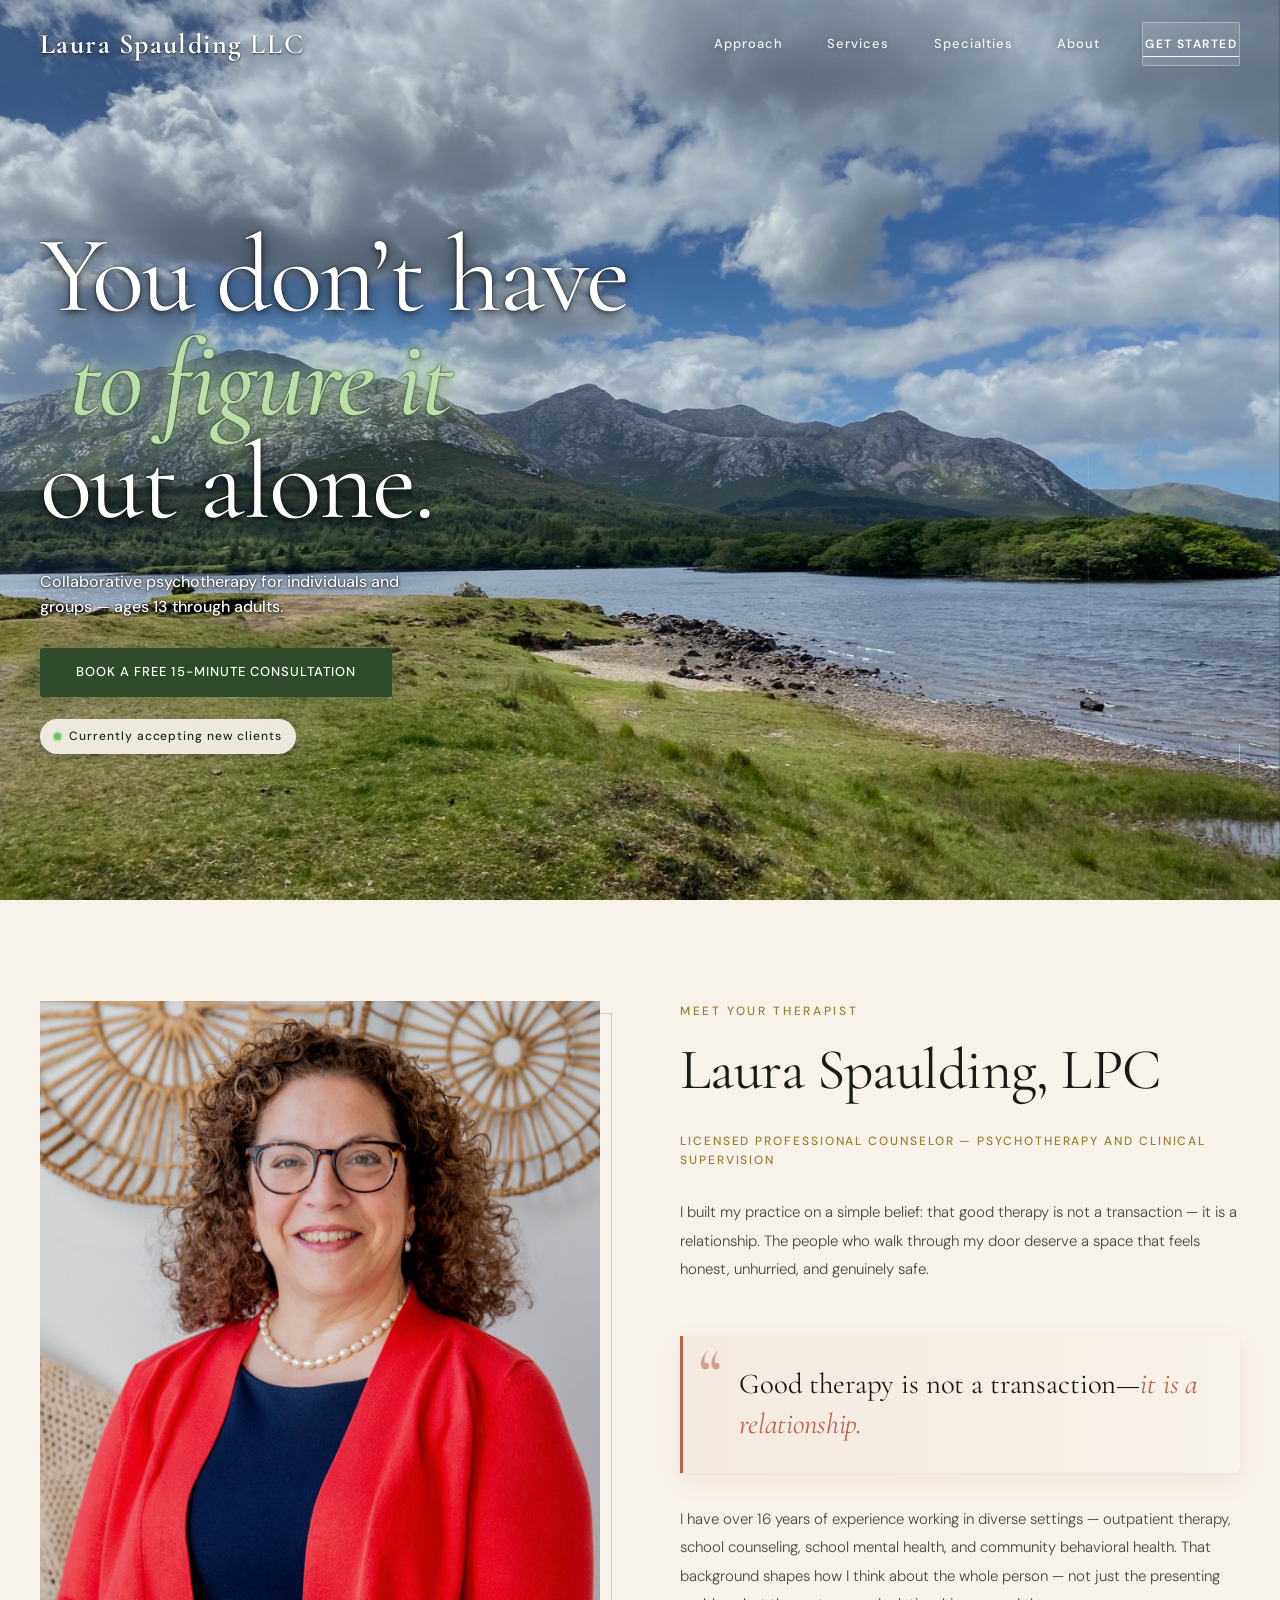
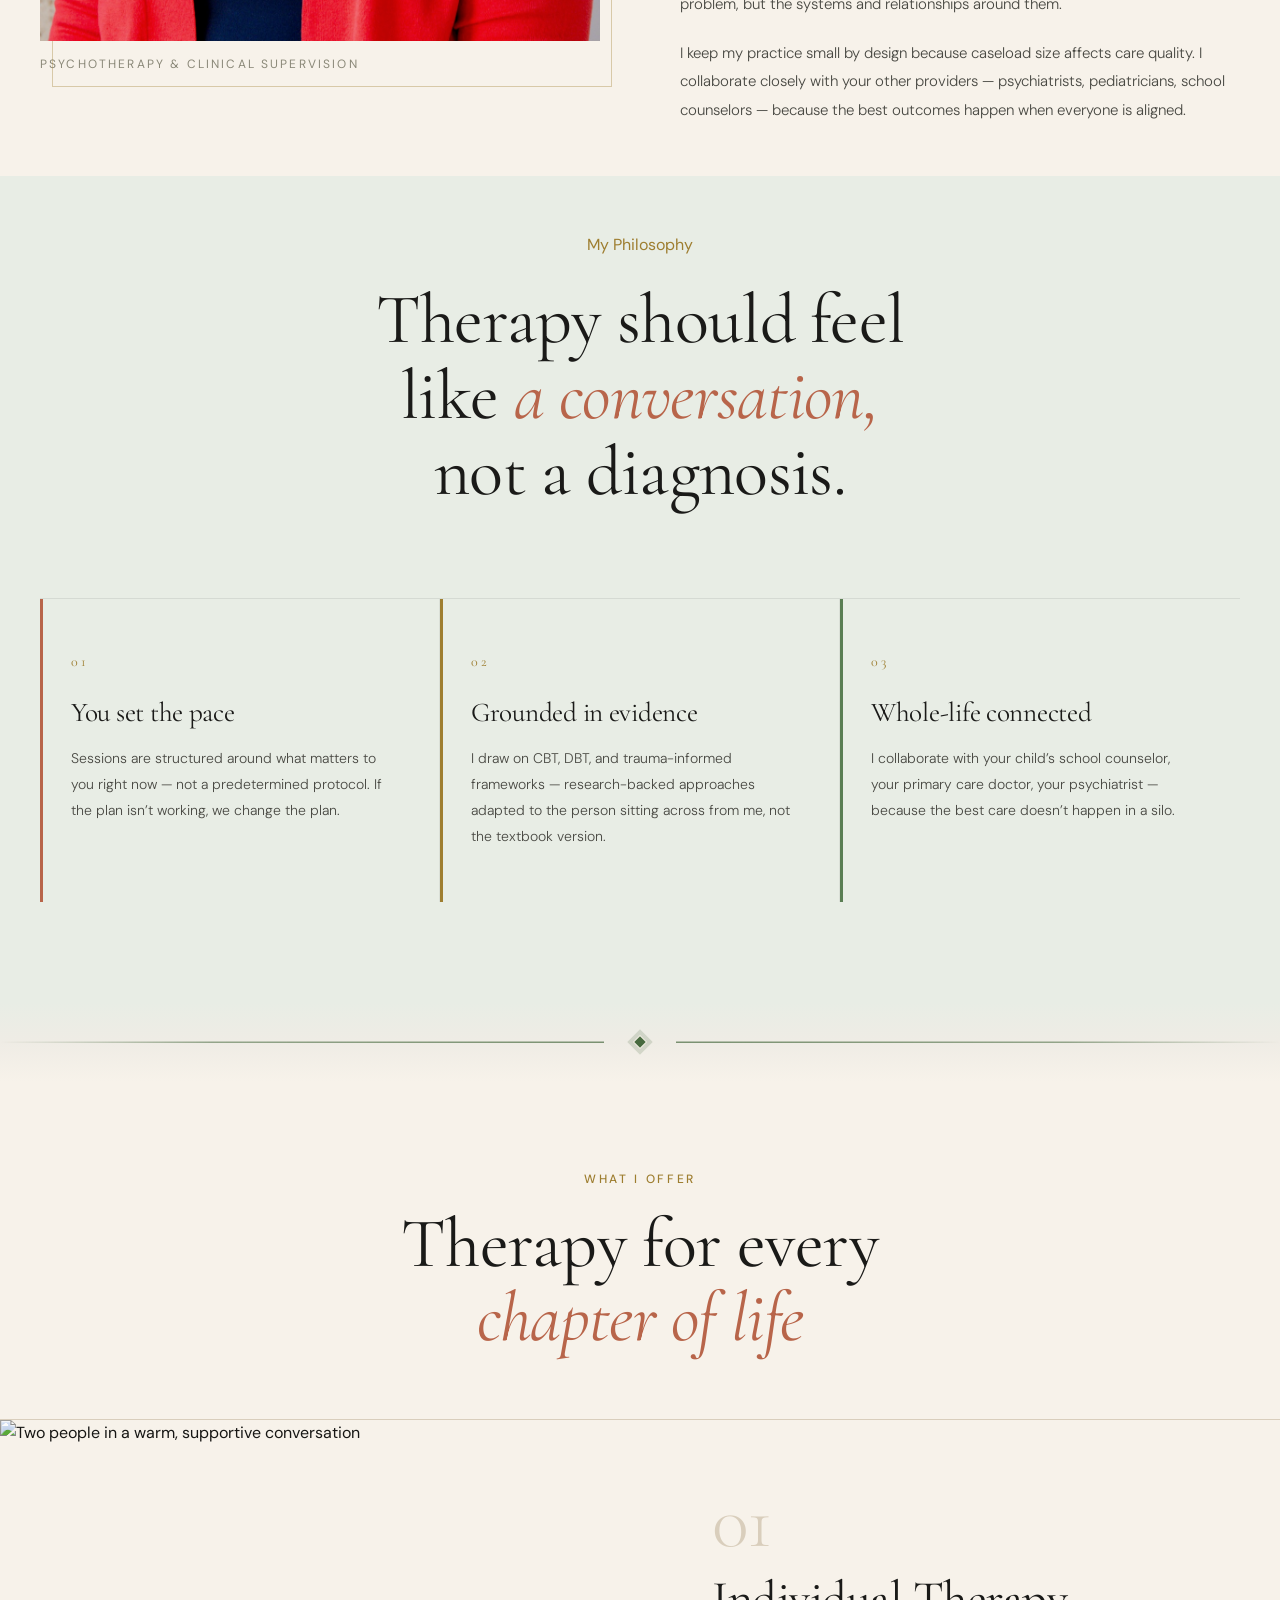
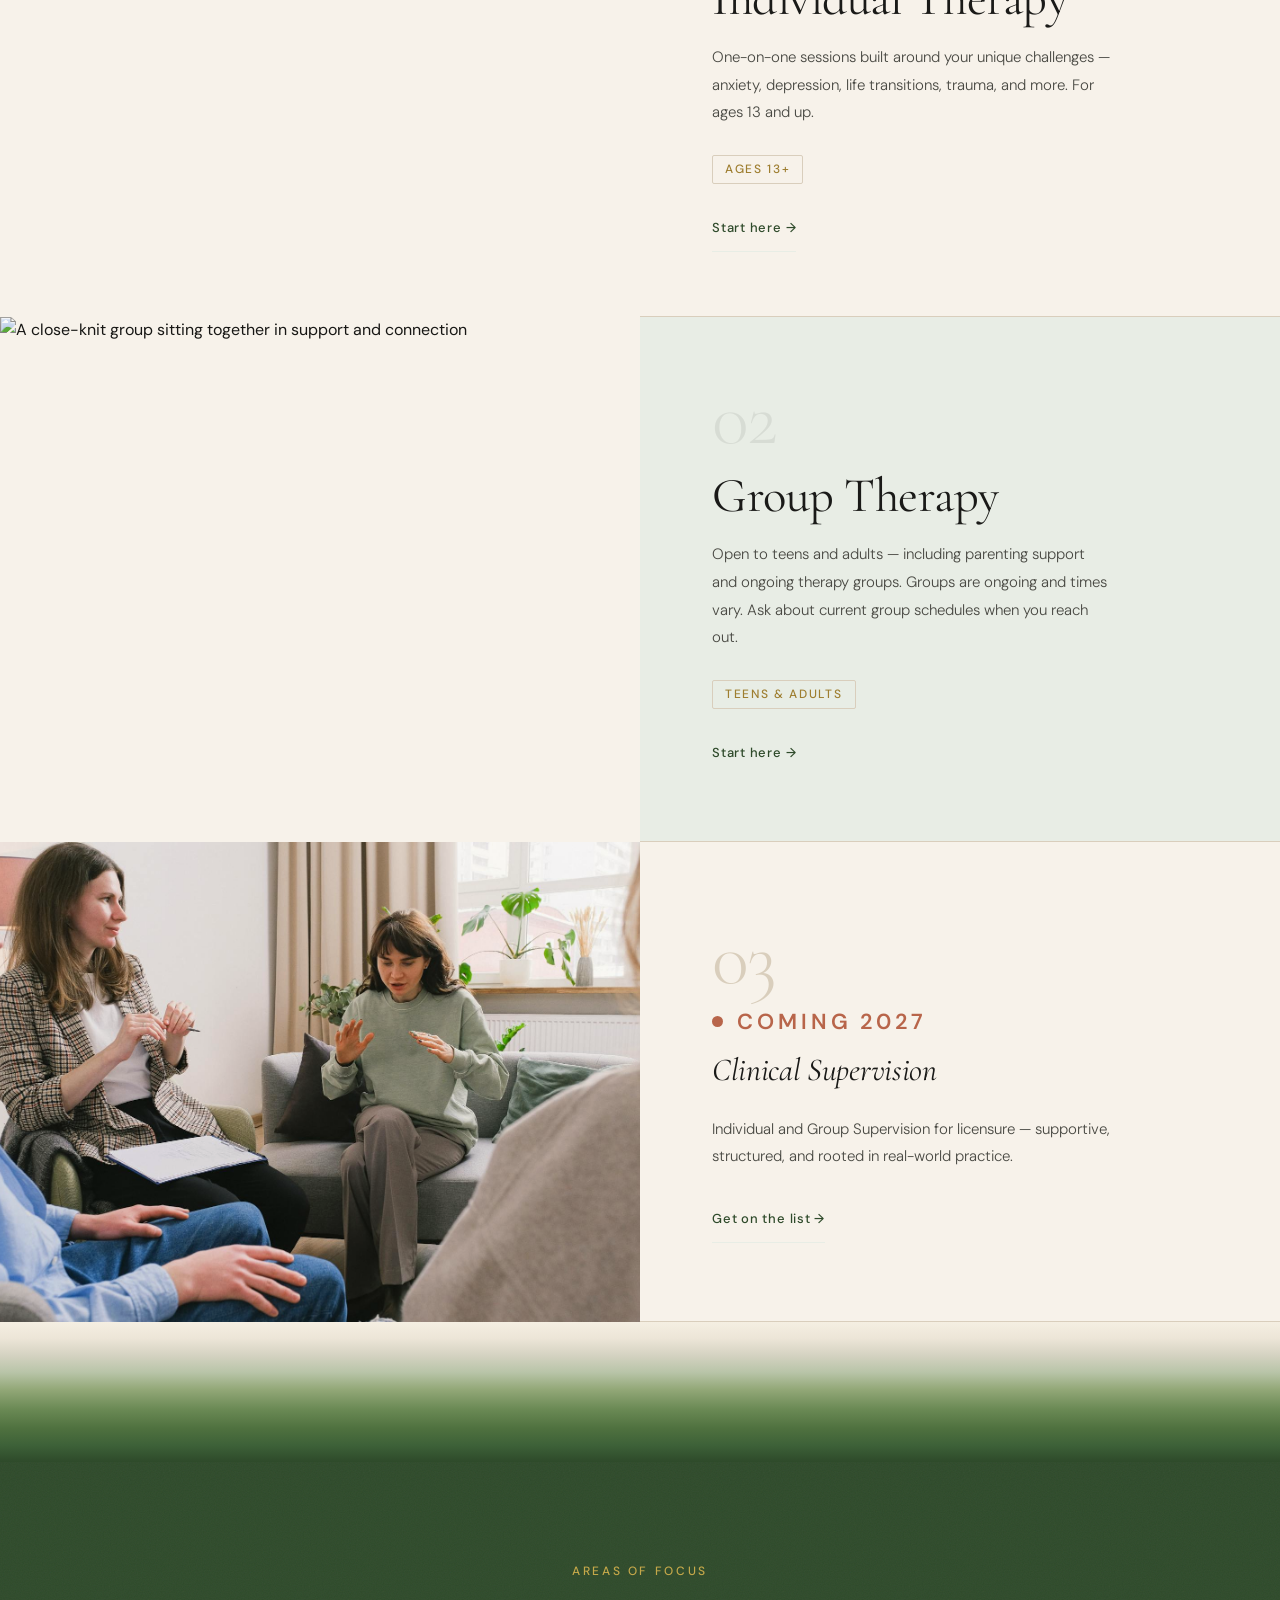
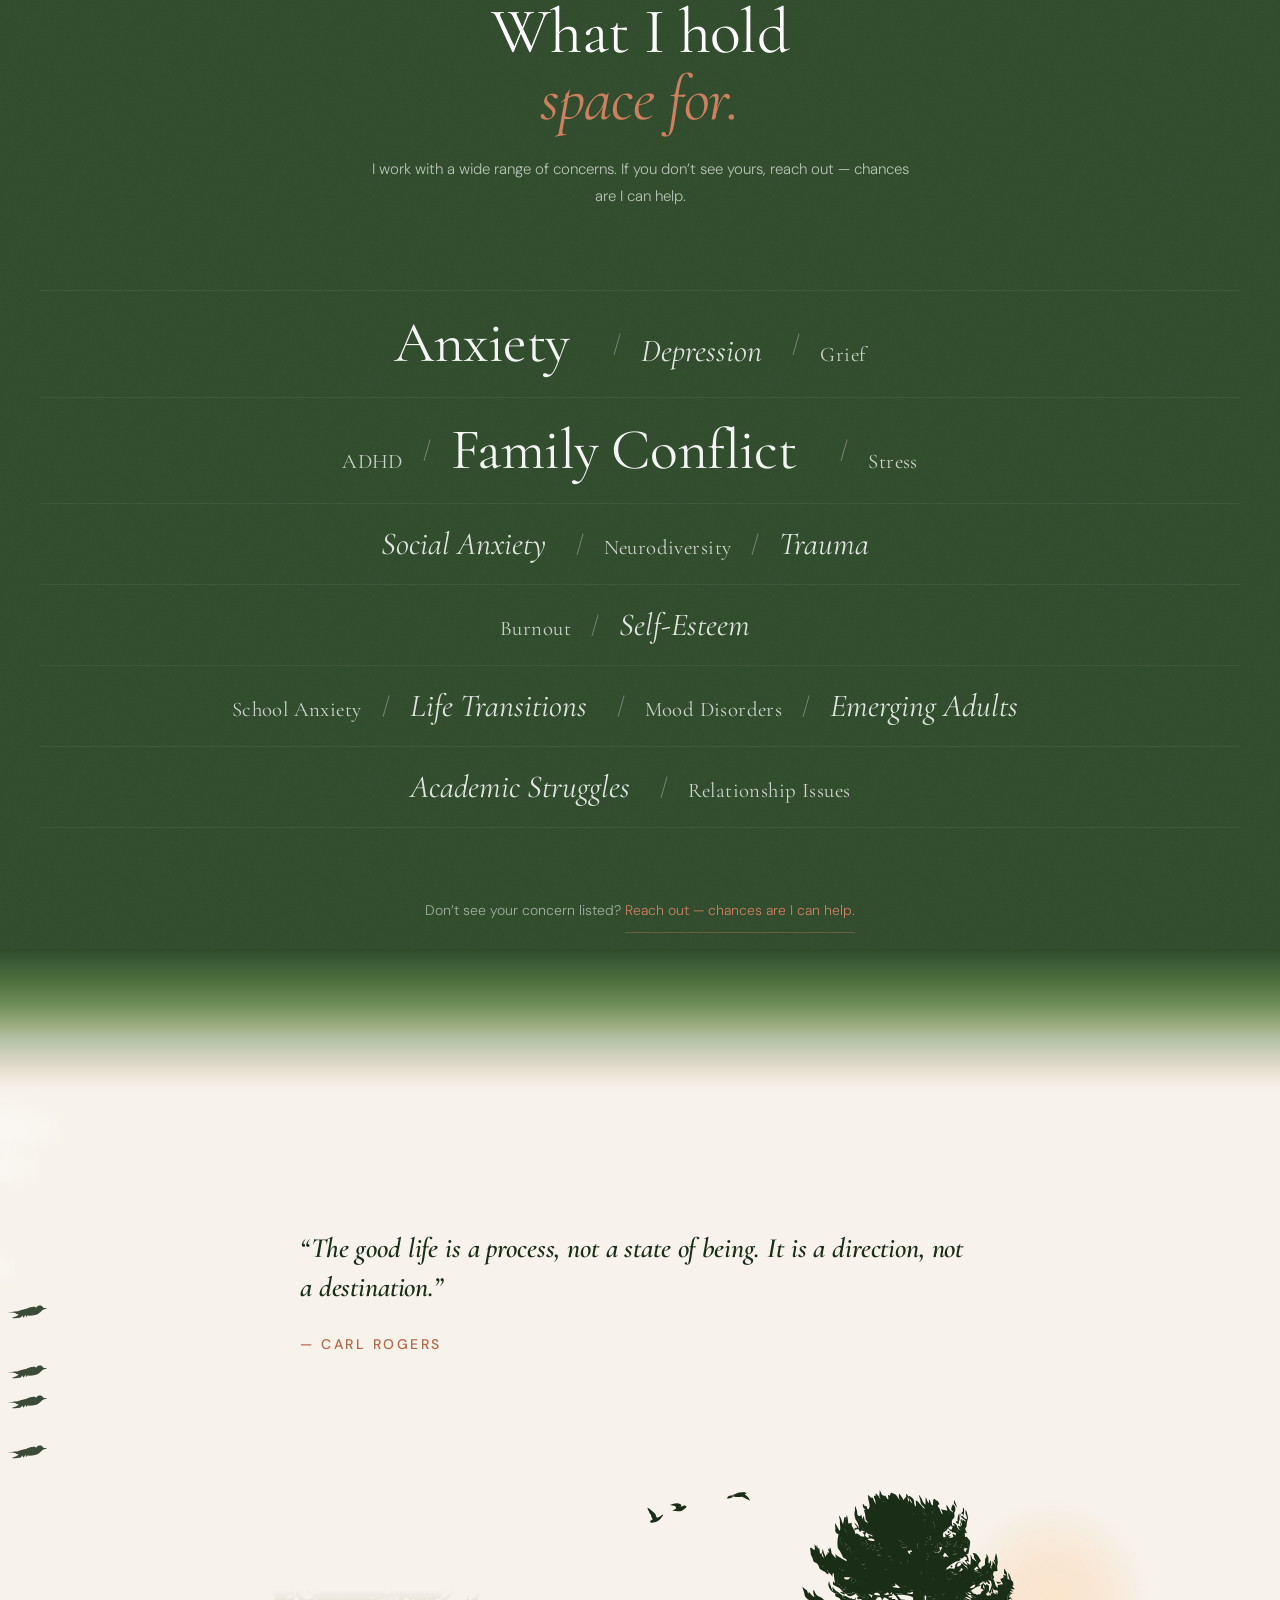
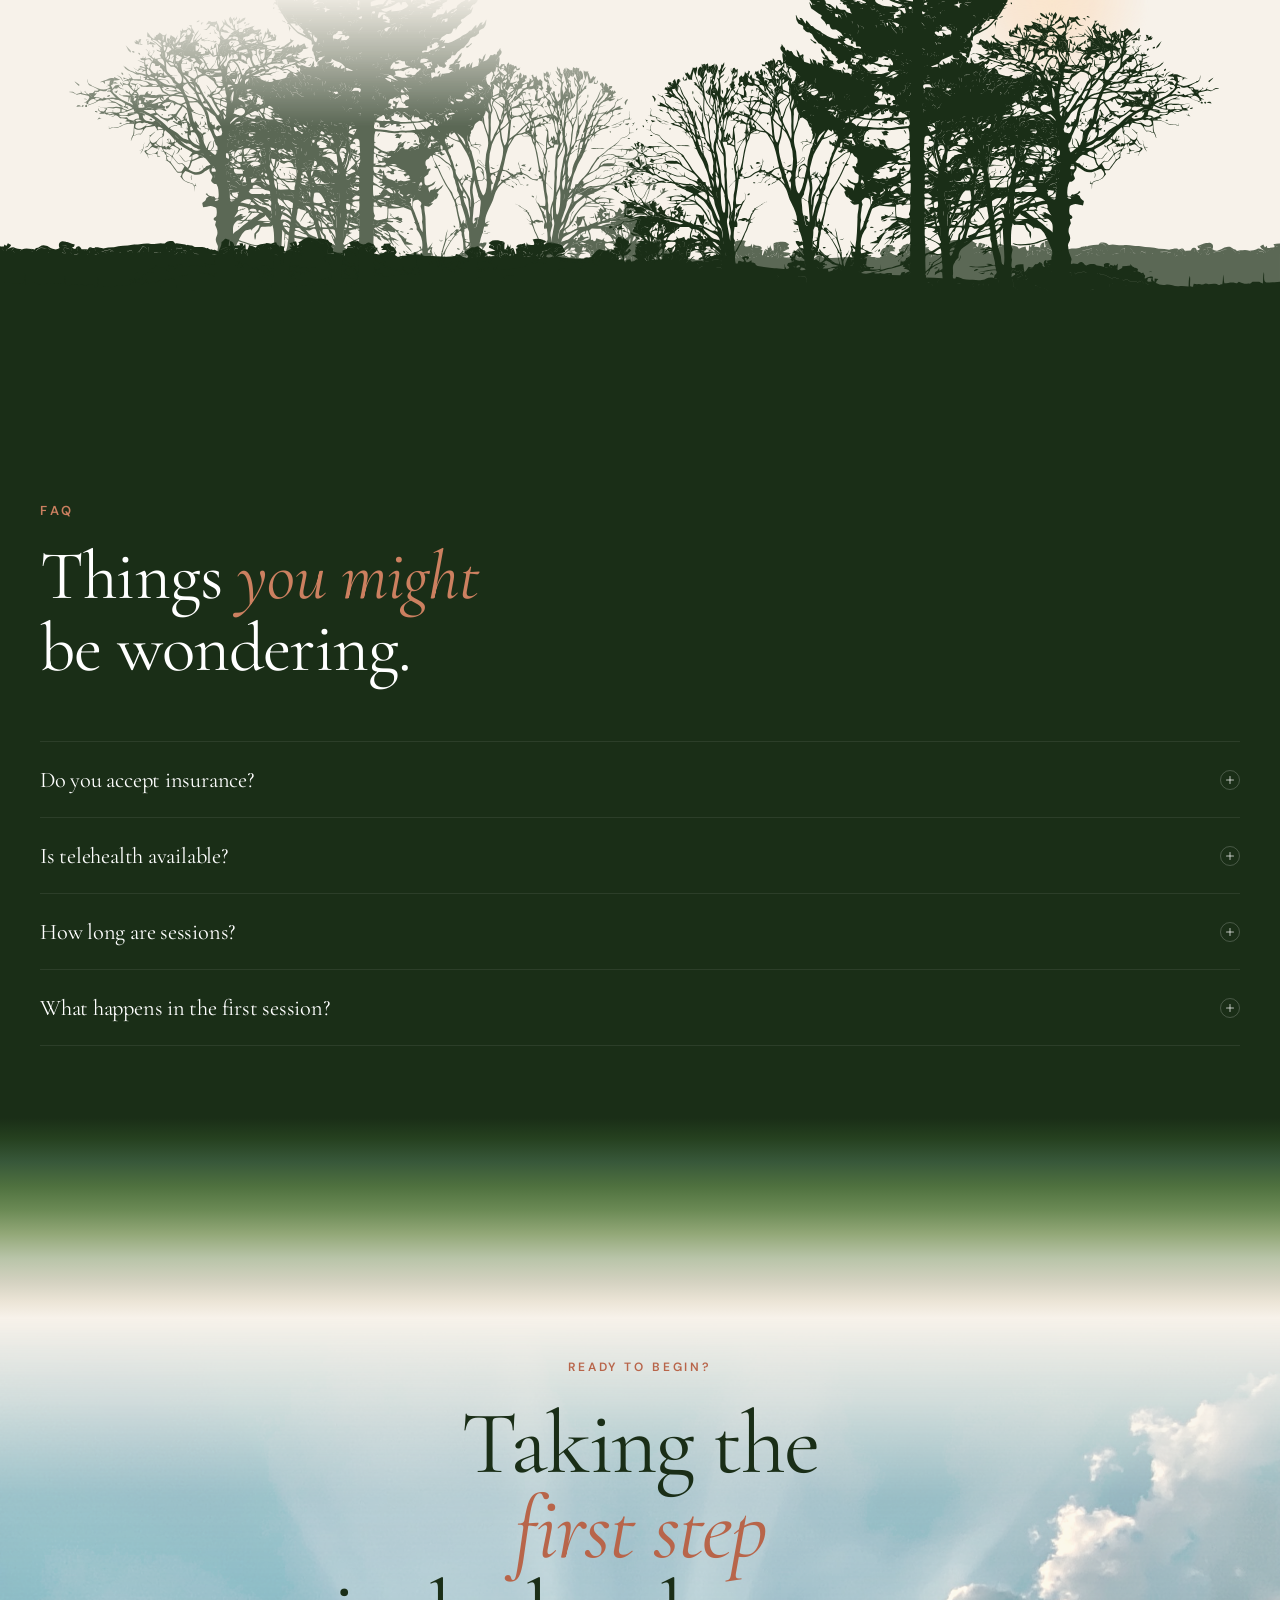
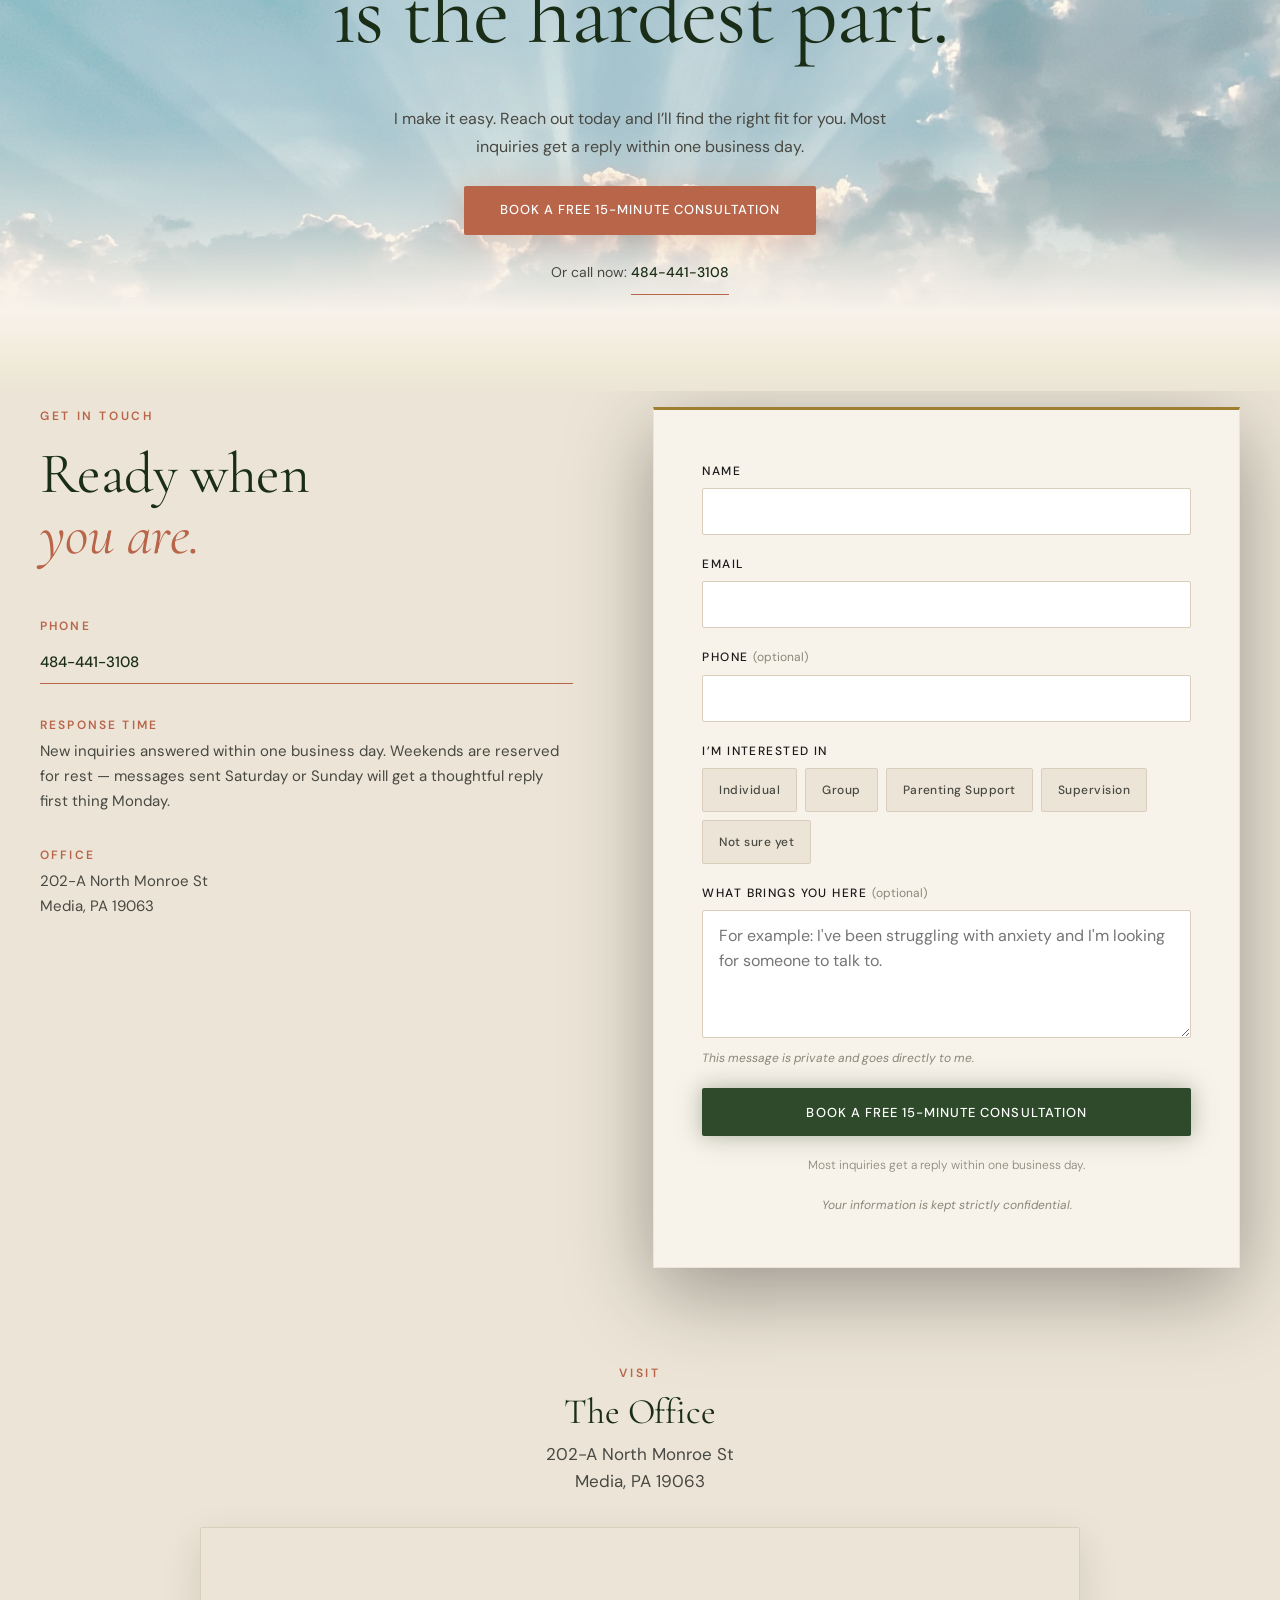
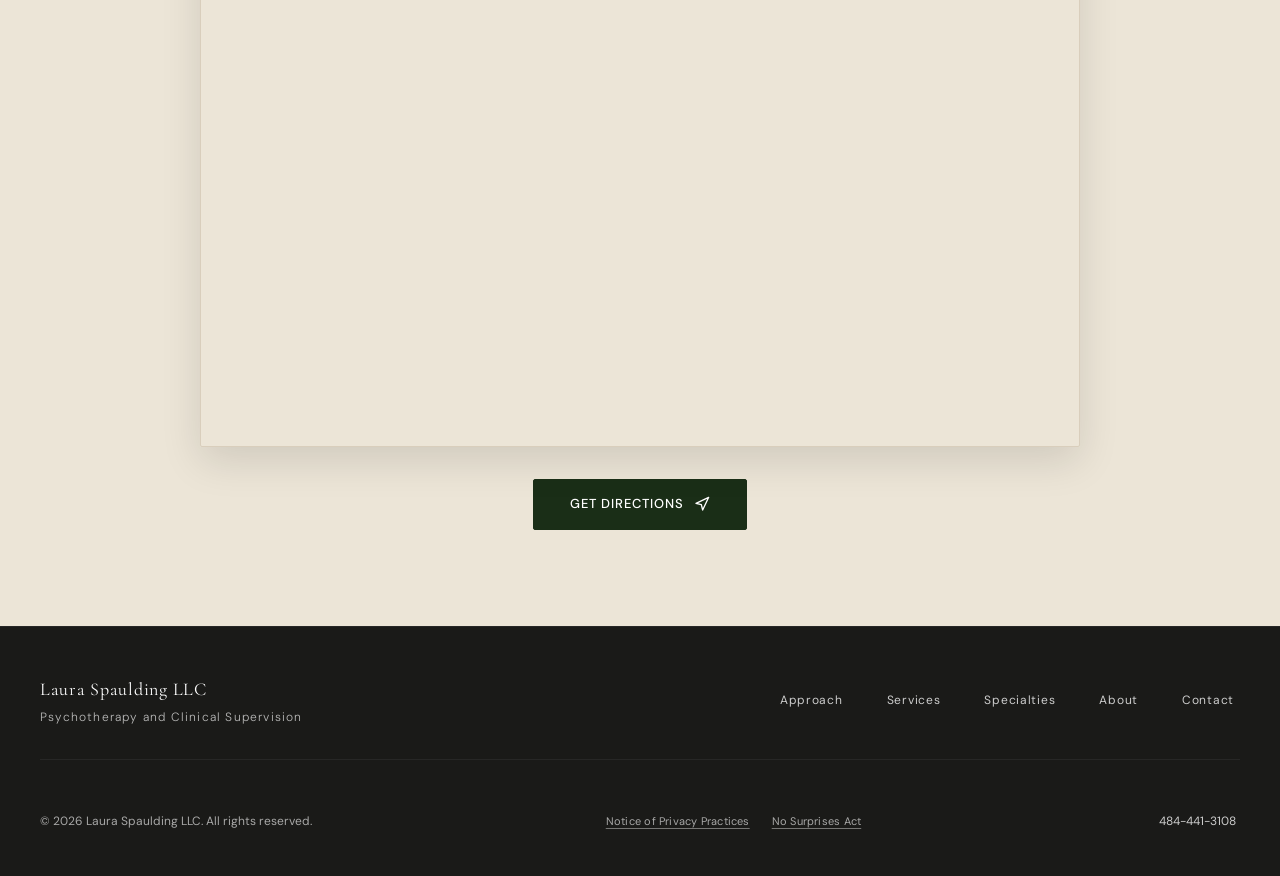
==== index.html @ d9a000b6 "Wire live Formspree endpoint mpqnbwqq into contact form" ====
<!DOCTYPE html>
<html lang="en">
<head>
  <meta charset="UTF-8" />
  <meta name="viewport" content="width=device-width, initial-scale=1.0" />
  <title>Laura Spaulding, LPC | Psychotherapy and Clinical Supervision</title>
  <meta name="description" content="Experienced psychotherapy and clinical supervision practice serving individuals and groups, ages 13–adult. Virtual and in-person. Call 484-441-3108." />
  <link rel="preconnect" href="https://fonts.googleapis.com" />
  <link rel="preconnect" href="https://fonts.gstatic.com" crossorigin />
  <link rel="preload" href="https://fonts.googleapis.com/css2?family=Bebas+Neue&family=Cormorant+Garamond:ital,wght@0,300;0,400;0,600;1,300;1,400;1,600&family=DM+Sans:wght@300;400;500&display=swap" as="style" onload="this.onload=null;this.rel='stylesheet'" />
  <noscript><link href="https://fonts.googleapis.com/css2?family=Bebas+Neue&family=Cormorant+Garamond:ital,wght@0,300;0,400;0,600;1,300;1,400;1,600&family=DM+Sans:wght@300;400;500&display=swap" rel="stylesheet" /></noscript>
  <link rel="icon" href="data:image/svg+xml,<svg xmlns='http://www.w3.org/2000/svg' viewBox='0 0 100 100'><text y='.9em' font-size='90'>🌿</text></svg>" />
  <!-- Preload LCP hero image (customer-provided mountain-lake panorama) -->
  <link rel="preload" as="image" href="assets/photos/mountain-lake.jpg" fetchpriority="high" />

  <!-- style.css loaded synchronously to eliminate the FOUC flash + text-shift the
       async pattern was causing (cycle 4 perf trade-off was visible to users on
       initial load). The inline critical CSS that previously bridged the async
       gap is no longer needed. -->
  <link rel="stylesheet" href="style.css?v=golive-formspree-live" />

  <script type="application/ld+json">
  {
    "@context": "https://schema.org",
    "@type": "MedicalBusiness",
    "name": "Laura Spaulding LLC — Psychotherapy",
    "telephone": "484-441-3108",
    "url": "https://zed0minat0r.github.io/therapist-site/"
  }
  </script>
</head>
<body>

  <!-- Skip navigation (keyboard / screen reader) -->
  <a class="skip-link" href="#main-content">Skip to main content</a>

  <!-- Reading progress -->
  <div class="reading-progress" aria-hidden="true"><div class="reading-progress__bar" id="readingBar"></div></div>

  <!-- Nav -->
  <nav class="nav" id="nav" aria-label="Main navigation">
    <div class="nav__inner">
      <a href="#home" class="nav__brand">
        <span class="nav__brand-first">Laura</span> <span class="nav__brand-last">Spaulding</span> <span class="nav__brand-llc">LLC</span>
      </a>
      <button class="nav__toggle" aria-label="Open menu" aria-expanded="false">
        <span></span><span></span>
      </button>
      <ul class="nav__links">
        <li><a href="#approach">Approach</a></li>
        <li><a href="#services">Services</a></li>
        <li><a href="#specialties">Specialties</a></li>
        <li><a href="#about">About</a></li>
        <li><a href="#contact" class="nav__cta">Get Started</a></li>
      </ul>
    </div>
  </nav>

  <main id="main-content">

  <!-- ====================================================
       HERO — parallax photo, dramatic word-by-word entrance
       ==================================================== -->
  <section class="hero" id="home">
    <div class="hero__bg" aria-hidden="true">
      <img src="assets/photos/mountain-lake.jpg"
           sizes="100vw"
           alt="Open mountain landscape over a still lake" class="hero__bg-img" id="heroBgImg" fetchpriority="high" width="1600" height="1200" />
      <div class="hero__bg-overlay"></div>
      <div class="hero__grain" aria-hidden="true"></div>
    </div>

    <div class="hero__botanical" aria-hidden="true">
      <svg viewBox="0 0 280 520" fill="none" xmlns="http://www.w3.org/2000/svg">
        <path d="M140 500 Q140 380 140 260" stroke="currentColor" stroke-width="1.5" stroke-linecap="round"/>
        <path d="M140 380 Q100 340 60 310 Q90 350 140 380" stroke="currentColor" stroke-width="1" stroke-linecap="round" fill="none"/>
        <path d="M140 320 Q180 280 220 255 Q185 290 140 320" stroke="currentColor" stroke-width="1" stroke-linecap="round" fill="none"/>
        <path d="M140 420 Q95 400 55 370 Q88 395 140 420" stroke="currentColor" stroke-width="1" stroke-linecap="round" fill="none"/>
        <path d="M140 460 Q175 445 205 430 Q176 442 140 460" stroke="currentColor" stroke-width="1" stroke-linecap="round" fill="none"/>
        <ellipse cx="140" cy="255" rx="18" ry="26" stroke="currentColor" stroke-width="1.2" fill="none"/>
        <path d="M140 260 Q155 245 168 235" stroke="currentColor" stroke-width="0.8" stroke-linecap="round"/>
        <path d="M140 260 Q125 248 114 238" stroke="currentColor" stroke-width="0.8" stroke-linecap="round"/>
        <ellipse cx="56" cy="305" rx="12" ry="18" stroke="currentColor" stroke-width="1" fill="none" transform="rotate(-25 56 305)"/>
        <ellipse cx="224" cy="250" rx="12" ry="18" stroke="currentColor" stroke-width="1" fill="none" transform="rotate(20 224 250)"/>
        <ellipse cx="52" cy="366" rx="10" ry="15" stroke="currentColor" stroke-width="1" fill="none" transform="rotate(-30 52 366)"/>
        <ellipse cx="208" cy="427" rx="10" ry="15" stroke="currentColor" stroke-width="1" fill="none" transform="rotate(15 208 427)"/>
        <circle cx="140" cy="230" r="3" fill="currentColor" opacity="0.6"/>
        <circle cx="30" cy="300" r="2" fill="currentColor" opacity="0.4"/>
        <circle cx="250" cy="240" r="2" fill="currentColor" opacity="0.4"/>
      </svg>
    </div>

    <div class="hero__content">
      <h1 class="hero__headline">
        <span class="hero__word" style="--wi:0">You</span>
        <span class="hero__word" style="--wi:1">don&rsquo;t</span>
        <span class="hero__word" style="--wi:2">have</span>
        <br aria-hidden="true" />
        <em class="hero__word hero__word--italic" style="--wi:3">to&nbsp;figure&nbsp;it</em>
        <br aria-hidden="true" />
        <span class="hero__word" style="--wi:4">out</span>
        <span class="hero__word" style="--wi:5">alone.</span>
      </h1>
      <p class="hero__sub">Collaborative psychotherapy for individuals and groups &mdash; ages 13 through adults.</p>
      <div class="hero__actions">
        <a href="#contact" class="btn btn--primary">Book a Free 15-Minute Consultation</a>
      </div>
      <p class="hero__accepting"><span class="hero__accepting-dot" aria-hidden="true"></span>Currently accepting new clients</p>
    </div>


    <div class="hero__scroll-cue" aria-hidden="true">
      <div class="hero__scroll-line"></div>
    </div>
  </section>

  <!-- Hero → About bio: no green gradient transition per Laura's ask
       (was .gb-hero-approach). The hero ends with its bottom-fade overlay
       and the bio sits on parchment directly below. -->

  <!-- ====================================================
       ABOUT BIO — moved above the fold per Laura's ask: show
       the practitioner immediately after the hero. The earlier
       quote-bridge + FAQ band stay in their original spot.
       ==================================================== -->
  <section class="about" id="about">
    <div class="about__split">
      <!-- Photo side -->
      <div class="about__photo-col">
        <div class="about__photo-wrap reveal-left">
          <img src="assets/photos/laura-portrait.jpg?v=2"
               sizes="(max-width: 768px) calc(100vw - 48px), 40vw"
               alt="Laura Spaulding, LPC — seated portrait" class="about__photo-img" width="1200" height="1800" loading="lazy" />
          <div class="about__photo-caption">Psychotherapy &amp; Clinical Supervision</div>
        </div>
      </div>
      <!-- Bio side. Title block restructured per Laura: the section now
           sits above the fold as the practitioner intro, so lead with WHO
           (name + credential), not a generic tagline. -->
      <div class="about__bio-col">
        <p class="section-eyebrow reveal">Meet your therapist</p>
        <h2 class="about__headline reveal">Laura Spaulding, LPC</h2>
        <p class="about__bio-cred reveal">Licensed Professional Counselor &mdash; Psychotherapy and Clinical Supervision</p>
        <p class="about__body reveal">I built my practice on a simple belief: that good therapy is not a transaction &mdash; it is a relationship. The people who walk through my door deserve a space that feels honest, unhurried, and genuinely safe.</p>

        <!-- Pull-quote callout — extracts the core sentence, displays it as
             an editorial blockquote with a terra glow accent. -->
        <blockquote class="about__pullquote reveal" aria-hidden="true">
          <span class="about__pullquote-mark" aria-hidden="true">&ldquo;</span>
          <p class="about__pullquote-text">Good therapy is not a transaction&mdash;<em>it is a relationship.</em></p>
        </blockquote>

        <p class="about__body reveal">I have over 16 years of experience working in diverse settings &mdash; outpatient therapy, school counseling, school mental health, and community behavioral health. That background shapes how I think about the whole person &mdash; not just the presenting problem, but the systems and relationships around them.</p>
        <p class="about__body reveal">I keep my practice small by design because caseload size affects care quality. I collaborate closely with your other providers &mdash; psychiatrists, pediatricians, school counselors &mdash; because the best outcomes happen when everyone is aligned.</p>
      </div>
    </div>
  </section>

  <!-- Bio → Approach: no transition gradient per Laura's ask. The bio
       section ends on parchment, Approach begins on forest-pale — both
       are light tones so the join reads as a clean section change. -->

  <!-- ====================================================
       APPROACH — dark forest, editorial giant numbers
       ==================================================== -->
  <section class="approach" id="approach">
    <div class="approach__inner">
      <div class="approach__header">
        <p class="approach__eyebrow reveal">My Philosophy</p>
        <h2 class="approach__headline reveal">
          Therapy should feel<br />like <em>a conversation,</em><br />not a diagnosis.
        </h2>
      </div>

      <div class="approach__pillars">
        <div class="approach__pillar reveal" data-delay="0">
          <div class="approach__pillar-content">
            <div class="approach__pillar-num">01</div>
            <h3>You set the pace</h3>
            <p>Sessions are structured around what matters to you right now &mdash; not a predetermined protocol. If the plan isn&rsquo;t working, we change the plan.</p>
          </div>
        </div>
        <div class="approach__pillar reveal" data-delay="1">
          <div class="approach__pillar-content">
            <div class="approach__pillar-num">02</div>
            <h3>Grounded in evidence</h3>
            <p>I draw on CBT, DBT, and trauma-informed frameworks &mdash; research-backed approaches adapted to the person sitting across from me, not the textbook version.</p>
          </div>
        </div>
        <div class="approach__pillar reveal" data-delay="2">
          <div class="approach__pillar-content">
            <div class="approach__pillar-num">03</div>
            <h3>Whole-life connected</h3>
            <p>I collaborate with your child&rsquo;s school counselor, your primary care doctor, your psychiatrist &mdash; because the best care doesn&rsquo;t happen in a silo.</p>
          </div>
        </div>
      </div>

    </div>
  </section>

  <!-- Gradient bleed: Approach → Services. Editorial divider — a centered
       thin sage hairline that fades at the edges, broken by a small
       diamond ornament in the middle. Clean, refined, no botanical motifs. -->
  <div class="gradient-bleed gb-approach-services reveal" aria-hidden="true">
    <span class="divider-rule divider-rule--left"  aria-hidden="true"></span>
    <span class="divider-mark"                     aria-hidden="true"></span>
    <span class="divider-rule divider-rule--right" aria-hidden="true"></span>
  </div>

  <!-- ====================================================
       SERVICES — alternating split-screen rows
       ==================================================== -->
  <section class="services" id="services">
    <div class="services__intro">
      <p class="section-eyebrow reveal">What I Offer</p>
      <h2 class="services__headline reveal">Therapy for every<br /><em>chapter of life</em></h2>
    </div>

    <!-- Service rows: alternating photo left / photo right -->
    <article class="svc-row svc-row--img-left reveal-left">
      <div class="svc-row__photo">
        <img src="https://images.unsplash.com/photo-1573497620053-ea5300f94f21?w=900&q=80&auto=format&fm=webp&fit=crop"
             srcset="https://images.unsplash.com/photo-1573497620053-ea5300f94f21?w=500&q=75&auto=format&fm=webp&fit=crop 500w,
                     https://images.unsplash.com/photo-1573497620053-ea5300f94f21?w=900&q=80&auto=format&fm=webp&fit=crop 900w"
             sizes="(max-width: 768px) calc(100vw - 48px), 50vw"
             alt="Two people in a warm, supportive conversation" loading="lazy" width="900" height="600" />
      </div>
      <div class="svc-row__body">
        <span class="svc-row__num">01</span>
        <h3 class="svc-row__title">Individual Therapy</h3>
        <p class="svc-row__desc">One-on-one sessions built around your unique challenges &mdash; anxiety, depression, life transitions, trauma, and more. For ages 13 and up.</p>
        <span class="svc-row__tag">Ages 13+</span>
        <a href="#contact" class="svc-row__cta">Start here &rarr;</a>
      </div>
    </article>

    <article class="svc-row svc-row--img-right reveal-right">
      <div class="svc-row__body">
        <span class="svc-row__num">02</span>
        <h3 class="svc-row__title">Group Therapy</h3>
        <p class="svc-row__desc">Open to teens and adults &mdash; including parenting support and ongoing therapy groups. Groups are ongoing and times vary. Ask about current group schedules when you reach out.</p>
        <span class="svc-row__tag">Teens &amp; Adults</span>
        <a href="#contact" class="svc-row__cta">Start here &rarr;</a>
      </div>
      <div class="svc-row__photo">
        <img src="https://images.unsplash.com/photo-1529156069898-49953e39b3ac?w=900&q=80&auto=format&fm=webp&fit=crop"
             srcset="https://images.unsplash.com/photo-1529156069898-49953e39b3ac?w=500&q=75&auto=format&fm=webp&fit=crop 500w,
                     https://images.unsplash.com/photo-1529156069898-49953e39b3ac?w=900&q=80&auto=format&fm=webp&fit=crop 900w"
             sizes="(max-width: 768px) calc(100vw - 48px), 50vw"
             alt="A close-knit group sitting together in support and connection" loading="lazy" width="900" height="600" />
      </div>
    </article>

    <article class="svc-row svc-row--img-left reveal-left">
      <div class="svc-row__photo">
        <img src="assets/photos/supervision-room.jpg?v=group"
             sizes="(max-width: 768px) calc(100vw - 48px), 50vw"
             alt="A small group seated together in a warm therapy office — peer consultation with soft natural light, plants by the window, and a comfortable couch" loading="lazy" width="1600" height="1067" />
      </div>
      <div class="svc-row__body">
        <span class="svc-row__num">03</span>
        <h3 class="svc-row__title svc-row__title--coming">Coming 2027</h3>
        <h4 class="svc-row__subtitle">Clinical Supervision</h4>
        <p class="svc-row__desc">Individual and Group Supervision for licensure &mdash; supportive, structured, and rooted in real-world practice.</p>
        <a href="#contact" class="svc-row__cta">Get on the list &rarr;</a>
      </div>
    </article>

  </section>

  <!-- Gradient bleed: Services → Specialties -->
  <div class="gradient-bleed gb-services-specialties" aria-hidden="true"></div>

  <!-- ====================================================
       SPECIALTIES — deep ink background, lit words
       ==================================================== -->
  <section class="specialties" id="specialties">
    <div class="specialties__inner">
      <div class="specialties__header">
        <div>
          <p class="section-eyebrow reveal">Areas of Focus</p>
          <h2 class="specialties__headline reveal">
            What I hold<br /><em>space for.</em>
          </h2>
        </div>
        <p class="specialties__subhead reveal">I work with a wide range of concerns. If you don&rsquo;t see yours, reach out &mdash; chances are I can help.</p>
      </div>

      <!-- Screen-reader list: constellation is aria-hidden; this list conveys the same content -->
      <ul class="visually-hidden" aria-label="Areas of focus">
        <li>Anxiety</li>
        <li>Depression</li>
        <li>Grief</li>
        <li>ADHD</li>
        <li>Family Conflict</li>
        <li>Stress</li>
        <li>Social Anxiety</li>
        <li>Neurodiversity</li>
        <li>Trauma</li>
        <li>Burnout</li>
        <li>Self-Esteem</li>
        <li>School Anxiety</li>
        <li>Life Transitions</li>
        <li>Mood Disorders</li>
        <li>Emerging Adults</li>
        <li>Academic Struggles</li>
        <li>Relationship Issues</li>
      </ul>

      <div class="specialties__field" aria-hidden="true">
        <div class="spec-row">
          <span class="spec spec--lg">Anxiety</span>
          <span class="spec-sep">/</span>
          <span class="spec spec--md">Depression</span>
          <span class="spec-sep">/</span>
          <span class="spec spec--sm">Grief</span>
        </div>
        <div class="spec-row">
          <span class="spec spec--sm">ADHD</span>
          <span class="spec-sep">/</span>
          <span class="spec spec--lg">Family Conflict</span>
          <span class="spec-sep">/</span>
          <span class="spec spec--sm">Stress</span>
        </div>
        <div class="spec-row">
          <span class="spec spec--md">Social Anxiety</span>
          <span class="spec-sep">/</span>
          <span class="spec spec--sm">Neurodiversity</span>
          <span class="spec-sep">/</span>
          <span class="spec spec--md">Trauma</span>
        </div>
        <div class="spec-row">
          <span class="spec spec--sm">Burnout</span>
          <span class="spec-sep">/</span>
          <span class="spec spec--md">Self-Esteem</span>
        </div>
        <div class="spec-row">
          <span class="spec spec--sm">School Anxiety</span>
          <span class="spec-sep">/</span>
          <span class="spec spec--md">Life Transitions</span>
          <span class="spec-sep">/</span>
          <span class="spec spec--sm">Mood Disorders</span>
          <span class="spec-sep">/</span>
          <span class="spec spec--md">Emerging Adults</span>
        </div>
        <div class="spec-row">
          <span class="spec spec--md">Academic Struggles</span>
          <span class="spec-sep">/</span>
          <span class="spec spec--sm">Relationship Issues</span>
        </div>
      </div>
      <p class="specialties__exit-note reveal">Don&rsquo;t see your concern listed? <a href="#contact" class="specialties__exit-link">Reach out &mdash; chances are I can help.</a></p>
    </div>
  </section>

  <!-- Gradient bleed: Specialties → reflection (forest → parchment) -->
  <div class="gradient-bleed gb-specialties-about" aria-hidden="true"></div>

  <!-- ====================================================
       REFLECTION — Carl Rogers quote bridge + FAQ band.
       (The photo + biography block was moved above the fold
       per Laura's ask; this wrapper now hosts only the quote
       bridge and the FAQ.)
       ==================================================== -->
  <section class="reflection">
    <!-- Rogers quote — animated silhouette section, sits between About bio and Common Questions -->
    <div class="quote-bridge">
      <!-- Living silhouette environment — sun, drifting clouds, landscape silhouette, flapping bird flock. -->
      <div class="quote-bridge__scene" aria-hidden="true">
        <div class="qb-sun"></div>
        <div class="qb-clouds" aria-hidden="true">
          <span class="qb-cloud" style="--y:18%;--delay:0s;--dur:90s;--scale:1;"></span>
          <span class="qb-cloud" style="--y:28%;--delay:-32s;--dur:110s;--scale:0.78;"></span>
          <span class="qb-cloud" style="--y:14%;--delay:-65s;--dur:100s;--scale:1.18;"></span>
        </div>
        <div class="qb-landscape" aria-hidden="true"></div>
        <div class="qb-landscape qb-landscape--mirror" aria-hidden="true"></div>
        <div class="quote-bridge__flock">
          <span class="qb-bird qb-bird--one"   style="--y:38%;--delay:0s;"></span>
          <span class="qb-bird qb-bird--two"   style="--y:32%;--delay:-3s;"></span>
          <span class="qb-bird qb-bird--three" style="--y:46%;--delay:-8s;"></span>
          <span class="qb-bird qb-bird--four"  style="--y:41%;--delay:-12s;"></span>
        </div>
      </div>
      <div class="approach__quote-wrap reveal" id="quoteBridgeWrap">
        <blockquote class="approach__quote">
          <span class="quote-word" style="--wi:0">&ldquo;The</span>
          <span class="quote-word" style="--wi:1">good</span>
          <span class="quote-word" style="--wi:2">life</span>
          <span class="quote-word" style="--wi:3">is</span>
          <span class="quote-word" style="--wi:4">a</span>
          <span class="quote-word" style="--wi:5">process,</span>
          <span class="quote-word" style="--wi:6">not</span>
          <span class="quote-word" style="--wi:7">a</span>
          <span class="quote-word" style="--wi:8">state</span>
          <span class="quote-word" style="--wi:9">of</span>
          <span class="quote-word" style="--wi:10">being.</span>
          <span class="quote-word" style="--wi:11">It</span>
          <span class="quote-word" style="--wi:12">is</span>
          <span class="quote-word" style="--wi:13">a</span>
          <span class="quote-word" style="--wi:14">direction,</span>
          <span class="quote-word" style="--wi:15">not</span>
          <span class="quote-word" style="--wi:16">a</span>
          <span class="quote-word" style="--wi:17">destination.&rdquo;</span>
          <cite>&mdash; Carl Rogers</cite>
        </blockquote>
      </div>
    </div>

    <!-- FAQ accordion — distinct band below the silhouette. The silhouette ends in
         forest-deep at its bottom and the FAQ band background is forest-deep, so they
         join directly without needing a gradient bleed between them. -->
    <div class="about__faq-band">
      <div class="about__faq-inner">
        <p class="about__faq-eyebrow reveal">FAQ</p>
        <h2 class="about__faq-headline reveal">Things <em>you might</em><br />be&nbsp;wondering.</h2>
        <dl class="about__faq">
          <div class="about__faq-item" data-faq>
            <dt>
              <button class="about__faq-q" aria-expanded="false" aria-controls="faq-a-1">
                <span>Do you accept insurance?</span>
                <span class="about__faq-icon" aria-hidden="true"></span>
              </button>
            </dt>
            <dd class="about__faq-a" id="faq-a-1">
              <p class="about__faq-text">All scheduled clients will receive a Good Faith Estimate for services. My practice is not contracted with insurance at this time. I use Simple Practice EHR, which provides annotated and coded superbills you can submit to your insurance for out-of-network reimbursement, if your plan provides for this and at your discretion.</p>
              <div class="about__faq-fees">
                <p class="about__faq-fees-title">Fees</p>
                <ul class="about__faq-fees-list">
                  <li><strong>Individual session</strong> &mdash; $150</li>
                  <li><strong>Groups</strong> &mdash; fees vary</li>
                  <li><strong>Pre-licensed Clinical Supervision for LPC</strong> &mdash; individual and group; call for availability and fees</li>
                </ul>
                <p class="about__faq-fees-note">Virtual and in-person available; limited sliding-fee slots available.</p>
              </div>
            </dd>
          </div>
          <div class="about__faq-item" data-faq>
            <dt>
              <button class="about__faq-q" aria-expanded="false" aria-controls="faq-a-2">
                <span>Is telehealth available?</span>
                <span class="about__faq-icon" aria-hidden="true"></span>
              </button>
            </dt>
            <dd class="about__faq-a" id="faq-a-2">Yes. I offer secure video sessions for clients across Pennsylvania. Many clients alternate between in-person and telehealth depending on their week.</dd>
          </div>
          <div class="about__faq-item" data-faq>
            <dt>
              <button class="about__faq-q" aria-expanded="false" aria-controls="faq-a-3">
                <span>How long are sessions?</span>
                <span class="about__faq-icon" aria-hidden="true"></span>
              </button>
            </dt>
            <dd class="about__faq-a" id="faq-a-3">Standard sessions are 50 minutes, available virtual or in person. Groups are ongoing and times vary &mdash; please ask about current group schedules.</dd>
          </div>
          <div class="about__faq-item" data-faq>
            <dt>
              <button class="about__faq-q" aria-expanded="false" aria-controls="faq-a-4">
                <span>What happens in the first session?</span>
                <span class="about__faq-icon" aria-hidden="true"></span>
              </button>
            </dt>
            <dd class="about__faq-a" id="faq-a-4">The first session is really just a conversation. We&rsquo;ll talk about what brought you here, what you&rsquo;re hoping for, and whether we feel like a good fit. There&rsquo;s no pressure, no diagnostic checklist &mdash; just two people getting to know each other. Most clients tell me they felt relieved it was easier than they expected.</dd>
          </div>
        </dl>
      </div>
    </div>
  </section>

  <!-- Gradient bleed: FAQ band (forest-deep) → CTA (bright parchment) — repurposed
       gb-quote-cta gradient handles this transition now that the quote bridge moved up. -->
  <div class="gradient-bleed gb-quote-cta" aria-hidden="true"></div>

  <!-- ====================================================
       CTA — full-bleed dark, editorial large type
       ==================================================== -->
  <section class="cta-section">
    <div class="cta-section__inner">
      <div class="cta-section__text reveal">
        <p class="cta-section__pre">Ready to begin?</p>
        <h2 class="cta-section__headline">Taking the<br /><em>first step</em><br />is the hardest part.</h2>
      </div>
      <div class="cta-section__action reveal" data-delay="1">
        <p class="cta-section__body">I make it easy. Reach out today and I&rsquo;ll find the right fit for you. Most inquiries get a reply within one business day.</p>
        <a href="#contact" class="btn btn--primary">Book a Free 15-Minute Consultation</a>
        <p class="cta-section__phone-alt">Or call now: <a href="tel:4844413108" class="cta-section__phone-link">484-441-3108</a></p>
      </div>
    </div>
  </section>

  <!-- Gradient bleed: CTA → Contact -->
  <div class="gradient-bleed gb-cta-contact" aria-hidden="true"></div>

  <!-- ====================================================
       CONTACT — dark background, floating cream card
       ==================================================== -->
  <section class="contact" id="contact">
    <div class="contact__inner">
      <div class="contact__info">
        <p class="section-eyebrow contact__eyebrow reveal">Get in Touch</p>
        <h2 class="contact__headline reveal">Ready when<br /><em>you are.</em></h2>

        <div class="contact__details reveal">
          <div class="contact__detail-item">
            <p class="contact__detail-label">Phone</p>
            <a href="tel:4844413108" class="contact__link">484-441-3108</a>
          </div>
          <div class="contact__detail-item">
            <p class="contact__detail-label">Response time</p>
            <p class="contact__detail-val">New inquiries answered within one business day. Weekends are reserved for rest &mdash; messages sent Saturday or Sunday will get a thoughtful reply first thing Monday.</p>
          </div>
          <div class="contact__detail-item">
            <p class="contact__detail-label">Office</p>
            <address class="contact__detail-val contact__address">
              202-A North Monroe St<br />
              Media, PA 19063
            </address>
          </div>
          <div class="contact__detail-item">
            <!-- TODO: enable Psychology Today link once customer provides URL -->
          </div>
        </div>
      </div>

      <div class="contact__form-card reveal">
        <form class="contact__form" action="https://formspree.io/f/mpqnbwqq" method="POST">
          <input type="hidden" name="_next" value="?submitted=1" />
          <input type="hidden" name="_subject" value="New consultation inquiry — Laura Spaulding LLC" />
          <!-- honeypot for spam bots; real users never see or fill it -->
          <input type="text" name="_gotcha" tabindex="-1" autocomplete="off" aria-hidden="true" style="position:absolute;left:-10000px;width:1px;height:1px;opacity:0;" />
          <div class="form-group">
            <label for="name">Name</label>
            <input type="text" id="name" name="name" required autocomplete="name" />
          </div>
          <div class="form-group">
            <label for="email">Email</label>
            <input type="email" id="email" name="email" required autocomplete="email" />
          </div>
          <div class="form-group">
            <label for="phone">Phone <span class="form-optional">(optional)</span></label>
            <input type="tel" id="phone" name="phone" autocomplete="tel" />
          </div>
          <div class="form-group">
            <p class="form-group__visual-label" aria-hidden="true">I&rsquo;m interested in</p>
            <input type="hidden" id="service" name="service" value="" />
            <div class="service-cards" role="group" aria-label="Select a service">
              <button type="button" class="service-card" data-value="individual">Individual</button>
              <button type="button" class="service-card" data-value="group">Group</button>
              <button type="button" class="service-card" data-value="parenting">Parenting Support</button>
              <button type="button" class="service-card" data-value="supervision">Supervision</button>
              <button type="button" class="service-card" data-value="not-sure">Not sure yet</button>
            </div>
          </div>
          <div class="form-group">
            <label for="message">What brings you here <span class="form-optional">(optional)</span></label>
            <textarea id="message" name="message" rows="4" placeholder="For example: I&#39;ve been struggling with anxiety and I&#39;m looking for someone to talk to."></textarea>
            <p class="form-private-note">This message is private and goes directly to me.</p>
          </div>
          <button type="submit" class="btn btn--primary btn--full">Book a Free 15-Minute Consultation</button>
          <p class="contact__form-note">Most inquiries get a reply within one business day.</p>
          <p class="contact__privacy-note">Your information is kept strictly confidential.</p>
        </form>
        <div class="contact__success" id="formSuccess">
          <svg width="44" height="44" viewBox="0 0 24 24" fill="none" stroke="currentColor" stroke-width="1.5" stroke-linecap="round" stroke-linejoin="round"><path d="M22 11.08V12a10 10 0 1 1-5.93-9.14"/><polyline points="22 4 12 14.01 9 11.01"/></svg>
          <h3>Message sent</h3>
          <p>Thank you for reaching out. You&rsquo;ll hear back within one business day.</p>
        </div>
      </div>
    </div>

    <!-- Office location: heading + address, then a prominent embedded
         map, then the Get Directions button. The directions button uses
         Google's universal Maps URL, which iOS and Android both route
         to the user's native maps app. -->
    <div class="contact__location reveal">
      <div class="contact__location-text">
        <p class="section-eyebrow contact__location-eyebrow">Visit</p>
        <h3 class="contact__location-heading">The Office</h3>
        <address class="contact__location-address">
          202-A North Monroe St<br />
          Media, PA 19063
        </address>
      </div>
      <div class="contact__map">
        <iframe
          src="https://maps.google.com/maps?q=202-A+North+Monroe+St%2C+Media%2C+PA+19063&amp;t=&amp;z=16&amp;ie=UTF8&amp;iwloc=&amp;output=embed"
          title="Map showing Laura Spaulding LLC office at 202-A North Monroe St, Media, PA 19063"
          loading="lazy"
          referrerpolicy="no-referrer-when-downgrade"
          allowfullscreen></iframe>
      </div>
      <a class="btn contact__directions"
         href="https://www.google.com/maps/dir/?api=1&amp;destination=202-A+North+Monroe+St%2C+Media%2C+PA+19063"
         target="_blank" rel="noopener noreferrer">
        Get directions
        <svg class="contact__directions-icon" width="16" height="16" viewBox="0 0 24 24" fill="none" stroke="currentColor" stroke-width="2" stroke-linecap="round" stroke-linejoin="round" aria-hidden="true">
          <polygon points="3 11 22 2 13 21 11 13 3 11"></polygon>
        </svg>
      </a>
    </div>
  </section>

  </main><!-- /#main-content -->

  <!-- Footer -->
  <footer class="site-footer">
    <div class="site-footer__inner">
      <div class="site-footer__top">
        <div class="site-footer__brand">
          <p class="site-footer__name">Laura Spaulding LLC</p>
          <p class="site-footer__tagline">Psychotherapy and Clinical Supervision</p>
        </div>
        <nav class="site-footer__nav" aria-label="Footer navigation">
          <a href="#approach">Approach</a>
          <a href="#services">Services</a>
          <a href="#specialties">Specialties</a>
          <a href="#about">About</a>
          <a href="#contact">Contact</a>
        </nav>
      </div>
      <div class="site-footer__bottom">
        <p>&copy; 2026 Laura Spaulding LLC. All rights reserved.</p>
        <div class="site-footer__legal">
          <a href="notice-of-privacy-practices.html">Notice of Privacy Practices</a>
          <a href="no-surprises-act.html">No Surprises Act</a>
        </div>
        <a href="tel:4844413108">484-441-3108</a>
      </div>
    </div>
  </footer>

  <script src="main.js?v=nav-fix" defer></script>
</body>
</html>
---- style.css ----
/* ========================================================
   Laura Spaulding Psychotherapy
   Palette: deep forest, warm parchment, terracotta, dusty gold
   Type: Cormorant Garamond (display) + DM Sans (body)
   Design: high-end editorial, each section visually distinct
   ======================================================== */

:root {
  --forest:       #2e4a2a;
  --forest-mid:   #3d6138;
  --forest-light: #5a7e53;
  --forest-pale:  #e8ede5;
  --forest-deep:  #1a2e17;
  --parchment:    #f7f2ea;
  --parchment-dk: #ece5d7;
  --parchment-xdk:#d9cebc;
  --terra:        #b8654a;
  --terra-lt:     #cc8060;
  --terra-pale:   #f2e6df;
  --gold:         #9e7e30;
  --gold-lt:      #c5a84a;
  --ink:          #1a1a18;
  --ink-mid:      #484842;
  --ink-muted:    #8a8878;
  --white:        #ffffff;
  --glow-forest:  0 0 18px rgba(46,74,42,0.28), 0 0 36px rgba(46,74,42,0.12);
  --glow-terra:   0 0 18px rgba(184,101,74,0.32), 0 0 36px rgba(184,101,74,0.14);
}

*, *::before, *::after { margin:0; padding:0; box-sizing:border-box; }

html { scroll-behavior: smooth; -webkit-text-size-adjust: 100%; }

body {
  font-family: 'DM Sans', system-ui, sans-serif;
  color: var(--ink);
  background: var(--parchment);
  line-height: 1.6;
  overflow-x: hidden;
}

/* ---- Skip-to-main link (keyboard / screen reader) ---- */
/* ---- Visually hidden (screen-reader-only) utility ---- */
.visually-hidden {
  position: absolute;
  width: 1px;
  height: 1px;
  padding: 0;
  margin: -1px;
  overflow: hidden;
  clip: rect(0, 0, 0, 0);
  white-space: nowrap;
  border: 0;
}

.skip-link {
  position: absolute;
  top: -100%;
  left: 8px;
  z-index: 9999;
  background: var(--forest-deep);
  color: var(--white);
  font-family: 'DM Sans', sans-serif;
  font-size: 14px;
  font-weight: 500;
  padding: 12px 20px;
  text-decoration: none;
  border-radius: 0 0 4px 4px;
  border: 2px solid var(--terra);
  letter-spacing: 0.04em;
  transition: top 0.2s;
}
.skip-link:focus {
  top: 0;
  outline: 2px solid var(--terra);
  outline-offset: 0;
}

/* ---- Reading progress bar ---- */
.reading-progress {
  position: fixed;
  top: 0; left: 0;
  width: 100%;
  height: 2px;
  z-index: 2000;
  background: transparent;
  pointer-events: none;
}
.reading-progress__bar {
  height: 100%;
  width: 0%;
  background: var(--terra);
  transition: width 0.08s linear;
  box-shadow: 0 0 8px rgba(184,101,74,0.5);
}

/* ---- Type system ---- */
h1, h2, h3 {
  font-family: 'Cormorant Garamond', Georgia, serif;
  font-weight: 400;
  line-height: 1.05;
}
h2 em, h1 em {
  font-style: italic;
  color: var(--terra);
}
.section-eyebrow {
  font-family: 'DM Sans', sans-serif;
  font-size: 12px;
  font-weight: 500;
  letter-spacing: 0.22em;
  text-transform: uppercase;
  color: var(--gold);
}

/* ---- Buttons ---- */
.btn {
  display: inline-flex;
  align-items: center;
  justify-content: center;
  font-family: 'DM Sans', sans-serif;
  font-size: 13px;
  font-weight: 500;
  text-decoration: none;
  border: none;
  cursor: pointer;
  transition: all 0.28s ease;
  border-radius: 2px;
  min-height: 48px;
  padding: 14px 36px;
  letter-spacing: 0.08em;
  text-transform: uppercase;
}
.btn--primary {
  background: var(--forest);
  color: var(--white);
  box-shadow: var(--glow-forest);
  animation: cta-breathe 3.5s ease-in-out infinite;
}
.btn--primary:hover {
  background: var(--forest-mid);
  transform: translateY(-2px);
  box-shadow: 0 0 28px rgba(46,74,42,0.4), 0 0 54px rgba(46,74,42,0.18);
}
.btn--full { width: 100%; }

@keyframes cta-breathe {
  0%, 100% { box-shadow: var(--glow-forest); }
  50% { box-shadow: 0 0 26px rgba(46,74,42,0.42), 0 0 52px rgba(46,74,42,0.2); }
}

/* ---- Scroll reveals — multiple entry directions ---- */
.reveal {
  opacity: 0;
  transform: translateY(20px);
  transition: opacity 0.55s cubic-bezier(0.22,1,0.36,1), transform 0.55s cubic-bezier(0.22,1,0.36,1);
}
.reveal.is-visible { opacity: 1; transform: translateY(0); }
.reveal[data-delay="1"] { transition-delay: 0.06s; }
.reveal[data-delay="2"] { transition-delay: 0.12s; }
.reveal[data-delay="3"] { transition-delay: 0.18s; }

.reveal-left {
  opacity: 0;
  transform: translateX(-140px);
  transition: opacity 1.1s cubic-bezier(0.22,1,0.36,1), transform 1.1s cubic-bezier(0.22,1,0.36,1);
}
.reveal-left.is-visible { opacity: 1; transform: translateX(0); }

.reveal-right {
  opacity: 0;
  transform: translateX(140px);
  transition: opacity 1.1s cubic-bezier(0.22,1,0.36,1), transform 1.1s cubic-bezier(0.22,1,0.36,1);
}
.reveal-right.is-visible { opacity: 1; transform: translateX(0); }

/* ===================================================
   NAV
   =================================================== */
.nav {
  position: fixed;
  top: 0; left: 0;
  width: 100%;
  z-index: 1000;
  padding: 22px 0;
  transition: background 0.35s, box-shadow 0.35s, padding 0.35s;
}
.nav.is-scrolled {
  background: rgba(247,242,234,0.97);
  -webkit-backdrop-filter: blur(16px) saturate(120%);
  backdrop-filter: blur(16px) saturate(120%);
  box-shadow: 0 1px 0 rgba(46,74,42,0.08), 0 6px 24px rgba(26,46,23,0.06);
  padding: 14px 0;
}
.nav { transition: background 0.5s cubic-bezier(0.22, 0.61, 0.36, 1),
                   box-shadow 0.5s ease,
                   padding 0.5s cubic-bezier(0.22, 0.61, 0.36, 1),
                   backdrop-filter 0.5s ease; }
.nav__inner {
  max-width: 1280px;
  margin: 0 auto;
  padding: 0 40px;
  display: flex;
  align-items: center;
  justify-content: space-between;
}
.nav__brand {
  font-family: 'Cormorant Garamond', serif;
  font-size: clamp(22px, 2.4vw, 28px);
  font-weight: 700;
  text-decoration: none;
  min-height: 44px;
  display: inline-flex;
  align-items: center;
  gap: 0.28em;
  letter-spacing: 0.05em;
  color: var(--white);
  text-shadow:
    0 1px 2px rgba(0,0,0,0.7),
    0 2px 14px rgba(0,0,0,0.55);
  transition: color 0.3s, text-shadow 0.3s;
}
.nav.is-scrolled .nav__brand {
  color: var(--forest);
  text-shadow: none;
}
.nav__brand-llc {
  font-size: 1em;
  font-weight: 600;
  letter-spacing: 0.06em;
  opacity: 1;
}
.nav__links {
  display: flex;
  align-items: center;
  gap: 40px;
  list-style: none;
}
.nav__links a {
  position: relative;
  font-size: 13px;
  font-weight: 500;
  letter-spacing: 0.08em;
  color: rgba(255,255,255,0.9);
  text-decoration: none;
  transition: color 0.3s ease, letter-spacing 0.4s cubic-bezier(0.22, 0.61, 0.36, 1);
  text-shadow: 0 1px 6px rgba(0,0,0,0.3);
  display: inline-flex;
  align-items: center;
  min-height: 44px;
  padding: 0 2px;
}
/* Animated underline draws from left on hover and stays under the active section */
.nav__links a::after {
  content: '';
  position: absolute;
  left: 0;
  bottom: 8px;
  width: 100%;
  height: 1px;
  background: currentColor;
  transform: scaleX(0);
  transform-origin: left center;
  transition: transform 0.45s cubic-bezier(0.22, 0.61, 0.36, 1), opacity 0.3s;
  opacity: 0.9;
}
.nav__links a:hover { color: var(--white); letter-spacing: 0.11em; }
.nav__links a:hover::after { transform: scaleX(1); }
.nav__links a.is-active::after { transform: scaleX(1); transform-origin: left center; }
.nav.is-scrolled .nav__links a { color: var(--ink-mid); text-shadow: none; }
.nav.is-scrolled .nav__links a:hover { color: var(--forest); }
.nav.is-scrolled .nav__links a.is-active { color: var(--forest); }
.nav__cta {
  position: relative;
  background: rgba(255,255,255,0.12) !important;
  color: var(--white) !important;
  padding: 10px 22px;
  border-radius: 2px;
  font-weight: 600 !important;
  font-size: 12px !important;
  letter-spacing: 0.12em !important;
  text-transform: uppercase;
  min-height: 44px;
  display: inline-flex !important;
  align-items: center;
  gap: 0;
  border: 1px solid rgba(255,255,255,0.3) !important;
  backdrop-filter: blur(6px);
  transition: background 0.35s cubic-bezier(0.22, 0.61, 0.36, 1),
              border-color 0.35s,
              transform 0.35s cubic-bezier(0.22, 0.61, 0.36, 1),
              box-shadow 0.35s !important;
  text-shadow: none !important;
  overflow: hidden;
}
/* Arrow slides in from the left on hover, label lifts subtly. The arrow lives
   in a pseudo-element so the markup doesn't change. */
.nav__cta::after {
  content: '\2192';                   /* → */
  display: inline-block;
  width: 0;
  margin-left: 0;
  opacity: 0;
  transform: translateX(-8px);
  transition: width 0.4s cubic-bezier(0.22, 0.61, 0.36, 1),
              margin-left 0.4s cubic-bezier(0.22, 0.61, 0.36, 1),
              opacity 0.3s ease 0.05s,
              transform 0.4s cubic-bezier(0.22, 0.61, 0.36, 1);
  font-size: 14px;
  font-weight: 500;
}
.nav__cta:hover {
  background: rgba(255,255,255,0.24) !important;
  border-color: rgba(255,255,255,0.6) !important;
  transform: translateY(-1px);
}
.nav__cta:hover::after {
  width: 14px;
  margin-left: 8px;
  opacity: 1;
  transform: translateX(0);
}
.nav.is-scrolled .nav__cta {
  background: var(--forest) !important;
  color: var(--white) !important;
  border-color: transparent !important;
  box-shadow: var(--glow-forest);
}
.nav.is-scrolled .nav__cta:hover {
  background: var(--forest-mid) !important;
  box-shadow: 0 6px 28px rgba(46,74,42,0.5);
}
.nav__toggle {
  display: none;
  flex-direction: column;
  gap: 7px;
  background: none;
  border: none;
  cursor: pointer;
  padding: 10px;
  min-width: 44px;
  min-height: 44px;
  align-items: center;
  justify-content: center;
}
.nav__toggle span {
  width: 22px;
  height: 1.5px;
  background: var(--white);
  display: block;
  transition: transform 0.4s cubic-bezier(0.22, 0.61, 0.36, 1),
              opacity 0.25s ease,
              background 0.3s;
  transform-origin: center;
}
.nav.is-scrolled .nav__toggle span { background: var(--ink); }
/* Hamburger morphs to an X when the mobile nav is open */
.nav__toggle.is-open span:nth-child(1) {
  transform: translateY(4.25px) rotate(45deg);
}
.nav__toggle.is-open span:nth-child(2) {
  transform: translateY(-4.25px) rotate(-45deg);
}

/* ===================================================
   HERO — parallax photo, word-by-word entrance
   =================================================== */
.hero {
  position: relative;
  min-height: 100svh;
  min-height: 100vh;
  background: var(--forest-deep);
  display: grid;
  grid-template-rows: 1fr auto;
  overflow: hidden;
}
@supports (min-height: 100svh) { .hero { min-height: 100svh; } }

.hero__bg { position: absolute; inset: 0; pointer-events: none; }
.hero__bg-img {
  width: 100%;
  height: 110%;
  object-fit: cover;
  object-position: 65% 55%;
  transform-origin: center;
  will-change: transform;
}
.hero__bg-overlay {
  position: absolute;
  inset: 0;
  /* Bright photo. Minimal global tint — text legibility comes from the
     stacked text-shadow halos on each text element, not from darkening
     the photo itself. */
  background: linear-gradient(
    180deg,
    rgba(0, 0, 0, 0.18) 0%,
    rgba(0, 0, 0, 0.10) 50%,
    rgba(0, 0, 0, 0.05) 100%
  );
}
.hero__grain {
  position: absolute;
  inset: 0;
  background-image: url("data:image/svg+xml,%3Csvg viewBox='0 0 200 200' xmlns='http://www.w3.org/2000/svg'%3E%3Cfilter id='n'%3E%3CfeTurbulence type='fractalNoise' baseFrequency='0.85' numOctaves='4' stitchTiles='stitch'/%3E%3C/filter%3E%3Crect width='100%25' height='100%25' filter='url(%23n)' opacity='0.04'/%3E%3C/svg%3E");
  background-size: 160px;
  opacity: 0.32;
  mix-blend-mode: overlay;
}

/* Botanical illustration */
.hero__botanical {
  position: absolute;
  right: 7%;
  top: 50%;
  transform: translateY(-48%);
  width: clamp(120px, 16vw, 240px);
  color: rgba(255,255,255,0.09);
  pointer-events: none;
}
.hero__botanical svg {
  animation: botanical-sway 9s ease-in-out infinite alternate;
  transform-origin: center bottom;
  display: block;
}
@keyframes botanical-sway {
  from { transform: rotate(-1deg); }
  to   { transform: rotate(1.5deg); }
}

/* Hero content */
.hero__content {
  position: relative;
  z-index: 2;
  padding: clamp(96px, 14vh, 160px) 40px 48px;
  max-width: 1280px;
  margin: 0 auto;
  width: 100%;
  align-self: center;
}

.hero__location {
  font-size: 12px;
  font-weight: 400;
  letter-spacing: 0.24em;
  text-transform: uppercase;
  color: rgba(255,255,255,0.55);
  margin-bottom: 14px;
  animation: hero-fade-up 1s cubic-bezier(0.22,1,0.36,1) 0.2s both;
}
.hero__accepting {
  display: inline-flex;
  align-items: center;
  gap: 8px;
  font-size: 12px;
  font-weight: 500;
  letter-spacing: 0.08em;
  color: var(--forest-deep);
  background: rgba(247, 242, 234, 0.92);
  padding: 8px 14px;
  border-radius: 999px;
  backdrop-filter: blur(6px);
  -webkit-backdrop-filter: blur(6px);
  box-shadow: 0 2px 12px rgba(0,0,0,0.18);
  margin-top: 22px;
  margin-bottom: 0;
  animation: hero-fade-up 1s cubic-bezier(0.22,1,0.36,1) 0.7s both;
}
.hero__accepting-dot {
  display: inline-block;
  width: 7px;
  height: 7px;
  border-radius: 50%;
  background: #5ec45e;
  box-shadow: 0 0 0 2px rgba(94,196,94,0.25);
  animation: dot-pulse 2.4s ease-in-out infinite;
  flex-shrink: 0;
}
@keyframes dot-pulse {
  0%, 100% { box-shadow: 0 0 0 2px rgba(94,196,94,0.25); }
  50% { box-shadow: 0 0 0 4px rgba(94,196,94,0.15), 0 0 8px rgba(94,196,94,0.3); }
}
@keyframes hero-fade-up {
  from { opacity: 0; transform: translateY(20px); }
  to   { opacity: 1; transform: translateY(0); }
}

/* Word-by-word headline */
.hero__headline {
  font-family: 'Cormorant Garamond', serif;
  font-weight: 400;
  font-size: clamp(3.8rem, 8.5vw, 7.5rem);
  line-height: 0.95;
  color: var(--white);
  /* Stacked halo — 4 layers from tight outline to deep glow. Lets the
     photo stay bright while the headline carries its own contrast. */
  text-shadow:
    0 0 2px rgba(0, 0, 0, 0.7),
    0 2px 6px rgba(0, 0, 0, 0.6),
    0 4px 18px rgba(0, 0, 0, 0.5),
    0 2px 32px rgba(0, 0, 0, 0.35);
  max-width: 760px;
  margin-bottom: 36px;
  letter-spacing: -0.02em;
}
.hero__word {
  display: inline-block;
  opacity: 0;
  transform: translateY(30px) skewY(3deg);
  animation: word-in 0.7s cubic-bezier(0.22,1,0.36,1) both;
  animation-delay: calc(0.5s + var(--wi) * 0.09s);
}
.hero__word--italic {
  font-style: italic;
  /* Light sage-green that pops against the photo + warmly glows */
  color: #b8e0a8;
  font-weight: 500;
  padding-left: 1.8rem;
  /* Stacked halo — dark outline for legibility + multi-layer green
     glow for the "glowing" effect customer asked for. */
  text-shadow:
    0 0 2px rgba(0, 0, 0, 0.85),
    0 0 14px rgba(184, 224, 168, 0.85),
    0 0 28px rgba(184, 224, 168, 0.6),
    0 0 56px rgba(184, 224, 168, 0.4),
    0 2px 8px rgba(0, 0, 0, 0.6);
}
@keyframes word-in {
  to { opacity: 1; transform: translateY(0) skewY(0deg); }
}

.hero__sub {
  font-size: 16px;
  color: rgba(255,255,255,1);
  text-shadow:
    0 0 1px rgba(0, 0, 0, 0.85),
    0 1px 3px rgba(0, 0, 0, 0.7),
    0 2px 12px rgba(0, 0, 0, 0.55);
  max-width: 400px;
  margin-bottom: 28px;
  line-height: 1.55;
  font-weight: 500;
  animation: hero-fade-up 1s cubic-bezier(0.22,1,0.36,1) 1.05s both;
}
.hero__actions {
  display: flex;
  align-items: center;
  gap: 24px;
  flex-wrap: wrap;
  animation: hero-fade-up 1s cubic-bezier(0.22,1,0.36,1) 1.2s both;
}
/* Stats bar */
.hero__stats {
  position: relative;
  z-index: 2;
  display: flex;
  align-items: center;
  padding: 22px 40px;
  max-width: 1280px;
  margin: 0 auto;
  width: 100%;
  animation: hero-fade-up 1s cubic-bezier(0.22,1,0.36,1) 1.35s both;
  border-top: 1px solid rgba(255,255,255,0.08);
}
.hero__stat {
  display: flex;
  flex-direction: column;
  padding: 0 32px;
}
.hero__stat:first-child { padding-left: 0; }
.hero__stat-n {
  font-family: 'Cormorant Garamond', serif;
  font-size: 20px;
  color: var(--gold-lt);
  font-weight: 400;
  line-height: 1;
}
.hero__stat-n sup { font-size: 12px; vertical-align: super; }
.hero__stat-l {
  font-size: 12px;
  color: rgba(255,255,255,0.62);
  letter-spacing: 0.12em;
  text-transform: uppercase;
  margin-top: 4px;
}
.hero__stat-div {
  width: 1px;
  height: 28px;
  background: rgba(255,255,255,0.12);
  flex-shrink: 0;
}
.hero__scroll-cue {
  position: absolute;
  bottom: 108px;
  right: 40px;
  z-index: 2;
}
.hero__scroll-line {
  width: 1px;
  height: 48px;
  background: linear-gradient(to bottom, rgba(255,255,255,0.45), transparent);
  animation: scroll-hint 2.5s ease-in-out infinite;
}
@keyframes scroll-hint {
  0%, 100% { opacity: 0.2; transform: scaleY(1) translateY(0); transform-origin: top; }
  50% { opacity: 0.7; transform: scaleY(1.3) translateY(0); transform-origin: top; }
}

/* ===================================================
   APPROACH — dark forest, editorial giant ghost numbers
   =================================================== */
.approach {
  background: var(--forest-pale);
  /* Tighter top padding now that bio sits directly above with no gradient
     transition — 100px above "My Philosophy" felt like dead space. */
  padding: 56px 40px 100px;
  position: relative;
  overflow: hidden;
}

.approach__inner {
  max-width: 1280px;
  margin: 0 auto;
  position: relative;
  z-index: 1;
}

.approach__eyebrow { color: var(--gold); margin-bottom: 24px; }

.approach__header {
  text-align: center;
}

.approach__headline {
  font-size: clamp(2.8rem, 5.5vw, 5rem);
  max-width: 640px;
  margin-bottom: 88px;
  margin-left: auto;
  margin-right: auto;
  color: var(--ink);
  font-weight: 400;
  letter-spacing: -0.01em;
  line-height: 1.08;
}
.approach__headline em {
  color: var(--terra);
  font-style: italic;
}

/* Pillars with huge ghost number behind */
.approach__pillars {
  display: grid;
  grid-template-columns: repeat(3, 1fr);
  gap: 0;
  border-top: 1px solid rgba(0,0,0,0.08);
}

.approach__pillar {
  padding: 52px 48px 52px 28px;
  border-right: 1px solid rgba(0,0,0,0.06);
  border-left: 3px solid transparent;
  position: relative;
  overflow: hidden;
  transition: background 0.3s, border-left-color 0.3s;
}
.approach__pillar:first-child { border-left-color: var(--terra); }
.approach__pillar:nth-child(2) { border-left-color: var(--gold); }
.approach__pillar:nth-child(3) { border-left-color: var(--forest-light); }
.approach__pillar:hover { background: rgba(0,0,0,0.02); }
.approach__pillar:last-child { border-right: none; }
.approach__pillar:not(:first-child) { padding-left: 28px; }

/* Giant ghost number: absolutely placed behind content */
.approach__pillar-bg-num {
  position: absolute;
  bottom: -16px;
  right: -8px;
  font-family: 'Cormorant Garamond', serif;
  font-size: clamp(7rem, 14vw, 13rem);
  font-weight: 600;
  color: rgba(0,0,0,0.04);
  line-height: 1;
  letter-spacing: -0.04em;
  pointer-events: none;
  user-select: none;
  transition: color 0.4s;
}
.approach__pillar:hover .approach__pillar-bg-num { color: rgba(197,168,74,0.06); }

.approach__pillar-content { position: relative; z-index: 1; }

.approach__pillar-num {
  font-family: 'Cormorant Garamond', serif;
  font-size: 14px;
  font-weight: 400;
  color: var(--gold);
  letter-spacing: 0.18em;
  text-transform: uppercase;
  margin-bottom: 24px;
  display: block;
}

.approach__pillar h3 {
  font-size: clamp(1.3rem, 2.2vw, 1.7rem);
  font-weight: 400;
  margin-bottom: 18px;
  color: var(--ink);
  font-family: 'Cormorant Garamond', serif;
  letter-spacing: -0.01em;
  line-height: 1.15;
}
.approach__pillar p {
  font-size: 14px;
  color: var(--ink-mid);
  line-height: 1.85;
  font-weight: 300;
}

/* Pull quote — centered so it doesn't leave the left half empty */
.approach__quote-wrap {
  border-top: 1px solid rgba(0,0,0,0.08);
  padding-top: 52px;
  margin: 56px auto 0;
  max-width: 720px;
  padding-left: 32px;
  border-left: 2px solid var(--terra);
  text-align: left;
}
.approach__quote {
  font-family: 'Cormorant Garamond', serif;
  font-style: italic;
  font-size: clamp(1.25rem, 2.2vw, 1.6rem);
  font-weight: 300;
  color: var(--ink-mid);
  line-height: 1.55;
}
.approach__quote cite {
  display: block;
  font-family: 'DM Sans', sans-serif;
  font-style: normal;
  font-size: 12px;
  font-weight: 500;
  color: var(--gold-lt);
  letter-spacing: 0.14em;
  text-transform: uppercase;
  margin-top: 20px;
}

/* ===================================================
   SERVICES — alternating full-width split rows
   =================================================== */
.services {
  background: var(--parchment);
  overflow: hidden;
}

.services__intro {
  padding: 88px 40px 64px;
  max-width: 1280px;
  margin: 0 auto;
  border-bottom: 1px solid var(--parchment-xdk);
  text-align: center;
}
.services__headline {
  font-size: clamp(2.6rem, 5.5vw, 4.6rem);
  color: var(--ink);
  font-weight: 400;
  letter-spacing: -0.01em;
  margin-top: 18px;
  line-height: 1.05;
  text-align: center;
}
.services__headline em { color: var(--terra); font-style: italic; }

/* Each service: a full-width alternating row */
.svc-row {
  display: grid;
  grid-template-columns: 1fr 1fr;
  min-height: 480px;
}
.svc-row--img-right { direction: rtl; }
.svc-row--img-right > * { direction: ltr; }

.svc-row__photo {
  overflow: hidden;
  position: relative;
}
.svc-row__photo img {
  width: 100%;
  height: 100%;
  object-fit: cover;
  display: block;
  transition: transform 0.9s cubic-bezier(0.22,1,0.36,1);
  filter: sepia(6%) brightness(0.97) contrast(1.03);
}
.svc-row:hover .svc-row__photo img {
  transform: scale(1.04);
}

.svc-row__body {
  display: flex;
  flex-direction: column;
  justify-content: center;
  padding: 64px 72px;
  background: var(--parchment);
  border-bottom: 1px solid var(--parchment-xdk);
}
.svc-row--img-right .svc-row__body { background: var(--forest-pale); }

.svc-row__num {
  font-family: 'Cormorant Garamond', serif;
  font-size: clamp(3.5rem, 6vw, 5.5rem);
  font-weight: 300;
  line-height: 1;
  color: var(--parchment-xdk);
  display: block;
  margin-bottom: 12px;
  letter-spacing: -0.02em;
}
.svc-row--img-right .svc-row__num {
  color: rgba(0,0,0,0.07);
}
.svc-row__title {
  font-family: 'Cormorant Garamond', serif;
  font-size: clamp(2rem, 3.8vw, 3.2rem);
  color: var(--ink);
  font-weight: 400;
  letter-spacing: -0.01em;
  line-height: 1.05;
  margin-bottom: 20px;
}
/* COMING 2027 — small + lightly animated. Sized like the other
   service titles instead of the giant Bebas Neue launch type, with
   a subtle pulsing live-dot before the label to indicate movement
   without shouting. Per Laura: "animated and smaller, but not that
   dramatic." */
.svc-row__title--coming {
  font-family: 'DM Sans', sans-serif;
  font-size: clamp(1.25rem, 1.7vw, 1.55rem);
  color: var(--terra);
  font-weight: 600;
  text-transform: uppercase;
  letter-spacing: 0.18em;
  line-height: 1.15;
  margin-bottom: 10px;
  padding-bottom: 0;
  position: relative;
  display: inline-flex;
  align-items: center;
  gap: 14px;
}
.svc-row__title--coming::before {
  content: '';
  width: 11px;
  height: 11px;
  border-radius: 50%;
  background: var(--terra);
  box-shadow: 0 0 0 0 rgba(207, 139, 103, 0.6);
  animation: coming-dot-pulse 2.4s ease-in-out infinite;
}
@keyframes coming-dot-pulse {
  0%, 100% {
    transform: scale(0.92);
    box-shadow: 0 0 0 0 rgba(207, 139, 103, 0.5);
  }
  50% {
    transform: scale(1.08);
    box-shadow: 0 0 0 8px rgba(207, 139, 103, 0);
  }
}
@media (prefers-reduced-motion: reduce) {
  .svc-row__title--coming::before { animation: none; }
}
.svc-row__subtitle {
  font-family: 'Cormorant Garamond', serif;
  font-size: clamp(1.4rem, 2.5vw, 2rem);
  color: var(--ink);
  font-weight: 400;
  font-style: italic;
  margin-bottom: 20px;
  letter-spacing: -0.01em;
}
.svc-row__desc {
  font-size: 15px;
  color: var(--ink-mid);
  line-height: 1.85;
  font-weight: 300;
  max-width: 400px;
  margin-bottom: 28px;
}
.svc-row__tag {
  display: inline-block;
  font-family: 'DM Sans', sans-serif;
  font-size: 12px;
  font-weight: 500;
  color: var(--gold);
  letter-spacing: 0.14em;
  text-transform: uppercase;
  border: 1px solid var(--parchment-xdk);
  padding: 4px 12px;
  border-radius: 2px;
  margin-bottom: 24px;
  width: fit-content;
}
.svc-row__cta {
  font-family: 'DM Sans', sans-serif;
  font-size: 13px;
  font-weight: 500;
  color: var(--forest);
  text-decoration: none;
  letter-spacing: 0.06em;
  border-bottom: 1px solid var(--forest-pale);
  padding-bottom: 2px;
  transition: color 0.2s, border-color 0.2s;
  display: inline-flex;
  align-items: center;
  min-height: 44px;
  width: fit-content;
}
.svc-row__cta:hover { color: var(--terra); border-color: var(--terra); }

/* ===================================================
   SPECIALTIES — dark ink bg, lit type constellation
   =================================================== */
.specialties {
  padding: 100px 40px 16px;     /* tight bottom — gradient bleed below provides visible transition */
  background: var(--forest);
  position: relative;
  overflow: hidden;
}
/* Subtle grain */
.specialties::before {
  content: '';
  position: absolute;
  inset: 0;
  background-image: url("data:image/svg+xml,%3Csvg viewBox='0 0 200 200' xmlns='http://www.w3.org/2000/svg'%3E%3Cfilter id='n'%3E%3CfeTurbulence type='fractalNoise' baseFrequency='0.85' numOctaves='3' stitchTiles='stitch'/%3E%3C/filter%3E%3Crect width='100%25' height='100%25' filter='url(%23n)' opacity='0.05'/%3E%3C/svg%3E");
  background-size: 200px;
  pointer-events: none;
}

.specialties__inner {
  max-width: 1280px;
  margin: 0 auto;
  position: relative;
  z-index: 1;
}

.specialties__header {
  display: flex;
  flex-direction: column;
  align-items: center;
  text-align: center;
  gap: 24px;
  margin-bottom: 80px;
}
.specialties__header .section-eyebrow { color: var(--gold-lt); }

.specialties__headline {
  font-size: clamp(2.4rem, 5vw, 4.2rem);
  font-weight: 400;
  margin-top: 16px;
  color: var(--white);
  letter-spacing: -0.01em;
  line-height: 1.05;
  text-align: center;
}
.specialties__headline em { color: var(--terra-lt); font-style: italic; }

.specialties__subhead {
  font-size: 15px;
  color: rgba(255,255,255,0.65);
  line-height: 1.8;
  font-weight: 300;
  padding-top: 0;
  max-width: 560px;
  text-align: center;
}

/* Type constellation rows */
.specialties__field {
  display: flex;
  flex-direction: column;
  gap: 0;
  align-items: center;
}
.spec-row {
  display: flex;
  align-items: baseline;
  flex-wrap: wrap;
  justify-content: center;
  border-top: 1px solid rgba(255,255,255,0.06);
  padding: 20px 0;
  width: 100%;
}
.spec-row:last-child { border-bottom: 1px solid rgba(255,255,255,0.06); }

.spec {
  font-family: 'Cormorant Garamond', serif;
  font-weight: 400;
  color: rgba(255,255,255,0.35);
  cursor: default;
  transition: color 0.35s ease, opacity 0.7s cubic-bezier(0.22,1,0.36,1), transform 0.7s cubic-bezier(0.22,1,0.36,1), text-shadow 0.35s ease;
  opacity: 0;
  line-height: 1;
  padding: 4px 0;
}
.spec-row:nth-child(odd) .spec,
.spec-row:nth-child(odd) .spec-sep { transform: translateX(-40px); }
.spec-row:nth-child(even) .spec,
.spec-row:nth-child(even) .spec-sep { transform: translateX(40px); }
.spec.is-visible {
  opacity: 1;
  transform: translateX(0) !important;
}
/* Large words: scale up + glow pulse, with rest pause */
.spec--lg.is-breathing {
  animation: breathe-lg var(--bd, 5s) ease-in-out infinite;
  animation-delay: var(--bdelay, 0s);
}
@keyframes breathe-lg {
  0%, 65%, 100% { scale: 1; text-shadow: 0 0 0px rgba(255,255,255,0); }
  30% { scale: 1.12; text-shadow: 0 0 24px rgba(255,255,255,0.15); }
}

/* Medium words: fade brighter/dimmer, subtle scale */
.spec--md.is-breathing {
  animation: breathe-md var(--bd, 4s) ease-in-out infinite;
  animation-delay: var(--bdelay, 0s);
}
@keyframes breathe-md {
  0%, 70%, 100% { scale: 1; }
  35% { scale: 1.06; }
}

/* Small words: gentle vertical drift */
.spec--sm.is-breathing {
  animation: breathe-sm var(--bd, 3.5s) ease-in-out infinite;
  animation-delay: var(--bdelay, 0s);
}
@keyframes breathe-sm {
  0%, 60%, 100% { translate: 0 0; }
  30% { translate: 0 -3px; }
}

.spec:hover {
  color: var(--white);
  text-shadow: 0 0 20px rgba(255,255,255,0.2);
  animation-play-state: paused;
}
.spec--lg {
  font-size: clamp(2.2rem, 4.5vw, 3.8rem);
  color: rgba(255,255,255,0.95);
  letter-spacing: -0.01em;
  margin-right: 44px;
}
.spec--lg:hover { color: var(--white); text-shadow: 0 0 30px rgba(255,255,255,0.15); }
.spec--md {
  font-size: clamp(1.3rem, 2.8vw, 2rem);
  color: rgba(255,255,255,0.85);
  margin-right: 30px;
  font-style: italic;
}
.spec--sm {
  font-size: clamp(0.95rem, 1.8vw, 1.3rem);
  color: rgba(255,255,255,0.75);
  margin-right: 20px;
  letter-spacing: 0.02em;
}
.spec--sm:hover { color: var(--white); }
.spec-sep {
  color: rgba(255,255,255,0.35);
  font-family: 'Cormorant Garamond', serif;
  font-size: 1.5rem;
  font-weight: 300;
  margin-right: 20px;
  align-self: center;
  line-height: 1;
  opacity: 0;
  transition: opacity 0.7s cubic-bezier(0.22,1,0.36,1), transform 0.7s cubic-bezier(0.22,1,0.36,1);
}
.spec-sep.is-visible { opacity: 1; transform: translateX(0) !important; }

.specialties__exit-note {
  margin-top: 60px;
  font-size: 14px;
  color: rgba(255,255,255,0.55);
  font-weight: 300;
  text-align: center;
}
.specialties__exit-link {
  color: var(--terra-lt);
  text-decoration: none;
  border-bottom: 1px solid rgba(204,128,96,0.35);
  transition: color 0.2s, border-color 0.2s;
  display: inline-block;
  padding-top: 4px;
  padding-bottom: 4px;
  min-height: 44px;
  line-height: 36px;
}
.specialties__exit-link:hover { color: var(--white); border-color: rgba(255,255,255,0.45); }

/* ===================================================
   ABOUT — dramatic split: full-height photo + bio, then FAQ band
   =================================================== */
.about { background: var(--parchment); overflow: hidden; }

/* Reflection section — wraps the Carl Rogers quote bridge + FAQ band
   (added when the bio was hoisted above the fold; previously these sat
   inside the .about wrapper). No own background — both children paint
   their own parchment / forest-deep. */
.reflection { overflow: hidden; }

/* Two-column: photo takes full column height */
.about__split {
  display: grid;
  grid-template-columns: 1fr 1fr;
  max-width: 1280px;
  margin: 0 auto;
  gap: 0 80px;
  padding: 0 40px;
  align-items: start;
}
.about__photo-col { padding-top: 0; }
.about__photo-wrap {
  position: sticky;
  top: 88px;
  margin-top: -1px;
}
.about__photo-wrap::before {
  /* Gold frame accent */
  content: '';
  position: absolute;
  inset: 12px -12px -12px 12px;
  border: 1px solid var(--gold);
  opacity: 0.35;
  pointer-events: none;
  z-index: 0;
}
.about__photo-img {
  width: 100%;
  height: 640px;
  object-fit: cover;
  object-position: center 30%;
  display: block;
  filter: sepia(8%) brightness(0.96) contrast(1.02);
  position: relative;
  z-index: 1;
}
.about__photo-caption {
  font-size: 12px;
  letter-spacing: 0.18em;
  text-transform: uppercase;
  color: var(--ink-muted);
  margin-top: 14px;
  font-weight: 400;
}

.about__bio-col {
  padding: 0 0 32px;
  display: flex;
  flex-direction: column;
  gap: 0;
}
.about__headline {
  font-size: clamp(2.4rem, 4.5vw, 3.8rem);
  font-weight: 400;
  margin-bottom: 32px;
  margin-top: 18px;
  color: var(--ink);
  letter-spacing: -0.01em;
  line-height: 1.05;
}
.about__headline em {
  color: var(--terra);
}

/* PULL-QUOTE CALLOUT — editorial blockquote with terra accent + glow */
.about__pullquote {
  position: relative;
  margin: 32px 0 32px;
  padding: 28px 32px 28px 56px;
  border-left: 3px solid var(--terra);
  background: linear-gradient(
    90deg,
    rgba(207, 139, 103, 0.08) 0%,
    rgba(207, 139, 103, 0.03) 60%,
    transparent 100%
  );
  border-radius: 0 6px 6px 0;
  box-shadow: 0 1px 3px rgba(207, 139, 103, 0.06),
              0 8px 24px rgba(207, 139, 103, 0.10);
}
.about__pullquote-mark {
  position: absolute;
  top: 4px;
  left: 16px;
  font-family: 'Cormorant Garamond', serif;
  font-size: 4rem;
  font-weight: 600;
  color: var(--terra);
  opacity: 0.55;
  line-height: 1;
  pointer-events: none;
}
.about__pullquote-text {
  font-family: 'Cormorant Garamond', serif;
  font-size: clamp(1.4rem, 2.4vw, 1.8rem);
  font-weight: 400;
  line-height: 1.4;
  color: var(--ink);
  margin: 0;
  letter-spacing: -0.005em;
}
.about__pullquote-text em {
  color: var(--terra);
  font-style: italic;
}

/* TAG CHIPS — staggered entrance + hover lift */
.about__tags.is-visible li {
  animation: tag-chip-in 0.55s cubic-bezier(0.22, 1, 0.36, 1) both;
}
.about__tags.is-visible li:nth-child(1) { animation-delay: 0.05s; }
.about__tags.is-visible li:nth-child(2) { animation-delay: 0.13s; }
.about__tags.is-visible li:nth-child(3) { animation-delay: 0.21s; }
.about__tags.is-visible li:nth-child(4) { animation-delay: 0.29s; }
.about__tags.is-visible li:nth-child(5) { animation-delay: 0.37s; }
.about__tags li {
  transition: background 0.25s ease, color 0.25s ease, border-color 0.25s ease, transform 0.2s ease;
  cursor: default;
}
.about__tags li:hover {
  background: var(--forest);
  color: var(--parchment);
  border-color: var(--forest);
  transform: translateY(-2px);
}
@keyframes tag-chip-in {
  0%   { opacity: 0; transform: translateY(8px) scale(0.92); }
  100% { opacity: 1; transform: translateY(0) scale(1); }
}

/* PHOTO — warmth halo + subtle hover zoom */
.about__photo-wrap {
  position: sticky;
  top: 88px;
  margin-top: -1px;
}
.about__photo-wrap::after {
  content: '';
  position: absolute;
  inset: 0 0 0 0;
  pointer-events: none;
  background: radial-gradient(
    ellipse 70% 50% at 50% 60%,
    rgba(207, 139, 103, 0.18) 0%,
    transparent 70%
  );
  z-index: 2;
  mix-blend-mode: soft-light;
}
.about__photo-img {
  transition: transform 1.2s cubic-bezier(0.22, 1, 0.36, 1), filter 0.5s ease;
}
.about__photo-wrap:hover .about__photo-img {
  transform: scale(1.025);
  filter: sepia(8%) brightness(1.0) contrast(1.04);
}

@media (prefers-reduced-motion: reduce) {
  .about__photo-img {
    transition: none !important;
    transform: none !important;
    animation: none !important;
  }
}
.about__bio-name {
  font-family: 'Cormorant Garamond', serif;
  font-size: 1.5rem;
  font-weight: 400;
  color: var(--ink);
  letter-spacing: -0.01em;
  margin-bottom: 4px;
}
.about__bio-cred {
  font-size: 12px;
  font-weight: 500;
  letter-spacing: 0.16em;
  text-transform: uppercase;
  color: var(--gold);
  margin-bottom: 28px;
}
.about__bio-subcred {
  font-size: 0.875em;
  opacity: 0.8;
}
.about__body {
  font-size: 15px;
  color: var(--ink-mid);
  line-height: 1.9;
  margin-bottom: 20px;
  font-weight: 300;
}
.about__tags {
  list-style: none;
  display: flex;
  flex-wrap: wrap;
  gap: 8px;
  margin-top: 12px;
}
.about__tags li {
  font-size: 12px;
  font-weight: 500;
  letter-spacing: 0.1em;
  text-transform: uppercase;
  color: var(--forest);
  border: 1px solid var(--forest-pale);
  padding: 6px 14px;
  border-radius: 2px;
}

/* FAQ accordion band */
.about__faq-band {
  background: var(--forest-deep);
  padding: 152px 40px 72px;
}
.about__faq-inner {
  max-width: 1280px;
  margin: 0 auto;
}
.about__faq-eyebrow {
  font-family: 'DM Sans', sans-serif;
  font-size: 13px;
  font-weight: 600;
  letter-spacing: 0.28em;
  text-transform: uppercase;
  color: var(--terra-lt);
  margin-bottom: 18px;
}
.about__faq-headline {
  font-family: 'Cormorant Garamond', serif;
  font-size: clamp(2.6rem, 5.4vw, 4.4rem);
  font-weight: 400;
  line-height: 1.05;
  letter-spacing: -0.012em;
  color: var(--white);
  margin-bottom: 56px;
  max-width: 14ch;
}
.about__faq-headline em {
  font-style: italic;
  color: var(--terra-lt);
}
.about__faq {
  display: flex;
  flex-direction: column;
  gap: 0;
}
.about__faq-item { border-top: 1px solid rgba(255,255,255,0.08); }
.about__faq-item:last-child { border-bottom: 1px solid rgba(255,255,255,0.08); }

.about__faq-q {
  display: flex;
  align-items: center;
  justify-content: space-between;
  width: 100%;
  padding: 24px 0;
  cursor: pointer;
  font-family: 'Cormorant Garamond', serif;
  font-size: clamp(1.15rem, 2vw, 1.4rem);
  font-weight: 400;
  color: var(--white);
  letter-spacing: -0.01em;
  user-select: none;
  gap: 20px;
  min-height: 44px;
  transition: color 0.2s;
  /* reset <button> default styles */
  background: none;
  border: none;
  text-align: left;
}
.about__faq-q:hover { color: var(--gold-lt); }
.about__faq-q span:first-child { flex: 1; }

.about__faq-icon {
  width: 20px;
  height: 20px;
  flex-shrink: 0;
  position: relative;
  border: 1px solid rgba(255,255,255,0.2);
  border-radius: 50%;
  transition: border-color 0.3s, background 0.3s;
}
.about__faq-icon::before,
.about__faq-icon::after {
  content: '';
  position: absolute;
  top: 50%;
  left: 50%;
  background: rgba(255,255,255,0.7);
  border-radius: 1px;
  transition: transform 0.3s, opacity 0.3s;
}
.about__faq-icon::before {
  width: 8px;
  height: 1px;
  transform: translate(-50%, -50%);
}
.about__faq-icon::after {
  width: 1px;
  height: 8px;
  transform: translate(-50%, -50%);
}
[aria-expanded="true"] .about__faq-icon {
  background: rgba(255,255,255,0.08);
  border-color: rgba(255,255,255,0.4);
}
[aria-expanded="true"] .about__faq-icon::after {
  transform: translate(-50%, -50%) rotate(90deg);
  opacity: 0;
}

.about__faq-a {
  font-size: 14px;
  color: rgba(255,255,255,0.78);
  line-height: 1.85;
  font-weight: 300;
  margin-left: 0;
  max-width: 640px;
  display: block;
  /* Smooth expand/collapse: animate max-height + opacity + translateY for a
     deliberate editorial reveal rather than an instant snap. */
  max-height: 0;
  overflow: hidden;
  opacity: 0;
  padding: 0;
  transform: translateY(-6px);
  transition:
    max-height 0.55s cubic-bezier(0.22, 0.61, 0.36, 1),
    opacity 0.4s ease 0.08s,
    padding 0.55s cubic-bezier(0.22, 0.61, 0.36, 1),
    transform 0.5s cubic-bezier(0.22, 0.61, 0.36, 1) 0.05s;
}
.about__faq-a.is-open {
  max-height: 800px;
  opacity: 1;
  padding: 0 0 32px;
  transform: translateY(0);
}

/* FAQ answer text wrapper — used when a dd has both prose + structured fees */
.about__faq-text {
  margin: 0 0 14px;
}
.about__faq-fees {
  margin-top: 18px;
  padding-top: 14px;
  border-top: 1px solid rgba(255,255,255,0.10);
}
.about__faq-fees-title {
  font-family: 'Cormorant Garamond', serif;
  font-size: 11px;
  font-weight: 500;
  color: var(--gold-lt);
  letter-spacing: 0.22em;
  text-transform: uppercase;
  margin: 0 0 10px;
}
.about__faq-fees-list {
  list-style: none;
  padding: 0;
  margin: 0 0 12px;
  display: flex;
  flex-direction: column;
  gap: 6px;
}
.about__faq-fees-list li {
  font-size: 14px;
  color: rgba(255,255,255,0.82);
  line-height: 1.55;
}
.about__faq-fees-list li strong {
  font-weight: 500;
  color: rgba(255,255,255,0.95);
}
.about__faq-fees-note {
  margin: 10px 0 0;
  font-size: 13px;
  color: rgba(255,255,255,0.62);
  font-style: italic;
}
@media (prefers-reduced-motion: reduce) {
  .about__faq-a {
    transition: none;
    transform: none;
  }
}

/* ===================================================
   CTA — bright parchment ground with terra warmth.
   Inverted from the original dark-mode treatment per
   customer feedback: "needs to be brighter and vibrant."
   =================================================== */
.cta-section {
  position: relative;
  background: var(--parchment);
  /* Padding-top sized to fully absorb the 200px gb-quote-cta gradient bleed
     above. The photo backdrop sits below this padding, so the gradient
     never touches the photo or the text. */
  padding: 240px 40px 16px; /* tightened bottom further: gap to Contact almost closed */
  overflow: hidden;
}
/* Customer's sun-rays-clouds photo as a real atmospheric backdrop — but
   integrated so it doesn't fight the gradient or the terra CTA:
   1. Photo only occupies the BOTTOM portion of the section (clip-path)
      so the green gradient bleed terminates in clean parchment above
      the photo's start, no overlap, no clash.
   2. Sepia + lower saturation tints the sky toward the parchment palette
      so it reads as a continuation of the warm cream ground rather than
      a separate cool element.
   3. Top of the photo fades to transparent (mask-image) so the parchment
      blends into the photo gradually — the headline area sits in a
      photo-soft zone, not on a hard photo edge. */
.cta-section::before {
  content: '';
  position: absolute;
  /* Inset top matches the gradient absorption padding — photo starts
     BELOW the gradient bleed zone. */
  inset: 200px 0 0 0;
  background-image: url('assets/photos/sunrays-clouds.jpg');
  background-size: cover;
  background-position: center 40%;
  opacity: 0.55;
  filter: sepia(0.32) saturate(0.85) hue-rotate(-8deg);
  /* Mask fades the photo IN at the top (emerges from parchment) and
     OUT at the bottom (dissolves into the next section's parchment-dk),
     so the section blends both ways instead of hitting a hard photo
     edge on either end. */
  -webkit-mask-image: linear-gradient(
    to bottom,
    transparent 0%,
    rgba(0,0,0,0.35) 14%,
    rgba(0,0,0,0.85) 30%,
    #000 48%,
    #000 70%,
    rgba(0,0,0,0.55) 86%,
    rgba(0,0,0,0.15) 96%,
    transparent 100%
  );
  mask-image: linear-gradient(
    to bottom,
    transparent 0%,
    rgba(0,0,0,0.35) 14%,
    rgba(0,0,0,0.85) 30%,
    #000 48%,
    #000 70%,
    rgba(0,0,0,0.55) 86%,
    rgba(0,0,0,0.15) 96%,
    transparent 100%
  );
  z-index: 1;
  pointer-events: none;
}
.cta-section__inner {
  position: relative;
  z-index: 4;
  max-width: 800px;
  margin: 0 auto;
  display: flex;
  flex-direction: column;
  align-items: center;
  text-align: center;
  gap: 48px;
}
.cta-section__pre {
  font-size: 12px;
  font-weight: 600;
  letter-spacing: 0.24em;
  text-transform: uppercase;
  color: var(--terra);
  margin-bottom: 24px;
  text-align: center;
}
.cta-section__headline {
  font-size: clamp(3.2rem, 7vw, 6.5rem);
  color: var(--forest-deep);
  font-weight: 400;
  line-height: 0.95;
  letter-spacing: -0.02em;
  text-align: center;
}
.cta-section__headline em {
  font-style: italic;
  color: var(--terra);
}
.cta-section__action {
  display: flex;
  flex-direction: column;
  align-items: center;
  gap: 24px;
  text-align: center;
}
.cta-section__body {
  font-size: 16px;
  color: var(--ink-mid);
  line-height: 1.8;
  font-weight: 400;
  text-align: center;
  max-width: 540px;
}
.cta-section .btn--primary {
  background: var(--terra);
  color: var(--white);
  box-shadow: 0 4px 30px rgba(184, 101, 74, 0.28);
  animation: cta-breathe-terra 3.5s ease-in-out infinite;
}
.cta-section .btn--primary:hover {
  background: var(--terra-lt);
  transform: translateY(-2px);
}
@keyframes cta-breathe-terra {
  0%, 100% { box-shadow: 0 4px 30px rgba(184, 101, 74, 0.28); }
  50%      { box-shadow: 0 6px 44px rgba(184, 101, 74, 0.42); }
}
.cta-section__phone-alt {
  font-size: 14px;
  color: var(--ink-mid);
  font-weight: 400;
  margin-top: -8px;
}
.cta-section__phone-link {
  color: var(--forest-deep);
  text-decoration: none;
  font-weight: 500;
  border-bottom: 1.5px solid var(--terra);
  padding-bottom: 1px;
  transition: color 0.2s, border-color 0.2s;
  display: inline-flex;
  align-items: center;
  min-height: 44px;
}
.cta-section__phone-link:hover { color: var(--terra); border-color: var(--terra-lt); }

/* ===================================================
   CONTACT — dark bg, cream floating card with gold border
   =================================================== */
.contact {
  background: var(--parchment-dk);   /* slightly darker cream for visual separation from CTA */
  padding: 0;
  overflow: hidden;
}
.contact__inner {
  max-width: 1280px;
  margin: 0 auto;
  display: grid;
  grid-template-columns: 1fr 1.1fr;
  gap: 0 80px;
  align-items: start;
  padding: 20px 40px 96px; /* tightened top further: gap to CTA almost closed */
}

/* Contact info side — bright variant on parchment-dk */
.contact__eyebrow { color: var(--terra); font-weight: 600; }
.contact__headline {
  font-size: clamp(2.4rem, 4.5vw, 3.8rem);
  margin-bottom: 52px;
  font-weight: 400;
  margin-top: 18px;
  letter-spacing: -0.01em;
  line-height: 1.05;
  color: var(--forest-deep);
}
.contact__headline em { color: var(--terra); font-style: italic; }
.contact__details {
  display: flex;
  flex-direction: column;
  gap: 32px;
  margin-bottom: 40px;
}
.contact__detail-item { display: flex; flex-direction: column; gap: 4px; }
.contact__detail-label {
  font-family: 'DM Sans', sans-serif;
  font-size: 12px;
  font-weight: 600;
  letter-spacing: 0.18em;
  text-transform: uppercase;
  color: var(--terra);
}
.contact__detail-val {
  font-size: 15px;
  color: var(--ink-mid);
  line-height: 1.65;
  font-weight: 400;
}
.contact__link {
  color: var(--forest-deep);
  text-decoration: none;
  font-size: 15px;
  font-weight: 500;
  border-bottom: 1.5px solid var(--terra);
  transition: color 0.2s, border-color 0.2s;
  display: inline-flex;
  align-items: center;
  min-height: 44px;
}
.contact__link:hover { color: var(--terra); border-color: var(--terra-lt); }
/* Form: floating cream card, gold border */
.contact__form-card {
  background: var(--parchment);
  border: 1px solid var(--parchment-dk);
  border-top: 3px solid var(--gold);
  padding: 52px 48px;
  box-shadow: 0 24px 80px rgba(0,0,0,0.35);
  position: relative;
}
.contact__form {
  display: flex;
  flex-direction: column;
  gap: 20px;
}
.form-group {
  display: flex;
  flex-direction: column;
  gap: 7px;
}
.form-group label {
  font-size: 12px;
  font-weight: 500;
  color: var(--ink);
  letter-spacing: 0.12em;
  text-transform: uppercase;
}
.form-group__visual-label {
  font-size: 12px;
  font-weight: 500;
  color: var(--ink);
  letter-spacing: 0.12em;
  text-transform: uppercase;
}
.form-optional {
  font-weight: 400;
  color: var(--ink-muted);
  text-transform: none;
  letter-spacing: 0;
  font-size: 12px;
}
.form-group input,
.form-group textarea {
  width: 100%;
  padding: 12px 16px;
  border: 1px solid var(--parchment-xdk);
  border-radius: 2px;
  background: var(--white);
  font-family: 'DM Sans', sans-serif;
  /* 16px is the iOS Safari/Chrome zoom threshold — anything smaller triggers
     auto-zoom-in on focus and doesn't zoom back out. */
  font-size: 16px;
  color: var(--ink);
  transition: border-color 0.2s, box-shadow 0.2s;
  min-height: 44px;
  appearance: none;
}
.form-group input:focus,
.form-group textarea:focus {
  outline: none;
  border-color: var(--forest);
  box-shadow: 0 0 0 3px rgba(46,74,42,0.08);
}
.form-group textarea {
  resize: vertical;
  min-height: 100px;
  line-height: 1.6;
}

/* Inline form validation states */
.form-group input.is-invalid,
.form-group textarea.is-invalid {
  border-color: #b84a3a;
  box-shadow: 0 0 0 3px rgba(184,74,58,0.1);
}
.form-error {
  font-size: 12px;
  color: #b84a3a;
  font-weight: 400;
  margin-top: 4px;
  display: none;
}
.form-error.is-visible { display: block; }

.form-private-note {
  font-size: 12px;
  color: var(--ink-muted);
  font-style: italic;
  margin-top: 4px;
}

/* Service picker cards */
.service-cards {
  display: flex;
  flex-wrap: wrap;
  gap: 8px;
}
.service-card {
  font-family: 'DM Sans', sans-serif;
  font-size: 12px;
  font-weight: 500;
  color: var(--ink-mid);
  background: var(--parchment-dk);
  border: 1px solid var(--parchment-xdk);
  border-radius: 2px;
  padding: 8px 16px;
  cursor: pointer;
  transition: all 0.2s;
  min-height: 44px;
  letter-spacing: 0.04em;
}
.service-card:hover { border-color: var(--forest); color: var(--forest); }
.service-card.is-selected {
  background: var(--forest);
  border-color: var(--forest);
  color: var(--white);
}
.contact__form-note {
  font-size: 12px;
  color: var(--ink-muted);
  text-align: center;
  font-weight: 300;
}
.contact__privacy-note {
  font-size: 12px;
  color: var(--ink-muted);
  text-align: center;
  font-style: italic;
}
.contact__success {
  display: none;
  text-align: center;
  padding: 48px 24px;
  color: var(--forest);
}
.contact__success svg { margin-bottom: 20px; color: var(--forest); }
.contact__success h3 {
  font-size: 1.8rem;
  margin-bottom: 12px;
  color: var(--ink);
}
.contact__success p { font-size: 14px; color: var(--ink-muted); }

.contact__address {
  font-style: normal;
}

/* Office location — full-width band below the contact grid.
   Stack: heading + address, then the embedded map (prominent),
   then the Get Directions button. */
.contact__location {
  max-width: 960px;
  margin: 0 auto;
  padding: 0 40px 96px;
  display: flex;
  flex-direction: column;
  align-items: center;
  text-align: center;
  gap: 32px;
}
.contact__location-text {
  display: flex;
  flex-direction: column;
  align-items: center;
  gap: 10px;
}
.contact__location-eyebrow { color: var(--terra); font-weight: 600; }
.contact__location-heading {
  font-family: 'Cormorant Garamond', serif;
  font-size: clamp(2rem, 2.8vw, 2.8rem);
  line-height: 1.05;
  color: var(--forest-deep);
  font-weight: 400;
  letter-spacing: -0.005em;
}
.contact__location-address {
  font-style: normal;
  font-size: 17px;
  line-height: 1.6;
  color: var(--ink-mid);
}
.contact__map {
  position: relative;
  width: 100%;
  aspect-ratio: 16 / 10;
  max-height: 520px;
  border: 1px solid var(--parchment-xdk);
  border-radius: 2px;
  overflow: hidden;
  box-shadow: 0 14px 40px rgba(0,0,0,0.12);
}
.contact__map iframe {
  position: absolute;
  inset: 0;
  width: 100%;
  height: 100%;
  border: 0;
  display: block;
}
.contact__directions {
  gap: 10px;
  background: var(--forest-deep);
  color: var(--white);
  border: 1px solid var(--forest-deep);
}
.contact__directions:hover {
  background: var(--forest);
  border-color: var(--forest);
}
.contact__directions:hover .contact__directions-icon {
  transform: translateX(2px) translateY(-2px);
}
.contact__directions-icon {
  transition: transform 0.28s ease;
}

@media (max-width: 760px) {
  .contact__location {
    padding: 0 20px 64px;
    gap: 24px;
  }
  .contact__map { aspect-ratio: 4 / 5; max-height: 460px; }
}

/* ===================================================
   FOOTER
   =================================================== */
.site-footer {
  background: var(--ink);
  border-top: 1px solid rgba(255,255,255,0.06);
  padding: 48px 40px 32px;
}
.site-footer__inner { max-width: 1280px; margin: 0 auto; }
.site-footer__top {
  display: flex;
  align-items: center;
  justify-content: space-between;
  margin-bottom: 40px;
  padding-bottom: 32px;
  border-bottom: 1px solid rgba(255,255,255,0.06);
}
.site-footer__name {
  font-family: 'Cormorant Garamond', serif;
  font-size: 18px;
  font-weight: 400;
  color: var(--white);
  letter-spacing: 0.04em;
  margin-bottom: 4px;
}
.site-footer__tagline {
  font-size: 12px;
  color: rgba(255,255,255,0.7);
  letter-spacing: 0.1em;
  font-weight: 300;
}
.site-footer__nav {
  display: flex;
  gap: 32px;
  flex-wrap: wrap;
}
.site-footer__nav a {
  font-size: 12px;
  color: rgba(255,255,255,0.78);
  text-decoration: none;
  letter-spacing: 0.06em;
  transition: color 0.2s;
  /* 44×44 tap target per Apple HIG — short words like "About" need
     horizontal padding to hit the 44px minimum width, not just height. */
  min-height: 44px;
  min-width: 44px;
  padding: 0 6px;
  display: inline-flex;
  align-items: center;
  justify-content: center;
}
.site-footer__nav a:hover { color: var(--white); }
.site-footer__bottom {
  display: flex;
  align-items: center;
  justify-content: space-between;
  gap: 24px;
  font-size: 12px;
  color: rgba(255,255,255,0.62);
}
.site-footer__bottom a {
  color: rgba(255,255,255,0.78);
  text-decoration: none;
  transition: color 0.2s;
  display: inline-flex;
  align-items: center;
  min-height: 44px;
  padding: 0 4px;
}
.site-footer__bottom a:hover { color: var(--white); }
/* Legal disclosures: kept smaller than nav per Laura's "small and non
   obvious" brief, but pulled out of the near-invisible 0.32 opacity so
   they actually read at idle. Underline preserved so they still register
   as links without needing hover. */
.site-footer__legal {
  display: flex;
  flex-wrap: wrap;
  gap: 18px;
}
.site-footer__legal a {
  font-size: 11px;
  color: rgba(255,255,255,0.62);
  text-decoration: underline;
  text-decoration-color: rgba(255,255,255,0.4);
  text-underline-offset: 3px;
  letter-spacing: 0.02em;
  min-height: 44px;
  padding: 0 2px;
}
.site-footer__legal a:hover {
  color: var(--white);
  text-decoration-color: rgba(255,255,255,0.75);
}

/* ===================================================
   MOBILE — 375px
   =================================================== */
@media (max-width: 900px) {
  /* Nav */
  .nav__inner { padding: 0 20px; }
  .nav__links {
    position: fixed;
    top: 0; left: 0;
    width: 100%;
    height: 100vh;
    background: var(--forest-deep);
    flex-direction: column;
    align-items: center;
    justify-content: center;
    gap: 32px;
    list-style: none;
    transform: translateX(100%);
    transition: transform 0.4s cubic-bezier(0.22,1,0.36,1);
    z-index: 999;
  }
  .nav__links.is-open { transform: translateX(0); }
  .nav__links a {
    font-size: 18px;
    color: rgba(255,255,255,0.85);
    text-shadow: none;
    letter-spacing: 0.06em;
  }
  .nav__cta {
    font-size: 14px !important;
    padding: 12px 32px;
    min-height: 48px;
  }
  .nav__toggle {
    display: flex;
    z-index: 1001;
    position: relative;
  }
  /* Keep mobile toggle/brand/links readable when the fullscreen menu is open,
     even after the page has scrolled (which would otherwise paint dark
     scrolled-state colors on top of the dark-green overlay). */
  .nav.is-menu-open.is-scrolled { background: transparent; box-shadow: none; -webkit-backdrop-filter: none; backdrop-filter: none; }
  .nav.is-menu-open .nav__brand { color: var(--white); text-shadow: 0 1px 2px rgba(0,0,0,0.7), 0 2px 14px rgba(0,0,0,0.55); }
  .nav.is-menu-open .nav__toggle span { background: var(--white); }
  .nav.is-menu-open .nav__links a { color: rgba(255,255,255,0.85); text-shadow: none; }
  .nav.is-menu-open .nav__links a.is-active { color: var(--white); }

  /* Hero */
  .hero__content { padding: 120px 20px 36px; text-align: center; align-items: center; display: flex; flex-direction: column; }
  .hero__stats { padding: 18px 20px; flex-wrap: wrap; gap: 12px; justify-content: center; }
  .hero__stat { padding: 0 16px; text-align: center; align-items: center; }
  .hero__stat:first-child { padding-left: 16px; }
  .hero__sub { max-width: 100%; text-align: center; }
  .hero__headline { text-align: center; max-width: 100%; }
  .hero__actions { justify-content: center; align-items: center; }
  .hero__botanical { display: none; }
  .hero__scroll-cue { right: 20px; bottom: 80px; }

  /* Approach — bio sits directly above, no bleed to absorb */
  .approach { padding: 32px 20px 72px; }
  .approach__pillars { grid-template-columns: 1fr; }
  .approach__pillar { padding: 36px 20px !important; border-right: none !important; border-left: none !important; border-top: 3px solid transparent; }
  .approach__pillar:first-child { border-top-color: var(--terra); }
  .approach__pillar:nth-child(2) { border-top-color: var(--gold); }
  .approach__pillar:nth-child(3) { border-top-color: var(--forest-light); }
  .approach__pillar:not(:first-child) { padding-left: 20px !important; }
  .approach__pillar:last-child { border-bottom: 1px solid rgba(0,0,0,0.08) !important; }
  .approach__quote-wrap { margin-left: 0; max-width: 100%; border-left-width: 2px; padding-left: 20px; }

  /* Services */
  .services__intro { padding: 144px 20px 48px; }
  .svc-row { grid-template-columns: 1fr; min-height: auto; }
  .svc-row--img-right { direction: ltr; }
  .svc-row--img-right .svc-row__photo { order: -1; }
  .svc-row__photo { height: 280px; }
  .svc-row__photo img { height: 100%; }
  .svc-row__body { padding: 40px 20px; text-align: center; align-items: center; }
  .svc-row__body .svc-row__tag { margin: 0 auto 24px; }
  .svc-row__body .svc-row__cta { margin: 0 auto; }
  .svc-row--img-right .svc-row__body { background: var(--forest-pale); }
  .svc-row__desc { max-width: 100%; }

  /* Specialties — absorbs 80px bleed from services */
  .specialties { padding: 152px 20px 16px; }
  .specialties__header { gap: 16px 0; }
  .specialties__subhead { padding-top: 0; max-width: 100%; }
  .spec--lg { margin-right: 20px; }
  .spec--md { margin-right: 16px; }

  /* About */
  /* About split — 80px top absorbs specialties bleed */
  .about__split { grid-template-columns: 1fr; padding: 64px 20px 0; gap: 0; }
  .about__bio-col { padding: 0 0 24px !important; text-align: center; }
  .about__photo-col { display: block; margin-bottom: 32px; }
  .about__photo-wrap { position: static; top: auto; margin: 0 auto; max-width: 360px; }
  .about__photo-wrap::before { inset: 8px -8px -8px 8px; }
  .about__photo-img { height: auto; aspect-ratio: 2 / 3; }
  .about__photo-caption { text-align: center; }
  .about__tags { justify-content: center; }
  .about__faq-band { padding: 136px 20px 56px; }
  .about__faq-a { max-width: 100%; }

  /* CTA — extra padding-top absorbs the 200px gb-quote-cta bleed at mobile */
  .cta-section { padding: 220px 20px 12px; } /* mobile: bottom tightened further */
  .cta-section__inner { gap: 40px 0; text-align: center; max-width: 100%; }
  .cta-section__action { align-items: center; }
  .cta-section__headline { font-size: clamp(2.8rem, 11vw, 4rem); }

  /* Contact — tightened mobile spacing. Was 152px top + 56px gap which left
     a huge band of empty parchment between the response-time block and the
     form. Now 96px top padding (still absorbs gradient bleed cleanly) and
     28px gap between the info column and the form card. */
  .contact__inner { grid-template-columns: 1fr; gap: 28px 0; padding: 16px 20px 56px; } /* mobile: top tightened further */
  .contact__info { text-align: center; }
  .contact__details { align-items: center; gap: 24px; margin-bottom: 12px; }
  .contact__form-card { padding: 32px 22px; }

  /* Footer */
  .site-footer { padding: 40px 20px 28px; }
  .site-footer__top { flex-direction: column; align-items: center; gap: 28px; text-align: center; }
  .site-footer__nav { gap: 20px; justify-content: center; }
  .site-footer__bottom { flex-direction: column; align-items: center; gap: 8px; }
}

@media (max-width: 480px) {
  .hero__actions { flex-direction: column; align-items: center !important; gap: 16px; }
  .hero__headline { font-size: clamp(3.2rem, 12vw, 4rem); text-align: center !important; }
  .hero__stat-div { display: none; }
  .hero__stat { padding: 0 10px; }
}

/* ===================================================
   MOBILE CENTERING — comprehensive force-center pass
   Covers every section at mobile breakpoint.
   =================================================== */
@media (max-width: 900px) {

  /* ---- Hero ---- */
  .hero__content {
    text-align: center !important;
    display: flex !important;
    flex-direction: column !important;
    align-items: center !important;
  }
  .hero__location,
  .hero__accepting {
    text-align: center !important;
  }
  .hero__headline {
    text-align: center !important;
    max-width: 100% !important;
  }
  .hero__word--italic {
    padding-left: 0 !important;
  }
  .hero__sub {
    text-align: center !important;
    max-width: 100% !important;
  }
  .hero__actions {
    justify-content: center !important;
    align-items: center !important;
    width: 100% !important;
  }
  .hero__stats {
    justify-content: center !important;
    text-align: center !important;
  }
  .hero__stat {
    align-items: center !important;
    text-align: center !important;
  }

  /* ---- Approach ---- */
  .approach__header {
    text-align: center !important;
  }
  .approach__eyebrow {
    text-align: center !important;
  }
  .approach__headline {
    text-align: center !important;
    max-width: 100% !important;
  }
  .approach__pillar-content {
    text-align: center !important;
    display: flex !important;
    flex-direction: column !important;
    align-items: center !important;
  }
  .approach__pillar h3,
  .approach__pillar p,
  .approach__pillar-num {
    text-align: center !important;
  }
  .approach__quote-wrap {
    text-align: center !important;
    border-left: none !important;
    border-top: 2px solid var(--terra) !important;
    padding-left: 0 !important;
    padding-top: 32px !important;
    margin-left: 0 !important;
    margin-right: 0 !important;
    max-width: 100% !important;
  }
  .approach__quote {
    text-align: center !important;
  }
  .approach__quote cite {
    text-align: center !important;
  }

  /* ---- Services ---- */
  .services__intro {
    text-align: center !important;
  }
  .section-eyebrow {
    text-align: center !important;
    display: block !important;
  }
  .services__headline {
    text-align: center !important;
  }
  .svc-row__body {
    text-align: center !important;
    align-items: center !important;
  }
  .svc-row__num,
  .svc-row__title,
  .svc-row__desc {
    text-align: center !important;
  }
  .svc-row__tag {
    margin-left: auto !important;
    margin-right: auto !important;
    display: block !important;
    width: fit-content !important;
    text-align: center !important;
  }
  .svc-row__cta {
    margin-left: auto !important;
    margin-right: auto !important;
    display: inline-flex !important;
    justify-content: center !important;
  }

  /* ---- Specialties ---- */
  .specialties__header {
    text-align: center !important;
  }
  .specialties__header > div {
    text-align: center !important;
  }
  .specialties__headline {
    text-align: center !important;
  }
  .specialties__subhead {
    text-align: center !important;
  }
  .specialties__field {
    align-items: center !important;
  }
  .spec-row {
    justify-content: center !important;
    text-align: center !important;
    flex-wrap: wrap !important;
  }
  .specialties__exit-note {
    text-align: center !important;
  }

  /* ---- About bio ---- */
  .about__bio-col {
    text-align: center !important;
    align-items: center !important;
  }
  .about__headline,
  .about__bio-name,
  .about__bio-cred,
  .about__bio-subcred,
  .about__body {
    text-align: center !important;
  }
  .about__tags {
    justify-content: center !important;
  }

  /* ---- FAQ ---- */
  .about__faq-eyebrow {
    text-align: center !important;
  }
  .about__faq-headline {
    text-align: center !important;
    margin-left: auto !important;
    margin-right: auto !important;
    max-width: 100% !important;
  }
  .about__faq-q {
    text-align: left !important;
    justify-content: space-between !important;
  }
  .about__faq-q span:first-child {
    flex: 1 !important;
    text-align: left !important;
  }
  .about__faq-a {
    text-align: left !important;
    max-width: 100% !important;
  }

  /* ---- CTA ---- */
  .cta-section__text {
    text-align: center !important;
  }
  .cta-section__pre,
  .cta-section__headline {
    text-align: center !important;
  }
  .cta-section__action {
    text-align: center !important;
    align-items: center !important;
  }
  .cta-section__body,
  .cta-section__phone-alt {
    text-align: center !important;
  }
  .cta-section .btn {
    margin-left: auto !important;
    margin-right: auto !important;
  }

  /* ---- Contact ---- */
  .contact__info {
    text-align: center !important;
    display: flex !important;
    flex-direction: column !important;
    align-items: center !important;
  }
  .contact__eyebrow,
  .contact__headline {
    text-align: center !important;
  }
  .contact__details {
    align-items: center !important;
    width: 100% !important;
  }
  .contact__detail-item {
    align-items: center !important;
    text-align: center !important;
  }
  .contact__detail-label,
  .contact__detail-val {
    text-align: center !important;
  }
  .contact__link {
    justify-content: center !important;
    text-align: center !important;
    display: flex !important;
  }
  .service-cards {
    justify-content: center !important;
  }
  .contact__form-note,
  .contact__privacy-note,
  .form-private-note {
    text-align: center !important;
  }

  /* ---- Footer ---- */
  .site-footer__brand {
    text-align: center !important;
    width: 100% !important;
  }
  .site-footer__name,
  .site-footer__tagline {
    text-align: center !important;
  }
  .site-footer__nav {
    justify-content: center !important;
    text-align: center !important;
    width: 100% !important;
  }
  .site-footer__bottom {
    text-align: center !important;
    align-items: center !important;
  }
  .site-footer__bottom p,
  .site-footer__bottom a {
    text-align: center !important;
  }

  /* ---- Generic catch-all for any labels / eyebrows ---- */
  .section-eyebrow,
  .about__faq-eyebrow,
  .cta-section__pre {
    text-align: center !important;
    display: block !important;
  }

  /* ---- Buttons always centered on mobile ---- */
  .btn {
    margin-left: auto !important;
    margin-right: auto !important;
  }
  .btn--full {
    margin-left: 0 !important;
    margin-right: 0 !important;
    width: 100% !important;
  }
}

/* ===================================================
   GRADIENT BLEED TRANSITIONS
   Standalone divs inserted between each section pair.
   They overlap the adjoining sections via negative margins
   so there's never a hard color line at section boundaries.
   =================================================== */

/*
  Pattern: each .gb-[from]-[to] div is 80px tall,
  overlaps 40px into the section above (margin-top:-40px)
  and 40px into the section below (margin-bottom:-40px).
  z-index keeps it above section backgrounds but below content.
*/
.gradient-bleed {
  display: block;
  width: 100%;
  height: 140px; /* taller bleed = smoother gradient transitions */
  position: relative;
  z-index: 2;
  pointer-events: none;
  /* Overlap only INTO the incoming section (below).
     The outgoing section has overflow:hidden so we can't
     bleed upward into it — the gradient starts at section end
     and the incoming section's top padding absorbs it. */
  margin-top: 0;
  margin-bottom: -140px;
}

/* ===================================================
   Site-wide gradient curve refinement
   ---------------------------------------------------
   All cross-tonal section bleeds use perceptual stops
   that pass through forest mid-tones and sage rather
   than linear-RGB interpolation, which reads as a hard
   muddy band on dark↔light transitions. Stops are
   asymmetric: dark colors hold longer at the dark end,
   pale tones hold longer at the light end.
   =================================================== */

/* 1. Hero (forest-deep) → Approach (forest-pale).
   Brightened + smoother — lifted mid-tones, added stops, holds longer
   in the brighter sage range so the transition reads as "opening up." */
.gb-hero-approach {
  background: linear-gradient(
    to bottom,
    #1a2e17 0%,
    #25401f 10%,
    #38583a 22%,
    #5a7e53 36%,
    #8aa779 50%,
    #b2c7a3 62%,
    #cdd9c2 73%,
    #dde2d1 82%,
    #e8ede5 92%,
    #eef1ea 100%
  );
}

/* 2. Approach (forest-pale) → Services (parchment).
   Hosts a centered hairline-rule divider with a small diamond mark. */
.gb-approach-services {
  background: linear-gradient(to bottom, #e8ede5 0%, #efece5 50%, #f7f2ea 100%);
  position: relative;
  overflow: visible;
  height: 80px;
}

/* Editorial divider — centered hairline rule with a small diamond mark.
   Hairlines fade at the outer edges (linear-gradient transparency) so the
   rule looks weighted toward the center mark rather than running edge to
   edge. The mark is a 6px rotated square (sage gold-tinted) breaking the
   line. Whole composition fades up when the divider scrolls into view. */
.divider-rule,
.divider-mark {
  position: absolute;
  top: 50%;
  pointer-events: none;
  opacity: 0;
}
.divider-rule {
  width: calc(50% - 36px); /* leaves 72px gap centered for the mark */
  height: 1px;
  transform: translateY(-50%);
  background: linear-gradient(
    to var(--rule-dir, right),
    rgba(72, 106, 63, 0) 0%,
    rgba(72, 106, 63, 0.55) 35%,
    rgba(72, 106, 63, 0.7) 100%
  );
}
.divider-rule--left  { left: 0;  --rule-dir: right; }
.divider-rule--right { right: 0; --rule-dir: left;  }

.divider-mark {
  left: 50%;
  width: 8px;
  height: 8px;
  transform: translate(-50%, -50%) rotate(45deg);
  background: #486a3f;
  box-shadow:
    0 0 0 1px rgba(245, 240, 230, 1),
    0 0 0 5px rgba(72, 106, 63, 0.18);
}

.gb-approach-services.is-visible .divider-rule--left {
  animation: divider-fade 0.7s cubic-bezier(0.25, 0.46, 0.45, 0.94) 0.05s forwards;
}
.gb-approach-services.is-visible .divider-rule--right {
  animation: divider-fade 0.7s cubic-bezier(0.25, 0.46, 0.45, 0.94) 0.05s forwards;
}
.gb-approach-services.is-visible .divider-mark {
  animation: divider-mark-pop 0.5s cubic-bezier(0.34, 1.56, 0.64, 1) 0.4s forwards;
}

@keyframes divider-fade {
  to { opacity: 1; }
}
@keyframes divider-mark-pop {
  0%   { opacity: 0; transform: translate(-50%, -50%) rotate(45deg) scale(0); }
  60%  { opacity: 1; transform: translate(-50%, -50%) rotate(45deg) scale(1.15); }
  100% { opacity: 1; transform: translate(-50%, -50%) rotate(45deg) scale(1); }
}

@media (prefers-reduced-motion: reduce) {
  .divider-rule, .divider-mark { animation: none !important; opacity: 1 !important; }
  .divider-mark { transform: translate(-50%, -50%) rotate(45deg) !important; }
}

/* 3. Services fee-note band (parchment-dk) → Specialties (forest) — light to mid-dark.
   Brightened + smoother: more stops, sage-greens hold longer in the middle
   so the transition glides instead of plunging. */
.gb-services-specialties {
  background: linear-gradient(
    to bottom,
    #f5efe2 0%,
    #ece5d7 12%,
    #d4d2c1 24%,
    #b8c4a8 36%,
    #93a878 48%,
    #6b8a55 62%,
    #4f713f 76%,
    #3d6138 88%,
    #2e4a2a 100%
  );
}

/* 3b. Bio (parchment) → Approach (forest-pale). Both endpoints are close
   warm-light tones; the bleed just smooths the slight beige→sage shift
   that would otherwise read as a hairline at the section seam. */
.gb-bio-approach {
  background: linear-gradient(
    to bottom,
    #f7f2ea 0%,
    #f1ede1 30%,
    #ece8d8 55%,
    #e6e8d6 78%,
    #e8ede5 100%
  );
  height: 80px;
  margin-bottom: -80px;
}

/* 4. Specialties (forest) → About (parchment) — mid-dark to light, mirror of #3 */
.gb-specialties-about {
  background: linear-gradient(
    to bottom,
    #2e4a2a 0%,
    #3d6138 12%,
    #4f713f 24%,
    #6b8a55 38%,
    #93a878 52%,
    #b8c4a8 66%,
    #d4d2c1 78%,
    #ece5d7 90%,
    #f7f2ea 100%
  );
}

/* 5. About (parchment) → FAQ band (forest-deep) — light to deepest dark */
.gb-about-faq {
  margin-bottom: -140px;
  position: relative;
  z-index: 1;
  background: linear-gradient(
    to bottom,
    #f7f2ea 0%,
    #ece5d7 12%,
    #d4d2c1 24%,
    #b8c4a8 36%,
    #93a878 48%,
    #6b8a55 62%,
    #4f713f 76%,
    #2e4a2a 90%,
    #1e3220 100%
  );
}

/* FAQ band (forest-deep) → Rogers quote bridge (parchment).
   Steepest color jump on the page. Bumped to 240px + perceptual sage-green
   midtones that lift faster so the transition reads brighter and smoother. */
.gb-about-testimonials {
  height: 240px;
  margin-bottom: -240px;
  background: linear-gradient(
    to bottom,
    #1a2e17 0%,
    #25401f 10%,
    #38583a 22%,
    #4f713f 34%,
    #6b8a55 46%,
    #93a878 58%,
    #b8c4a8 70%,
    #d4d2c1 82%,
    #ece5d7 92%,
    #f7f2ea 100%
  );
}

/* ===================================================
   ROGERS QUOTE BRIDGE — standalone transitional block
   Sits between About FAQ band and CTA section.
   Cream/parchment ground provides the visual "breath"
   between the dark FAQ band above and dark CTA below —
   restoring the dark-light-dark rhythm the site was
   designed with (testimonials originally filled this beat).
   =================================================== */
.quote-bridge {
  background: var(--parchment);
  /* Receives gb-specialties-about bleed (140px) at the top. Top padding
     matches the other bleed-receiving sections (Approach/Specialties/About
     all = 240px). Bottom padding + taller min-height open up the scene so
     the quote text and the silhouette landscape both breathe — per Laura's
     "give the entire thing more space" feedback. */
  padding: 280px 2rem 160px;
  min-height: 1000px;
  text-align: center;
  position: relative;
}

.quote-bridge .approach__quote-wrap {
  max-width: 680px;
  margin: 0 auto;
  border-top: none;
  border-left: none;          /* strip the inherited terra rule on desktop too — bridge is centered, the side rule reads as misalignment here (mobile already had this via !important) */
  padding-top: 0;
  padding-left: 0;
  margin-top: 0;
  position: relative;
  z-index: 5;                 /* lift TEXT above the gradient bleed (z:2) at body context (works because .quote-bridge has no z-index, so this isn't trapped in a child stacking context) */
}

.quote-bridge .approach__quote {
  color: var(--forest-deep);
  font-size: clamp(1.3rem, 2.4vw, 1.75rem);
  font-weight: 600;
  line-height: 1.4;
  letter-spacing: -0.005em;
  max-width: 720px;
  margin: 0 auto;
}

/* Word-by-word fade-up reveal when the bridge enters view. JS adds .is-visible
   to .approach__quote-wrap; CSS staggers each .quote-word via inline --wi index. */
.quote-bridge .quote-word {
  display: inline-block;
  opacity: 0;
  transform: translateY(0.5em);
  transition: opacity 0.9s cubic-bezier(0.22, 0.61, 0.36, 1) calc(var(--wi, 0) * 0.07s),
              transform 0.9s cubic-bezier(0.22, 0.61, 0.36, 1) calc(var(--wi, 0) * 0.07s);
}
.quote-bridge .approach__quote-wrap.is-visible .quote-word {
  opacity: 1;
  transform: translateY(0);
}
.quote-bridge .approach__quote cite {
  opacity: 0;
  transform: translateY(0.4em);
  transition: opacity 1s ease 1.6s, transform 1s ease 1.6s;
}
.quote-bridge .approach__quote-wrap.is-visible cite {
  opacity: 1;
  transform: translateY(0);
}
@media (prefers-reduced-motion: reduce) {
  .quote-bridge .quote-word,
  .quote-bridge .approach__quote cite {
    transition: none !important;
    opacity: 1 !important;
    transform: none !important;
  }
}

.quote-bridge .approach__quote cite {
  color: var(--terra);
  font-size: 0.875rem;          /* 14px, up from inherited 12px */
  letter-spacing: 0.18em;        /* tighter tracking ratio at the larger size */
  margin-top: 28px;              /* extra breathing room from the larger quote */
}

/* ===================================================
   Living silhouette environment behind the Rogers quote.
   Layered atmospheric scene: sun glow, distant hills,
   swaying tree line, foreground grass blades, drifting
   flock of birds. All sit behind the quote text (z:5),
   on top of the parchment background, behind the
   gradient bleeds where they overlap. Each layer
   respects prefers-reduced-motion.
   =================================================== */
.quote-bridge__scene {
  position: absolute;
  inset: 0;
  z-index: 1;
  pointer-events: none;
  overflow: hidden;
}

/* Drifting clouds — soft radial wisps that float across the sky area above the hills.
   Each cloud is a span with --y, --delay, --dur, --scale custom properties. */
.qb-clouds {
  position: absolute;
  inset: 0;
  pointer-events: none;
  overflow: hidden;
}
.qb-cloud {
  position: absolute;
  top: var(--y);
  left: -180px;
  width: 220px;
  height: 70px;
  background:
    radial-gradient(ellipse 60% 50% at 25% 60%, rgba(255, 255, 255, 0.55) 0%, rgba(255, 255, 255, 0) 70%),
    radial-gradient(ellipse 70% 60% at 55% 45%, rgba(255, 255, 255, 0.65) 0%, rgba(255, 255, 255, 0) 75%),
    radial-gradient(ellipse 55% 50% at 78% 60%, rgba(255, 255, 255, 0.5) 0%, rgba(255, 255, 255, 0) 70%);
  filter: blur(2px);
  opacity: 0.7;
  transform: translateX(0) scale(var(--scale, 1));
  animation: cloud-drift var(--dur, 100s) linear var(--delay, 0s) infinite;
  will-change: transform;
}
@keyframes cloud-drift {
  0%   { transform: translateX(0)             scale(var(--scale, 1)); }
  100% { transform: translateX(calc(100vw + 360px)) scale(var(--scale, 1)); }
}

/* Soft sun glow upper-right — sits just above the horizon (above hills, below quote).
   Positioned in the parchment zone so it isn't masked by the top gradient. */
.qb-sun {
  position: absolute;
  top: 55%;
  right: 10%;
  width: 200px;
  height: 200px;
  background: radial-gradient(circle at center, rgba(255, 215, 170, 0.45) 0%, rgba(255, 200, 150, 0.28) 28%, rgba(255, 200, 150, 0) 68%);
  filter: blur(2px);
  pointer-events: none;
}

/* Layer base — anchored to bottom of the bridge so the scene reads as a horizon */
.qb-layer {
  position: absolute;
  left: 0;
  right: 0;
  bottom: 0;
  width: 100%;
  pointer-events: none;
  display: block;
}
.qb-layer--far {
  height: 50%;
  fill: var(--forest-light);
  opacity: 0.34;
  filter: blur(0.6px);
}

/* ===================================================
   SINGLE COHESIVE LANDSCAPE BACKDROP — replaces the
   hand-coded mountain/tree layers. Uses CSS mask-image
   on a CC0 OpenClipart silhouette by GDJ
   (assets/landscape-scene.svg) so the background-color
   shows through the silhouette shape, recoloring the
   black-fill original to forest-deep.
   =================================================== */
.qb-landscape {
  position: absolute;
  bottom: 0;
  left: 0;
  width: 100%;
  /* Was 66% — shorter so there's more open sky between the quote text
     and the tree silhouette. */
  height: 48%;
  background-color: var(--forest-deep);
  -webkit-mask-image: url('assets/landscape-scene.svg?v=birds-out');
  mask-image: url('assets/landscape-scene.svg?v=birds-out');
  -webkit-mask-size: cover;
  mask-size: cover;
  -webkit-mask-position: bottom center;
  mask-position: bottom center;
  -webkit-mask-repeat: no-repeat;
  mask-repeat: no-repeat;
  pointer-events: none;
}
/* Mirrored copy puts a tree cluster on the left (source SVG only has
   trees on the right). Slightly smaller + faded so it reads as supporting
   depth, not duplicate. The mirror's top edge — where the silhouette
   crops abruptly — gets a feathered fade so the trees don't look cut off. */
.qb-landscape--mirror {
  transform: scaleX(-1);
  opacity: 0.7;
  height: 36%;
  -webkit-mask-image: url('assets/landscape-scene.svg?v=birds-out'), linear-gradient(to bottom, transparent 0%, rgba(0,0,0,0.45) 18%, #000 38%);
  mask-image: url('assets/landscape-scene.svg?v=birds-out'), linear-gradient(to bottom, transparent 0%, rgba(0,0,0,0.45) 18%, #000 38%);
  -webkit-mask-composite: source-in;
  mask-composite: intersect;
  -webkit-mask-size: cover, 100% 100%;
  mask-size: cover, 100% 100%;
  -webkit-mask-position: bottom center, top left;
  mask-position: bottom center, top left;
  -webkit-mask-repeat: no-repeat, no-repeat;
  mask-repeat: no-repeat, no-repeat;
}
@media (max-width: 900px) {
  .qb-landscape          { height: 38%; }
  .qb-landscape--mirror  { height: 28%; opacity: 0.5; }
}

/* 4-LAYER MOUNTAIN SYSTEM per atmospheric-perspective playbook.
   Heights stack: back smallest (25%), front tallest (55%) — size differential
   is the primary depth cue. Colors fade from desaturated sage at back through
   forest mid-tones to saturated forest-deep at front. SVG feGaussianBlur
   filters (defined inline in HTML) add atmospheric haze on back 3 layers. */
.qb-layer--mtn-back {
  height: 24%;
  fill: #b6c0b3;                /* hsl(110, 10%, 72%) — light desaturated sage, fog-distance */
}
.qb-layer--mtn-midback {
  height: 30%;
  fill: #80a574;                /* hsl(110, 25%, 58%) — medium sage */
}
.qb-layer--mtn-mid {
  height: 36%;
  fill: #4a7240;                /* hsl(110, 40%, 35%) — deeper green, defined */
}
.qb-layer--mtn-front {
  height: 40%;
  fill: var(--forest-deep);     /* near-black forest, sharpest, no blur */
}
/* Mobile: tighter caps. Front layer must stay below the flex-centered quote
   AND not dominate the lower half as a solid wall. */
@media (max-width: 900px) {
  .qb-layer--mtn-back    { height: 20%; }
  .qb-layer--mtn-midback { height: 24%; }
  .qb-layer--mtn-mid     { height: 28%; }
  .qb-layer--mtn-front   { height: 32%; }
}
.qb-layer--midback {
  height: 42%;
  fill: var(--forest);
  opacity: 0.55;
}
.qb-layer--midback {
  height: 42%;
  fill: var(--forest);
  opacity: 0.55;
}
.qb-layer--mid {
  height: 38%;
  fill: var(--forest-deep);
  opacity: 0.85;
}
.qb-layer--near {
  height: 12%;                              /* foreground grass band */
  opacity: 1;
}
.qb-layer--near .qb-grass-path {
  fill: var(--forest-deep);                 /* solid silhouette grass shape — reads via wavy top edge */
  stroke: none;
}
.qb-layer--near .qb-wildflowers circle {
  fill: var(--terra);
  stroke: none;
}

/* Mid-tree gentle sway — group rotates slightly around its bottom edge */
.qb-trees {
  transform-box: fill-box;
  transform-origin: 50% 100%;
  animation: tree-sway 9s ease-in-out infinite;
}
@keyframes tree-sway {
  0%, 100% { transform: rotate(-0.6deg) translateY(0); }
  50%      { transform: rotate(0.6deg) translateY(-1px); }
}

/* Wildflowers — small terra blooms scattered along the grass line. The parent
   .qb-layer--near sets fill:none/stroke:forest-deep for the grass blades, so we
   explicitly override here with terra fill. */
.qb-wildflowers circle {
  fill: var(--terra);
  stroke: none;
  opacity: 0.55;
}
.qb-wildflowers circle:nth-child(2n)  { fill: var(--terra-lt); opacity: 0.5; }
.qb-wildflowers circle:nth-child(3n)  { opacity: 0.42; }
.qb-wildflowers circle:nth-child(5n)  { fill: var(--terra-lt); opacity: 0.6; }

/* (Old per-blade grass-wave keyframes removed — current grass is a single
   filled silhouette path, not individual blades. Razor cleanup.) */

@media (prefers-reduced-motion: reduce) {
  .qb-trees,
  .qb-cloud {
    animation: none !important;
    transform: none !important;
  }
  .qb-cloud {
    /* hold static positions across the sky so users still see the layer composition */
    transform: translateX(20vw) scale(var(--scale, 1)) !important;
    opacity: 0.4;
  }
}

.quote-bridge__flock {
  position: absolute;
  inset: 0;
  z-index: 2;                   /* above scene layers, below quote-wrap z:5 */
  pointer-events: none;
  overflow: hidden;
}
/* ===================================================
   FLAPPING BIRDS — bird-cells.svg sprite (10 frames).
   Original sprite has uneven cell widths in the SVG
   (cells 1-3 = 359px, cells 4-10 = 370px in 3671 viewBox).
   The previous steps(10) timing assumed even cells, so
   each frame landed off-center and the wing flap looked
   glitchy. Fix: use step-end with explicit keyframes at
   the precise bg-position percentage for each cell.
   =================================================== */
.qb-bird {
  position: absolute;
  top: var(--y);
  left: 0;
  width: 56px;
  height: 78px;
  background-image: url('assets/bird-cells.svg');
  background-size: 1000% auto;
  background-repeat: no-repeat;
  background-position: 0 center;
  opacity: 0.85;
  pointer-events: none;
  animation:
    fly-cycle 1s step-end infinite,
    bird-glide var(--dur, 14s) linear var(--delay, 0s) infinite;
  will-change: background-position, transform;
}

/* Per-cell percentages computed from the actual SVG cell positions:
   P_K = 100 × (10/9) × cell_K_left_px / viewBox_width_px
   where viewBox is 3671px wide. Each keyframe holds (step-end) for
   10% of the 1s duration = 0.1s per cell = 10fps wing flap. */
@keyframes fly-cycle {
  0%   { background-position: 0% center; }       /* cell 1 (left=0.5)    */
  10%  { background-position: 10.88% center; }   /* cell 2 (left=359.5)  */
  20%  { background-position: 21.75% center; }   /* cell 3 (left=718.5)  */
  30%  { background-position: 32.61% center; }   /* cell 4 (left=1077.5) */
  40%  { background-position: 43.84% center; }   /* cell 5 (left=1448.5) */
  50%  { background-position: 55.04% center; }   /* cell 6 (left=1818.5) */
  60%  { background-position: 66.27% center; }   /* cell 7 (left=2189.5) */
  70%  { background-position: 77.47% center; }   /* cell 8 (left=2559.5) */
  80%  { background-position: 88.70% center; }   /* cell 9 (left=2930.5) */
  90%, 100% { background-position: 99.90% center; } /* cell 10 (left=3300.5) */
}
@keyframes bird-glide {
  0%   { transform: translateX(-12vw)                       scale(0.55); }
  20%  { transform: translateX(20vw)  translateY(-8px)      scale(0.7); }
  40%  { transform: translateX(45vw)  translateY(2px)       scale(0.75); }
  60%  { transform: translateX(70vw)  translateY(-3px)      scale(0.78); }
  80%  { transform: translateX(95vw)  translateY(0)         scale(0.78); }
  100% { transform: translateX(calc(100vw + 80px))          scale(0.78); }
}

/* Per-bird timing variation so they fly independently rather than in formation */
.qb-bird--one   { --dur: 14s; }
.qb-bird--two   { --dur: 16s; animation-duration: 0.9s, 16s; }
.qb-bird--three { --dur: 13s; animation-duration: 1.1s, 13s; }
.qb-bird--four  { --dur: 17s; animation-duration: 0.95s, 17s; }
.qb-bird--five  { --dur: 22s; }
.qb-bird--six   { --dur: 24s; animation-duration: 1.2s, 24s; }

/* Distant flock — smaller, more transparent, blurred, slower. Reads as far away. */
.qb-bird--distant {
  width: 24px;
  height: 34px;
  opacity: 0.55;
  filter: blur(0.5px);
}

@media (prefers-reduced-motion: reduce) {
  .qb-bird {
    animation: none !important;
    background-position: 43.84% center !important;   /* hold cell 5 (wing-mid) */
    transform: translateX(35vw) scale(0.7) !important;
  }
}

/* Mobile: keep enough top padding to absorb the gb-specialties-about
   bleed (140px) AND match the other mobile bleed-receivers — Specialties +
   Approach use 240px on mobile too. The "tighten vertical rhythm" comment
   below predates the bio-move, when about__split sat between this section
   and the bleed and provided the absorption itself. */
@media (max-width: 900px) {
  .quote-bridge {
    padding: 260px 20px 120px;
    text-align: center !important;
    min-height: 70vh;
  }
  .quote-bridge .approach__quote {
    text-align: center !important;
    max-width: 100% !important;
  }
  .quote-bridge .approach__quote-wrap {
    border-left: none !important;
    border-top: none !important;
    padding-left: 0 !important;
    padding-top: 0 !important;
    margin-left: 0 !important;
    margin-right: 0 !important;
    max-width: 100% !important;
  }
  .quote-bridge .approach__quote cite {
    text-align: center !important;
  }
}

@media (max-width: 480px) {
  .quote-bridge {
    padding: 240px 16px 100px;
    min-height: 78vh;
  }
}

/* 6b. Rogers quote silhouette (forest-deep #1a2e17 at bottom) → CTA (parchment #f7f2ea).
   The silhouette ends at forest-deep; CTA is now bright parchment. Smooth fade from
   the dark forest mass up into the warm cream ground for a natural sunrise-feel. */
.gb-quote-cta {
  height: 200px;
  margin-bottom: -200px;
  background: linear-gradient(
    to bottom,
    #1a2e17 0%,
    #25401f 10%,
    #38583a 22%,
    #4f713f 34%,
    #6b8a55 46%,
    #93a878 58%,
    #b8c4a8 70%,
    #d4d2c1 82%,
    #ece5d7 92%,
    #f7f2ea 100%
  );
}

/* 7. CTA (parchment) → Contact (parchment-dk) — subtle warm-cream fade.
   Smoothed with more stops so the parchment → parchment-dk transition
   reads as a continuous tone shift, not a banded gradient.
   Shortened 140 → 80px so the transition doesn't add visual gap
   between the two sections. */
.gb-cta-contact {
  height: 80px;
  margin-bottom: -80px;
  background: linear-gradient(
    to bottom,
    #f7f2ea 0%,
    #f5efe5 25%,
    #f3edde 50%,
    #efe9d8 72%,
    #ece5d7 100%
  );
}

/* Contact → Footer: same ink color — no bleed needed */

/* ---- Incoming section adjustments ----
   Each section that receives a gradient-bleed div above it
   needs extra top padding to push content below the 80px bleed zone.
   Inner wrappers get z-index:3 so they sit above the bleed (z-index:2).
*/

/* Approach used to receive a bleed from above (originally Hero, then
   briefly the bio→approach mini-bleed). Both have been removed per
   Laura — base padding 100px 40px 100px is the right amount of
   section breathing on its own. Inner z-index kept for legacy safety. */
.approach__inner {
  position: relative;
  z-index: 3;
}

/* Services receives Approach bleed */
.services__intro {
  padding-top: 228px; /* 88px content gap + 140px bleed absorption */
}
/* services has no single inner wrapper — ensure svc-rows are above */
.svc-row {
  position: relative;
  z-index: 3;
}

/* Specialties receives Services bleed */
.specialties {
  padding-top: 240px; /* 100px content gap + 140px bleed absorption */
}
.specialties__inner {
  position: relative;
  z-index: 3;
}

/* About-bio now sits directly under the hero with no gradient transition
   (the green .gb-hero-approach was removed per Laura's ask). The old
   clamp(180,18vw,240) was calibrated to absorb a 140px bleed plus
   breathing — without the bleed, that whole thing is dead space. Pure
   section-breathing padding instead. */
.about__split {
  padding-top: clamp(80px, 8vw, 120px);
}
/* (Removed duplicate .about__bio-col padding-top:96 override — bio-col now sits
   flush with about__split's 80px absorption. The 80px absorption == the visible
   gap between Specialties content end and About content start.) */

/* (Stale CTA padding-top override removed — was overriding the canonical desktop
   160px and mobile 240px values defined earlier. With the silhouette bridge moved
   above the FAQ band, the gb-quote-cta gradient now bleeds into CTA and the
   primary .cta-section rule's padding-top is the correct value to use.) */
.cta-section__inner {
  position: relative;
  z-index: 3;
}

/* Contact receives CTA bleed (80px tall, -80px margin overlap) */
.contact__inner {
  padding-top: 96px; /* 80px bleed absorption + 16px breathing */
}

/* ===================================================
   KEYBOARD FOCUS STYLES
   =================================================== */
a:focus-visible,
button:focus-visible,
[role="button"]:focus-visible,
select:focus-visible,
input:focus-visible,
textarea:focus-visible {
  outline: 2px solid var(--terra);
  outline-offset: 3px;
}

/* ===================================================
   REDUCED MOTION
   =================================================== */
@media (prefers-reduced-motion: reduce) {
  .hero__word { animation: none; opacity: 1; transform: none; }
  .hero__location, .hero__accepting, .hero__sub, .hero__actions, .hero__stats { animation: none; opacity: 1; transform: none; }
  .hero__bg-img { transform: none !important; }
  .hero__botanical svg { animation: none; }
  .btn--primary, .cta-section .btn--primary, .hero__accepting-dot, .hero__scroll-line { animation: none; }
  .reveal, .reveal-left, .reveal-right { opacity: 1; transform: none; transition: none; }
  .spec, .spec-sep { opacity: 1; transform: none !important; }
  .spec--lg.is-breathing, .spec--md.is-breathing, .spec--sm.is-breathing { animation: none !important; }
}

/* ========================================================
   LEGAL PAGES — Notice of Privacy Practices, No Surprises
   Act, Good Faith Estimate. Single-column readable layout
   on top of the existing parchment + Cormorant/DM Sans.
   ======================================================== */
.legal-page { background: var(--parchment); }
.legal-page .nav { background: rgba(247,242,234,0.96); border-bottom: 1px solid rgba(26,26,24,0.06); }
/* The home-page nav__brand is white-on-photo with a strong shadow;
   on parchment legal pages we want dark forest with no shadow. */
.legal-page .nav__brand { color: var(--forest); text-shadow: none; }
.nav--legal .nav__inner { justify-content: space-between; }
.nav__return-link {
  font-size: 13px;
  letter-spacing: 0.08em;
  color: var(--ink-mid);
  text-decoration: none;
  padding: 8px 12px;
  min-height: 44px;
  display: inline-flex;
  align-items: center;
  transition: color 0.2s;
}
.nav__return-link:hover { color: var(--forest); }

.legal {
  max-width: 760px;
  margin: 0 auto;
  padding: 120px 24px 80px;
  color: var(--ink);
  font-size: 16px;
  line-height: 1.7;
}
.legal__header { margin-bottom: 48px; padding-bottom: 32px; border-bottom: 1px solid rgba(26,26,24,0.12); }
.legal__eyebrow {
  font-size: 12px;
  letter-spacing: 0.18em;
  text-transform: uppercase;
  color: var(--ink-muted);
  margin-bottom: 16px;
}
.legal__title {
  font-family: 'Cormorant Garamond', serif;
  font-weight: 400;
  font-size: clamp(36px, 6vw, 56px);
  line-height: 1.1;
  letter-spacing: -0.01em;
  color: var(--forest-deep);
  margin-bottom: 16px;
}
.legal__effective {
  font-size: 13px;
  color: var(--ink-muted);
  font-style: italic;
}
.legal__lede {
  background: var(--parchment-dk);
  border-left: 3px solid var(--forest);
  padding: 20px 24px;
  font-size: 15px;
  letter-spacing: 0.01em;
  color: var(--ink-mid);
  margin-bottom: 40px;
  border-radius: 2px;
}
.legal__lede strong { color: var(--ink); font-weight: 500; }
.legal section { margin-bottom: 40px; }
.legal__section {
  font-family: 'Cormorant Garamond', serif;
  font-weight: 600;
  font-size: 22px;
  line-height: 1.3;
  color: var(--forest-deep);
  margin: 32px 0 16px;
  letter-spacing: -0.005em;
}
.legal__sub {
  font-family: 'DM Sans', sans-serif;
  font-weight: 500;
  font-size: 15px;
  color: var(--forest);
  margin: 24px 0 8px;
  letter-spacing: 0.01em;
}
.legal p { margin-bottom: 16px; color: var(--ink-mid); }
.legal__list { margin: 12px 0 20px 24px; }
.legal__list li { margin-bottom: 8px; color: var(--ink-mid); }
.legal__list--lettered { list-style: lower-alpha; }
.legal__list--numbered { list-style: decimal; }
.legal__footer {
  margin-top: 64px;
  padding-top: 32px;
  border-top: 1px solid rgba(26,26,24,0.12);
  font-size: 14px;
  color: var(--ink-muted);
}
.legal__contact {
  font-style: normal;
  margin: 12px 0 24px;
  color: var(--ink-mid);
  line-height: 1.8;
}
.legal__contact a {
  color: var(--forest);
  text-decoration: underline;
  text-underline-offset: 2px;
}
.legal__contact a:hover { color: var(--forest-mid); }
.legal__return a {
  color: var(--forest);
  text-decoration: none;
  font-weight: 500;
  letter-spacing: 0.02em;
}
.legal__return a:hover { text-decoration: underline; text-underline-offset: 3px; }

@media (max-width: 600px) {
  .legal { padding: 100px 20px 60px; font-size: 15px; }
  .legal__lede { padding: 16px 18px; font-size: 14px; }
  .legal__section { font-size: 20px; }
  .site-footer__bottom { flex-wrap: wrap; gap: 12px 24px; }
  .site-footer__legal { order: 3; flex-basis: 100%; }
}
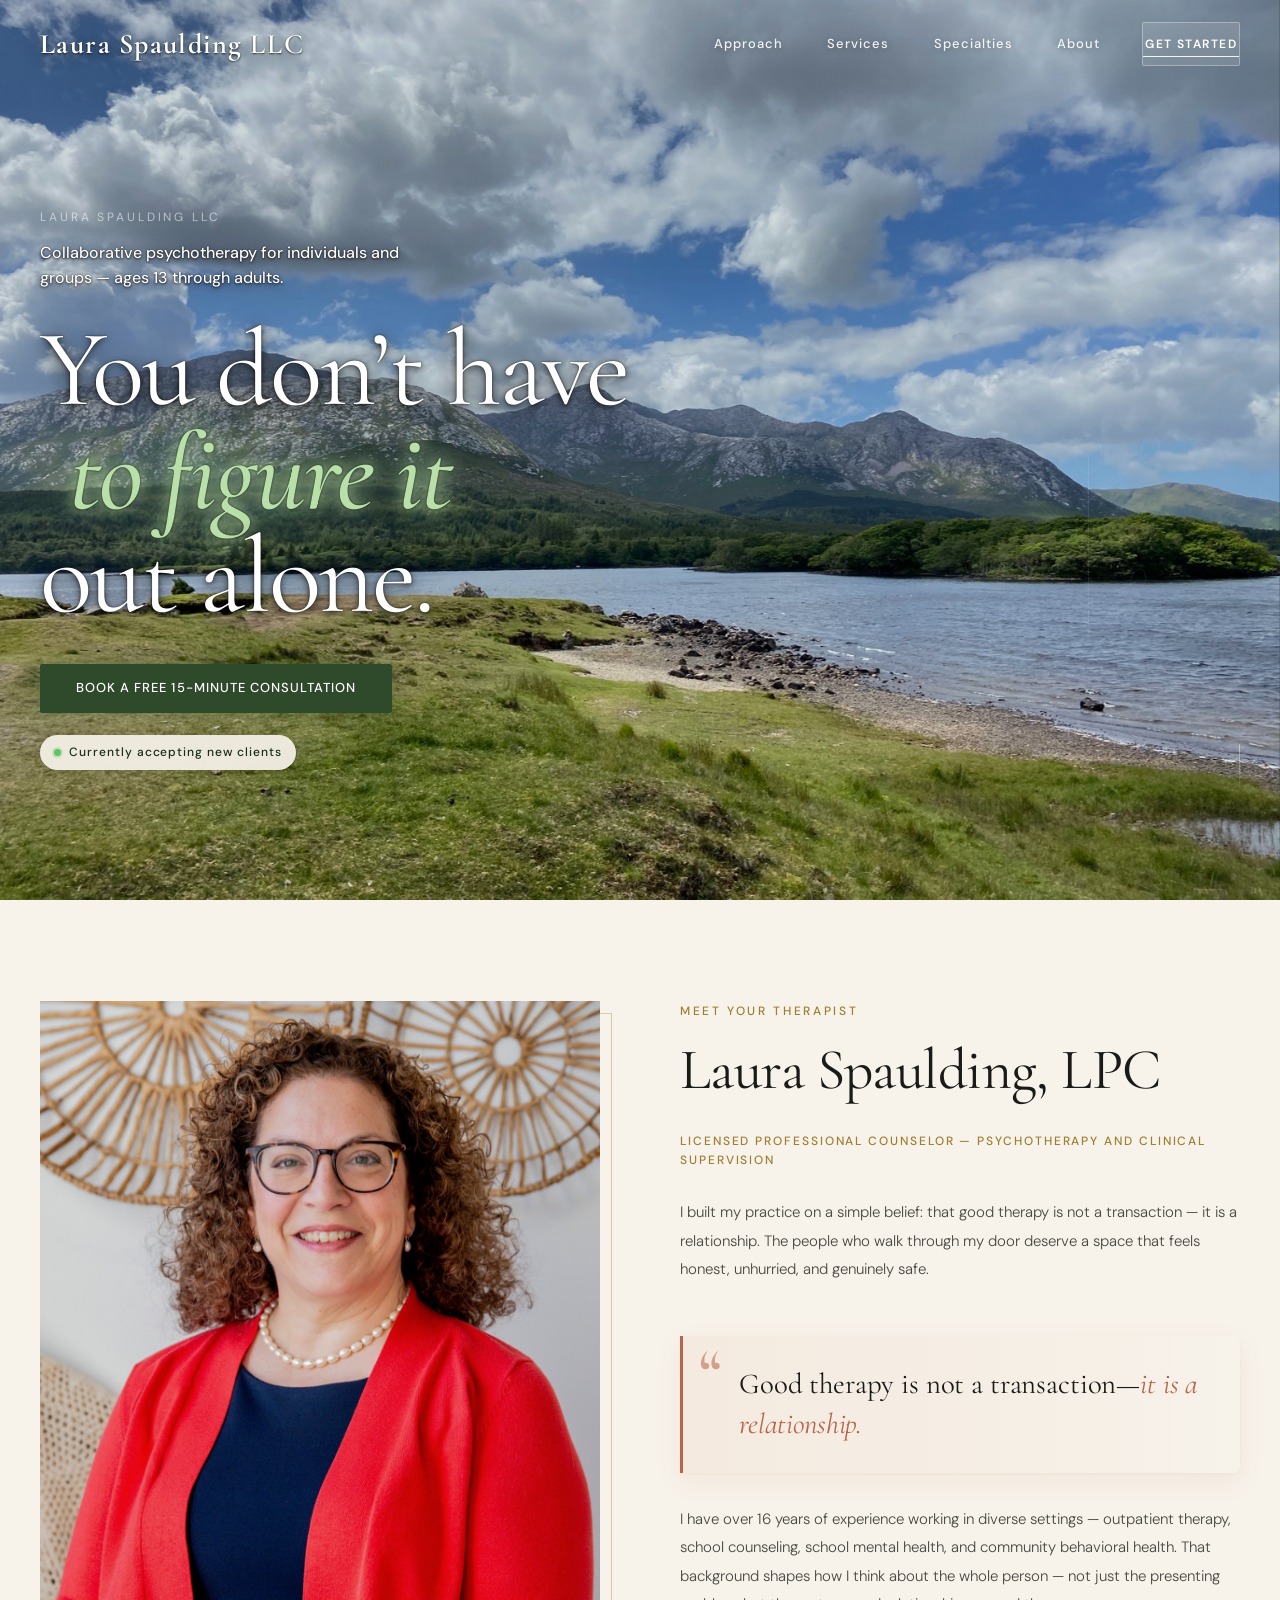
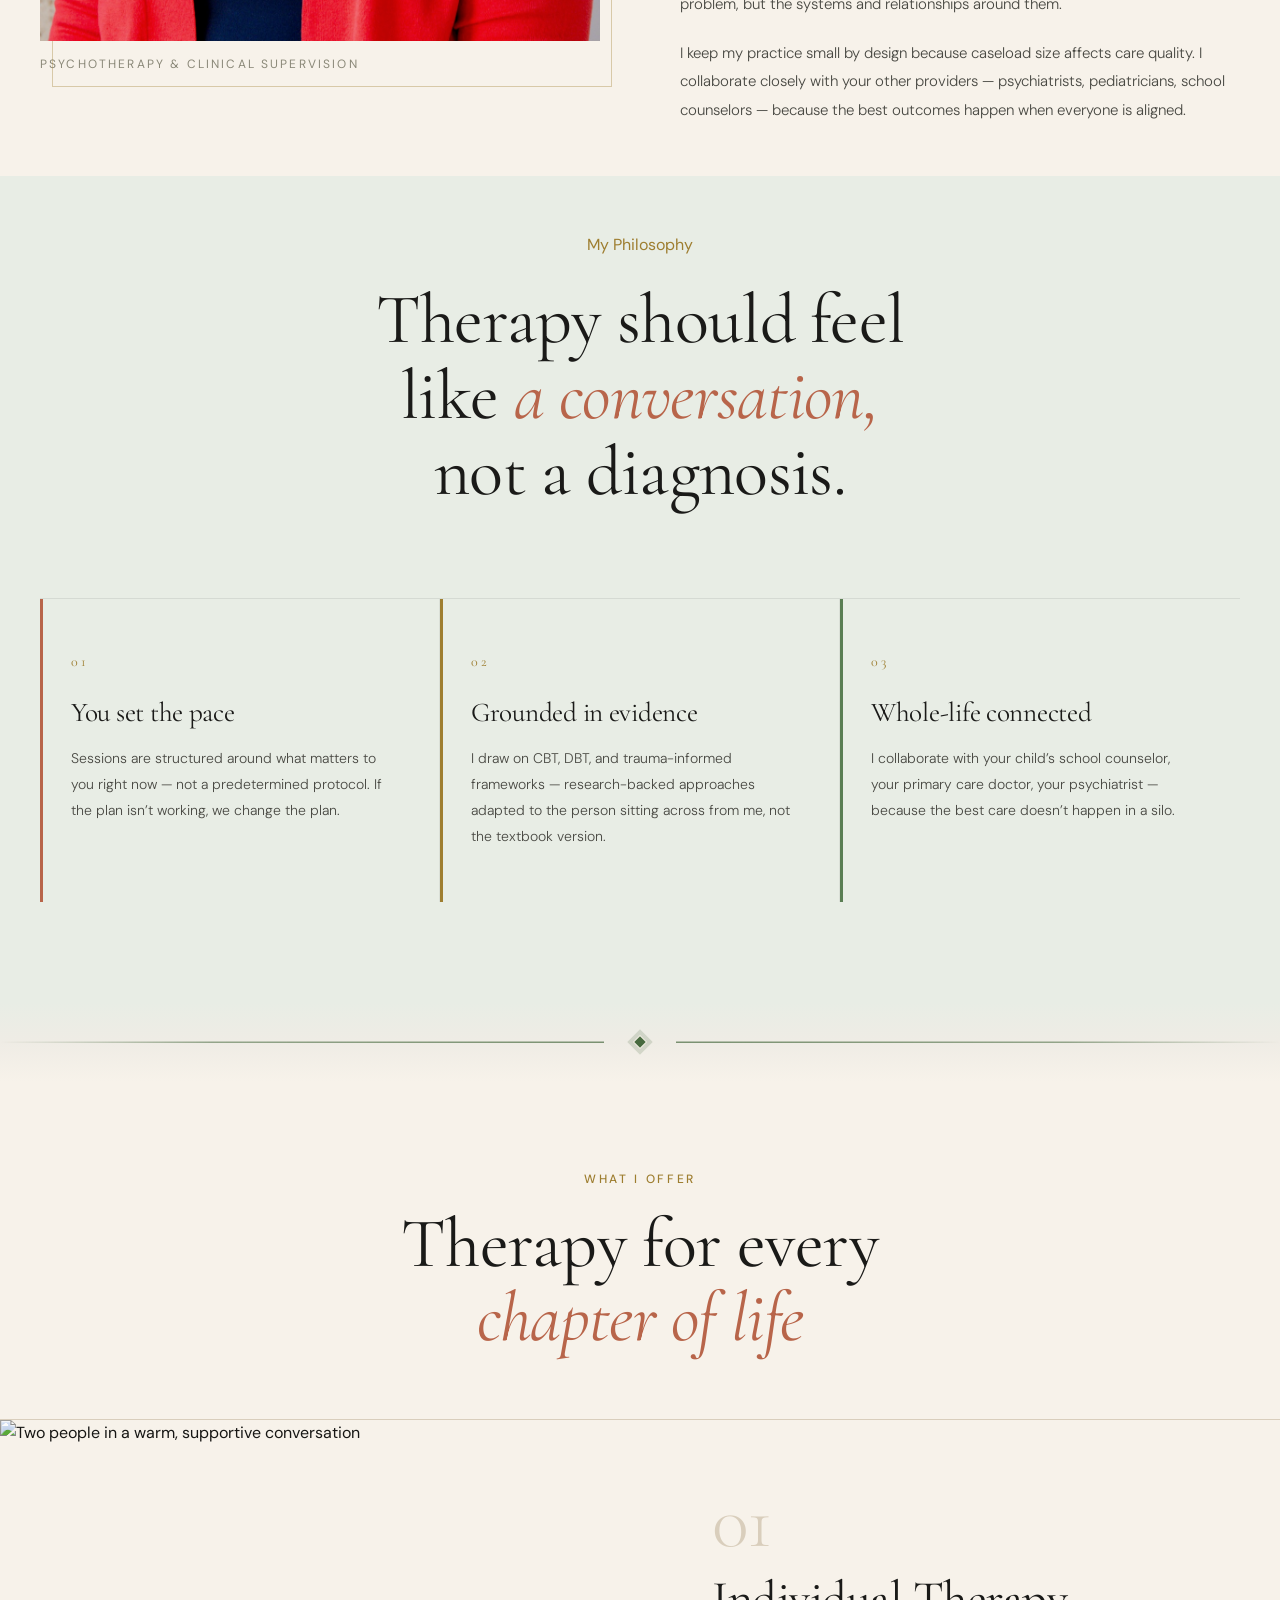
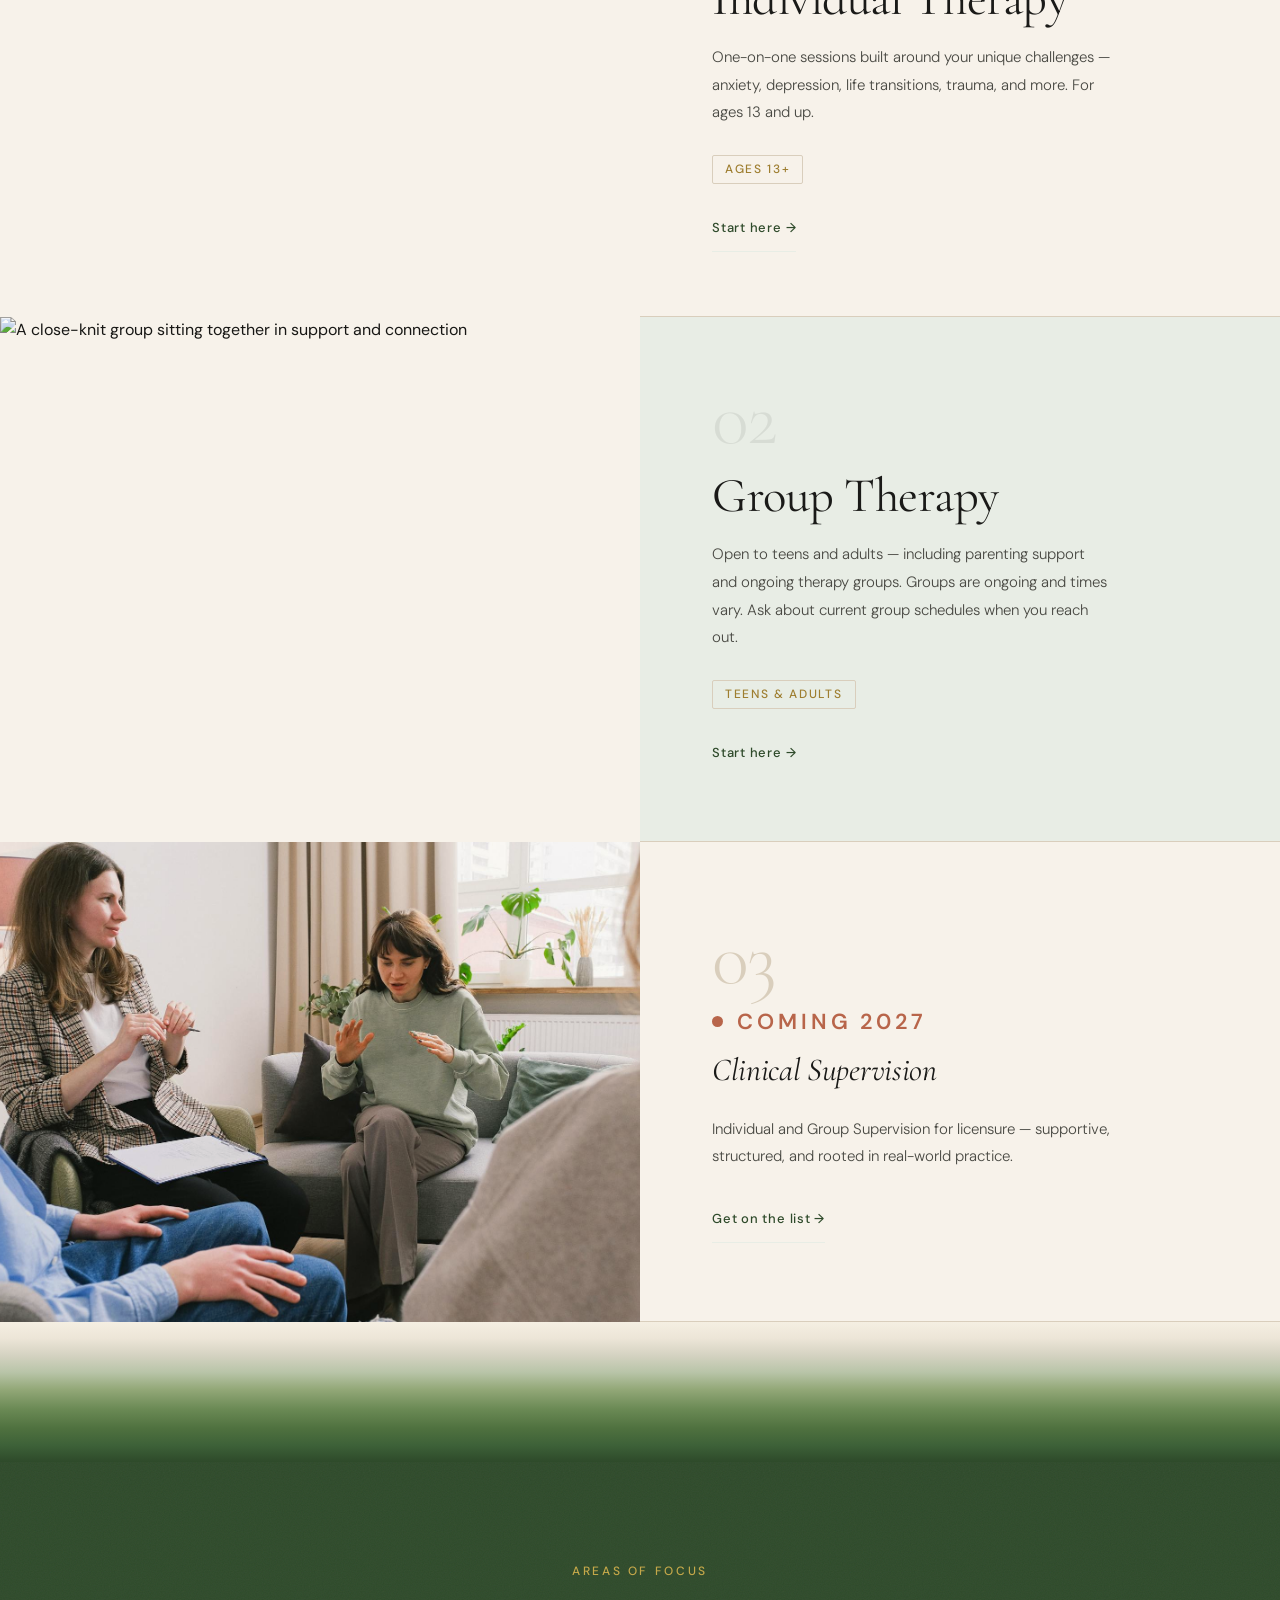
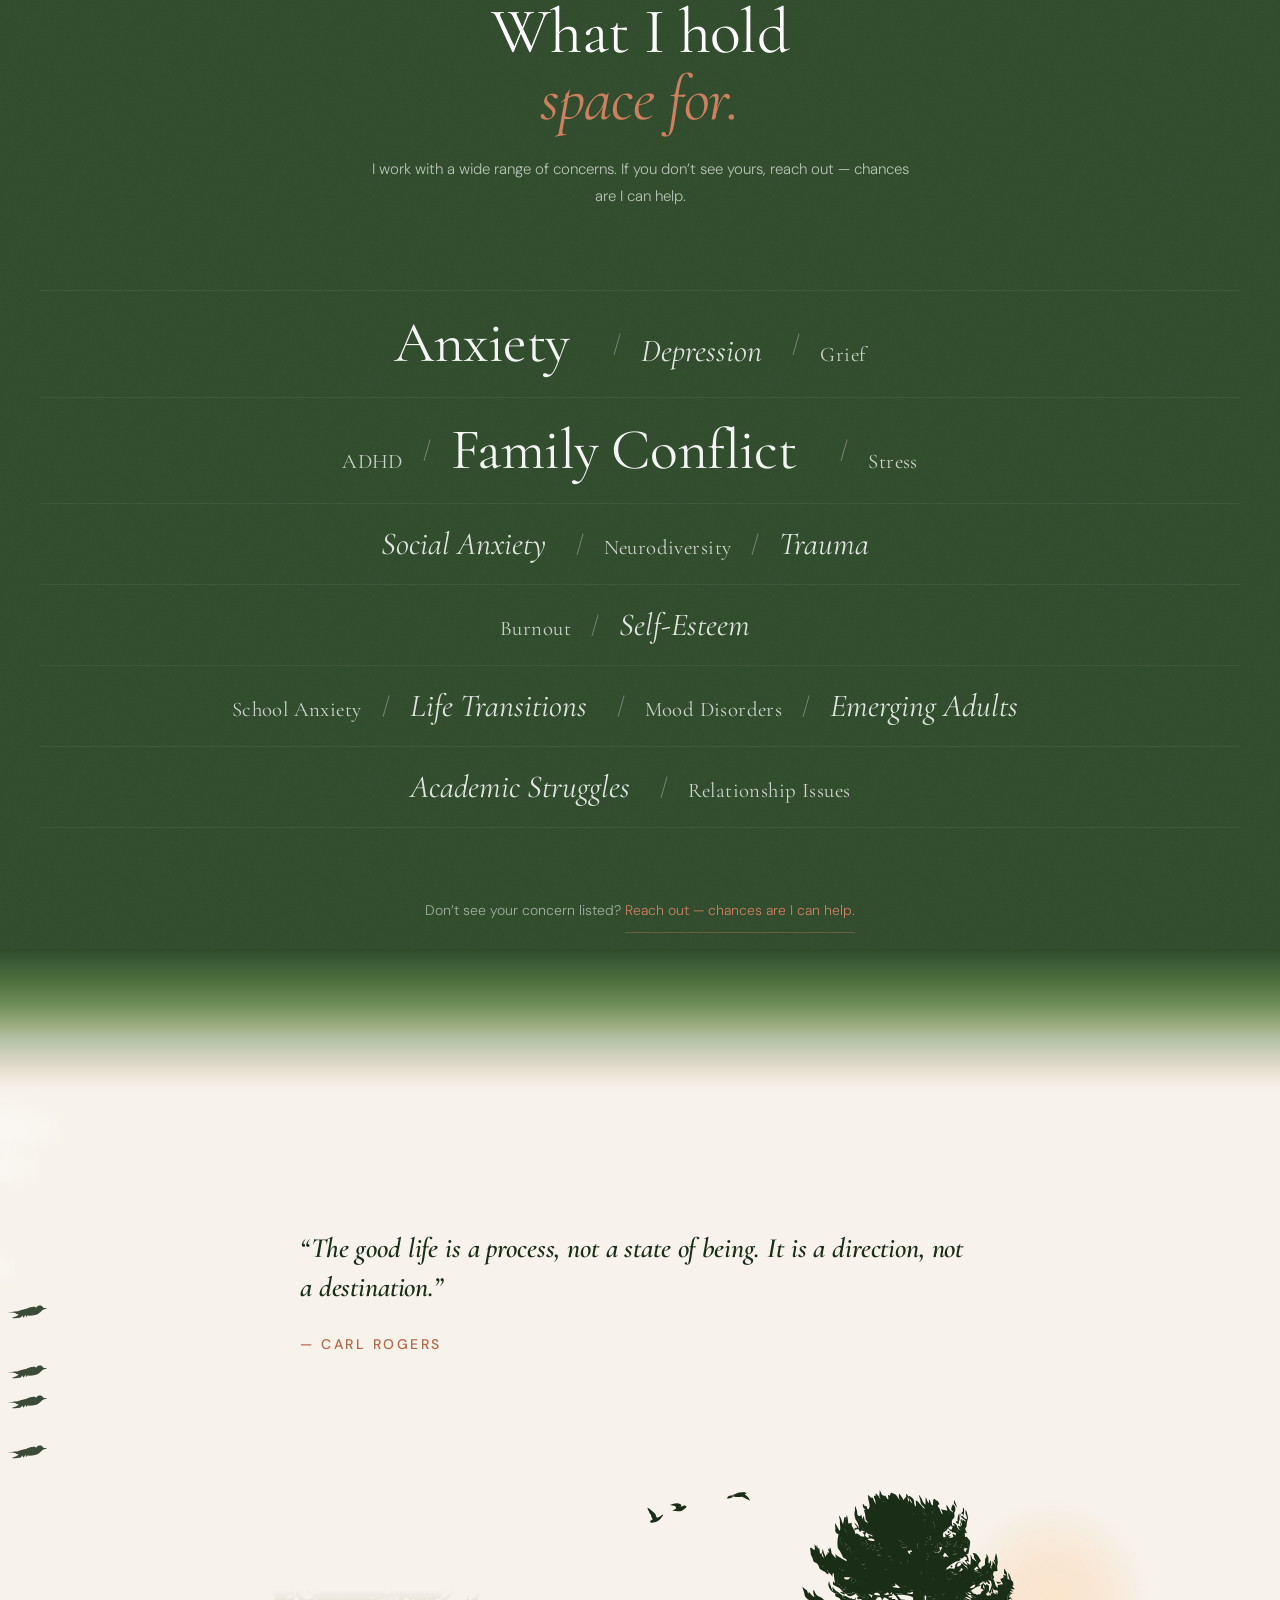
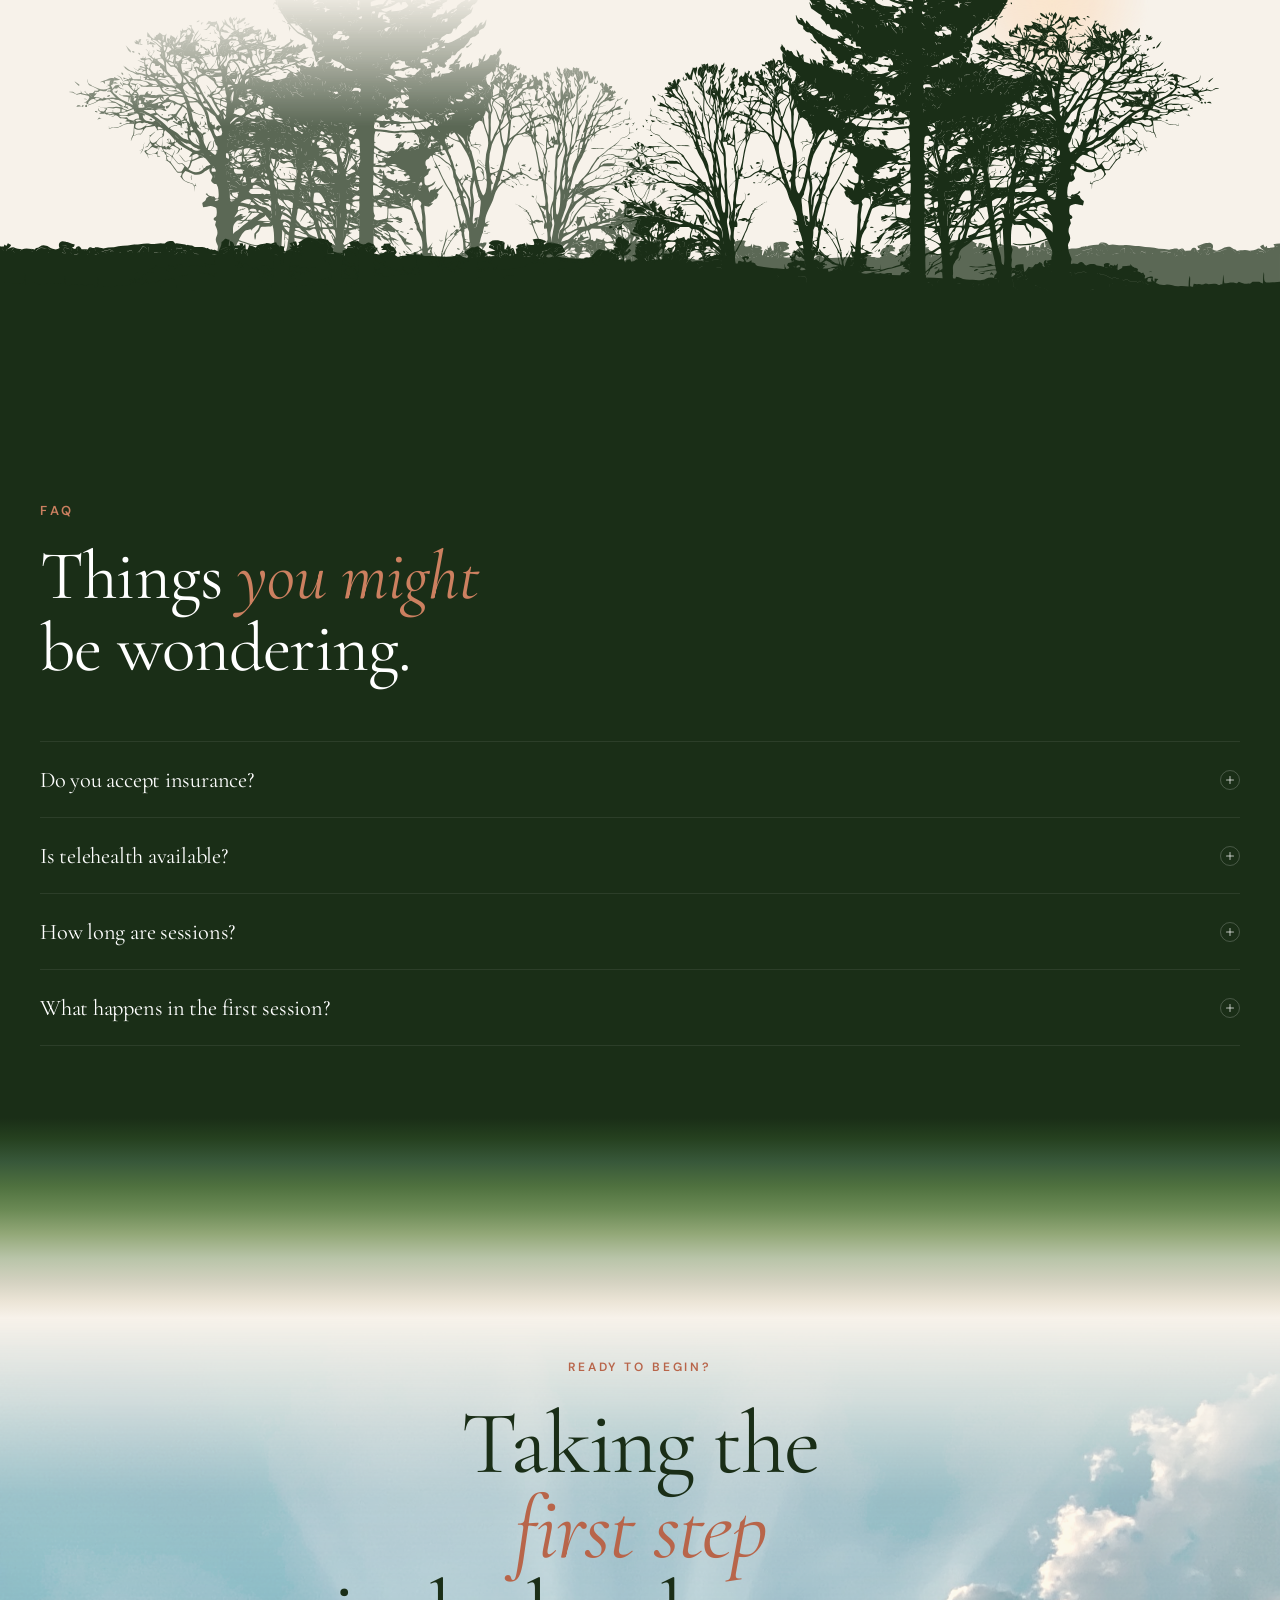
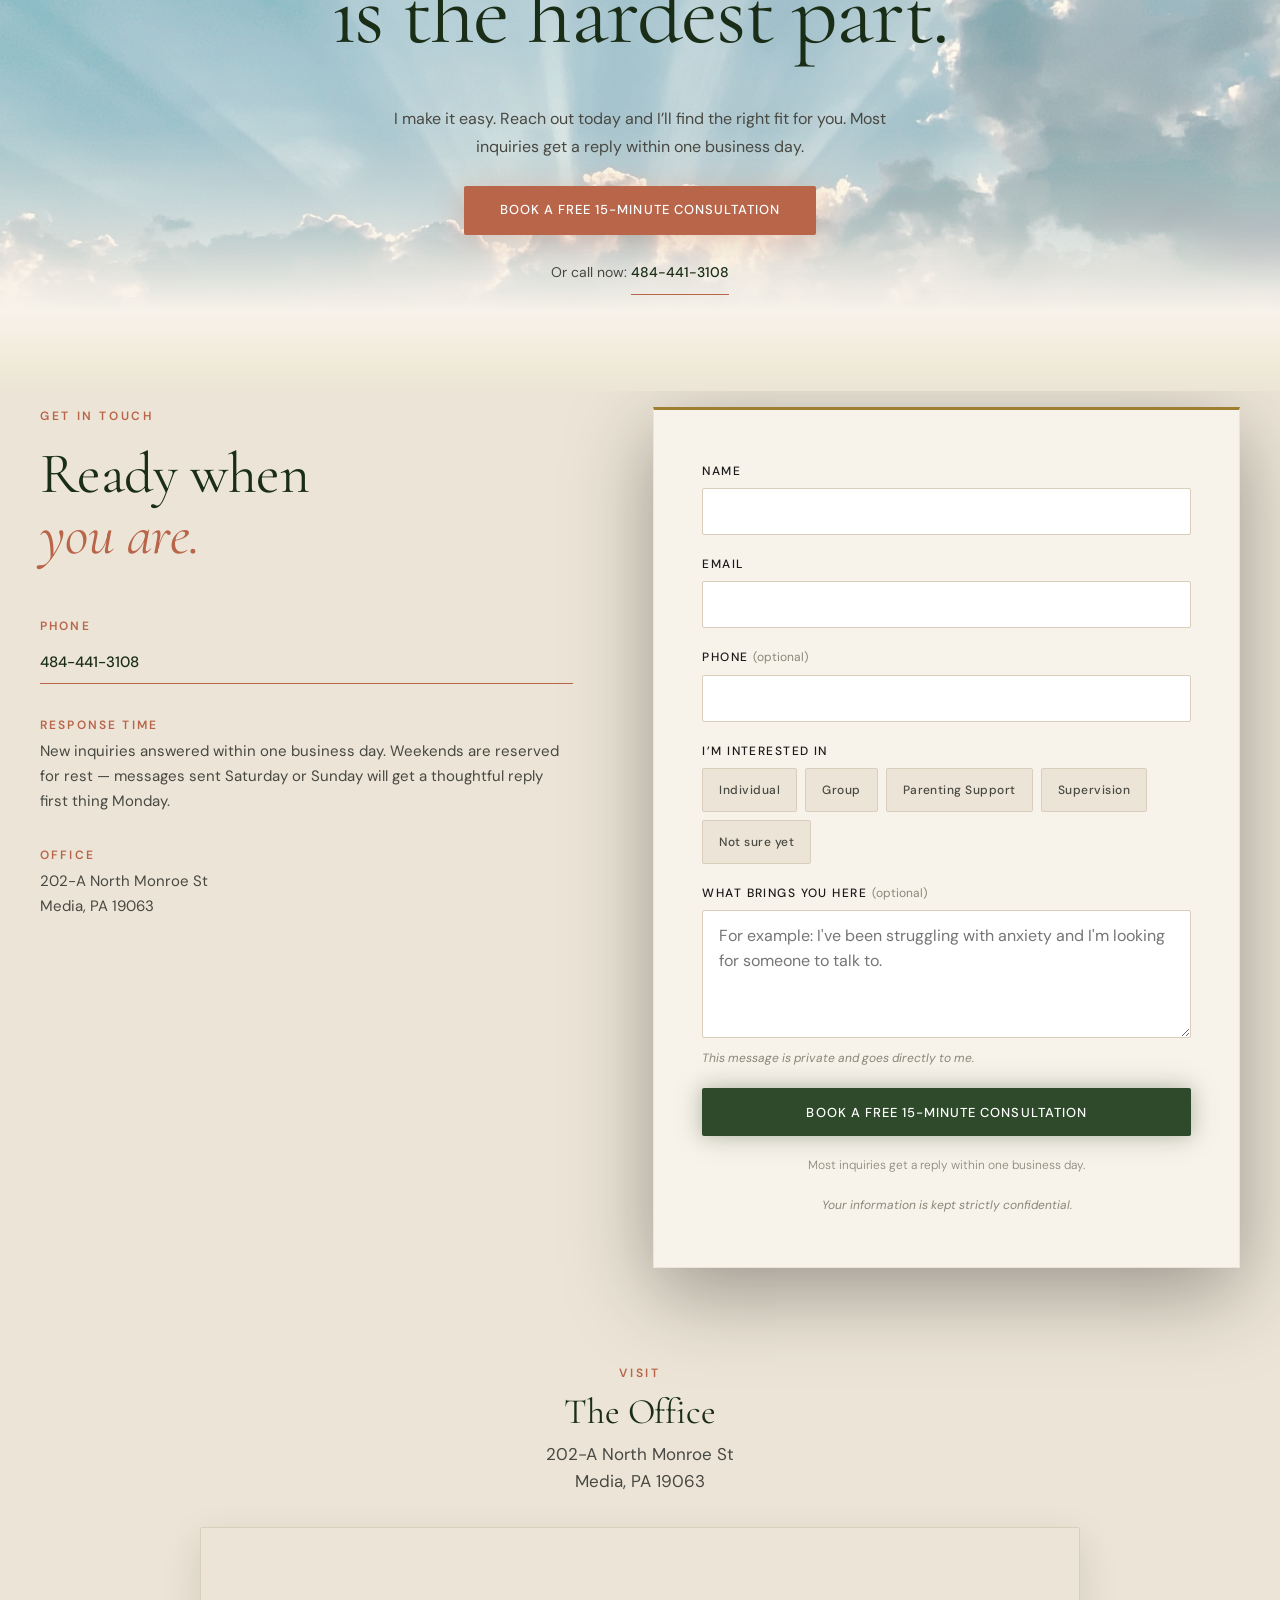
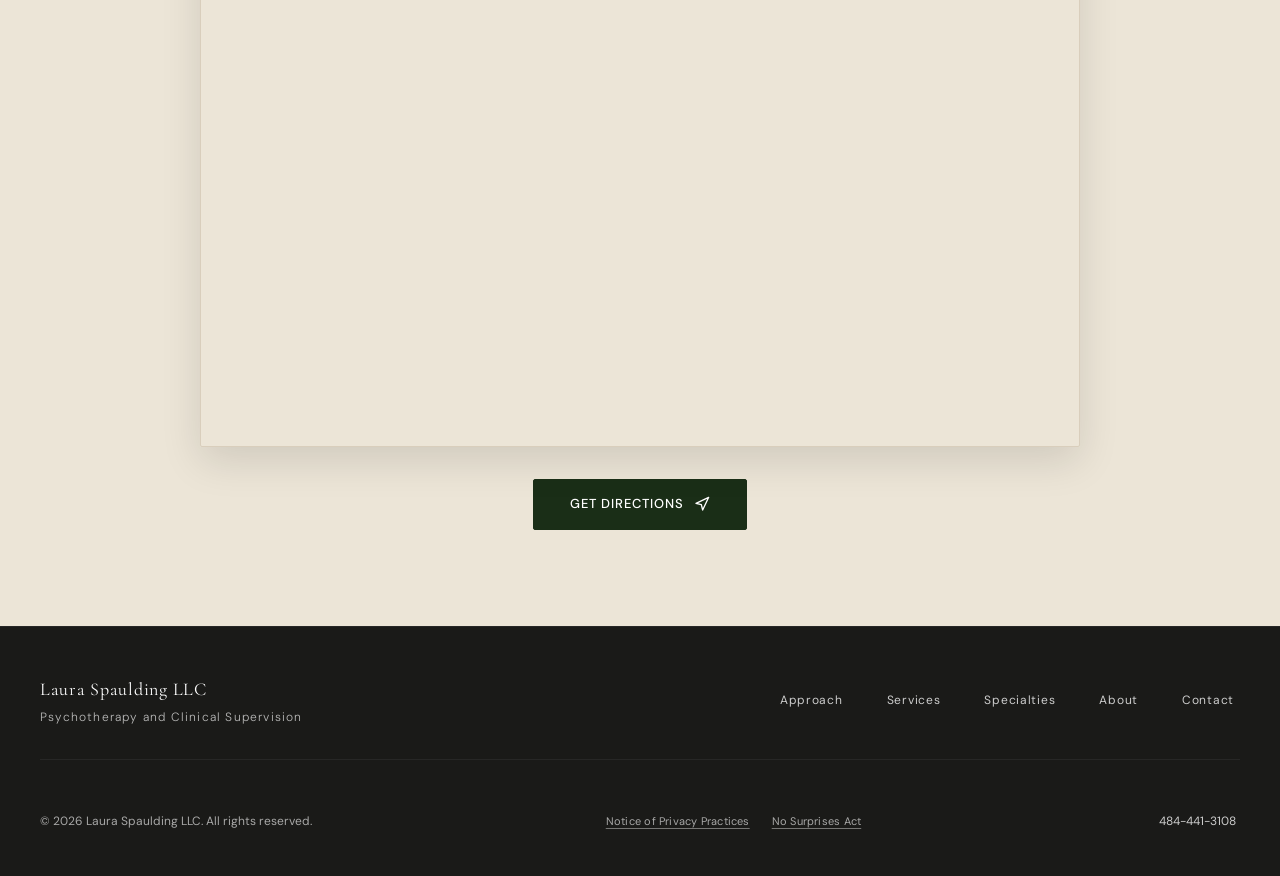
==== commit 13df6e51: "hero + seo + analytics: tagline move, OG/JSON-LD, sitemap, Vercel Analytics 1) HERO TAGLINE — moved " ====
--- a/index.html
+++ b/index.html
@@ -5,6 +5,26 @@
   <meta name="viewport" content="width=device-width, initial-scale=1.0" />
   <title>Laura Spaulding, LPC | Psychotherapy and Clinical Supervision</title>
   <meta name="description" content="Experienced psychotherapy and clinical supervision practice serving individuals and groups, ages 13–adult. Virtual and in-person. Call 484-441-3108." />
+  <link rel="canonical" href="https://lauraspauldingllc.com/" />
+
+  <!-- Open Graph — link previews on Facebook, LinkedIn, iMessage, Slack -->
+  <meta property="og:type" content="website" />
+  <meta property="og:site_name" content="Laura Spaulding LLC" />
+  <meta property="og:title" content="Laura Spaulding, LPC — Psychotherapy and Clinical Supervision" />
+  <meta property="og:description" content="Collaborative psychotherapy for individuals and groups, ages 13 through adults. Virtual and in-person in Media, PA. Currently accepting new clients." />
+  <meta property="og:url" content="https://lauraspauldingllc.com/" />
+  <meta property="og:image" content="https://lauraspauldingllc.com/assets/photos/mountain-lake.jpg" />
+  <meta property="og:image:width" content="1600" />
+  <meta property="og:image:height" content="1200" />
+  <meta property="og:image:alt" content="Open mountain landscape over a still lake" />
+  <meta property="og:locale" content="en_US" />
+
+  <!-- Twitter card -->
+  <meta name="twitter:card" content="summary_large_image" />
+  <meta name="twitter:title" content="Laura Spaulding, LPC — Psychotherapy and Clinical Supervision" />
+  <meta name="twitter:description" content="Collaborative psychotherapy for individuals and groups, ages 13 through adults. Virtual and in-person in Media, PA." />
+  <meta name="twitter:image" content="https://lauraspauldingllc.com/assets/photos/mountain-lake.jpg" />
+  <meta name="twitter:image:alt" content="Open mountain landscape over a still lake" />
   <link rel="preconnect" href="https://fonts.googleapis.com" />
   <link rel="preconnect" href="https://fonts.gstatic.com" crossorigin />
   <link rel="preload" href="https://fonts.googleapis.com/css2?family=Bebas+Neue&family=Cormorant+Garamond:ital,wght@0,300;0,400;0,600;1,300;1,400;1,600&family=DM+Sans:wght@300;400;500&display=swap" as="style" onload="this.onload=null;this.rel='stylesheet'" />
@@ -17,7 +37,7 @@
        async pattern was causing (cycle 4 perf trade-off was visible to users on
        initial load). The inline critical CSS that previously bridged the async
        gap is no longer needed. -->
-  <link rel="stylesheet" href="style.css?v=golive-formspree-live" />
+  <link rel="stylesheet" href="style.css?v=golive-success-bubble" />
 
   <script type="application/ld+json">
   {
@@ -25,9 +45,80 @@
     "@type": "MedicalBusiness",
     "name": "Laura Spaulding LLC — Psychotherapy",
     "telephone": "484-441-3108",
-    "url": "https://zed0minat0r.github.io/therapist-site/"
+    "url": "https://lauraspauldingllc.com/"
   }
   </script>
+
+  <!-- LocalBusiness — Google local-pack signal w/ office address -->
+  <script type="application/ld+json">
+  {
+    "@context": "https://schema.org",
+    "@type": "LocalBusiness",
+    "@id": "https://lauraspauldingllc.com/#localbusiness",
+    "name": "Laura Spaulding LLC",
+    "image": "https://lauraspauldingllc.com/assets/photos/mountain-lake.jpg",
+    "url": "https://lauraspauldingllc.com/",
+    "telephone": "+1-484-441-3108",
+    "priceRange": "$$",
+    "address": {
+      "@type": "PostalAddress",
+      "streetAddress": "202-A North Monroe St",
+      "addressLocality": "Media",
+      "addressRegion": "PA",
+      "postalCode": "19063",
+      "addressCountry": "US"
+    },
+    "areaServed": {
+      "@type": "State",
+      "name": "Pennsylvania"
+    }
+  }
+  </script>
+
+  <!-- Person — surfaces Laura herself in Google's Knowledge Graph -->
+  <script type="application/ld+json">
+  {
+    "@context": "https://schema.org",
+    "@type": "Person",
+    "name": "Laura Spaulding",
+    "jobTitle": "Licensed Professional Counselor (LPC)",
+    "worksFor": {
+      "@type": "LocalBusiness",
+      "@id": "https://lauraspauldingllc.com/#localbusiness"
+    },
+    "url": "https://lauraspauldingllc.com/"
+  }
+  </script>
+
+  <!-- Services offered -->
+  <script type="application/ld+json">
+  [
+    {
+      "@context": "https://schema.org",
+      "@type": "Service",
+      "serviceType": "Individual Psychotherapy",
+      "provider": { "@id": "https://lauraspauldingllc.com/#localbusiness" },
+      "areaServed": "Pennsylvania"
+    },
+    {
+      "@context": "https://schema.org",
+      "@type": "Service",
+      "serviceType": "Group Psychotherapy",
+      "provider": { "@id": "https://lauraspauldingllc.com/#localbusiness" },
+      "areaServed": "Pennsylvania"
+    },
+    {
+      "@context": "https://schema.org",
+      "@type": "Service",
+      "serviceType": "Clinical Supervision",
+      "provider": { "@id": "https://lauraspauldingllc.com/#localbusiness" },
+      "areaServed": "Pennsylvania"
+    }
+  ]
+  </script>
+
+  <!-- Vercel Web Analytics — owner enables in vercel.com project settings -->
+  <script defer src="/_vercel/insights/script.js"></script>
 </head>
 <body>
 
@@ -91,6 +182,8 @@
     </div>
 
     <div class="hero__content">
+      <p class="hero__location">Laura Spaulding LLC</p>
+      <p class="hero__sub">Collaborative psychotherapy for individuals and groups &mdash; ages 13 through adults.</p>
       <h1 class="hero__headline">
         <span class="hero__word" style="--wi:0">You</span>
         <span class="hero__word" style="--wi:1">don&rsquo;t</span>
@@ -101,7 +194,6 @@
         <span class="hero__word" style="--wi:4">out</span>
         <span class="hero__word" style="--wi:5">alone.</span>
       </h1>
-      <p class="hero__sub">Collaborative psychotherapy for individuals and groups &mdash; ages 13 through adults.</p>
       <div class="hero__actions">
         <a href="#contact" class="btn btn--primary">Book a Free 15-Minute Consultation</a>
       </div>
@@ -525,7 +617,7 @@
 
       <div class="contact__form-card reveal">
         <form class="contact__form" action="https://formspree.io/f/mpqnbwqq" method="POST">
-          <input type="hidden" name="_next" value="?submitted=1" />
+          <input type="hidden" name="_next" value="https://lauraspauldingllc.com/?submitted=1#contact" />
           <input type="hidden" name="_subject" value="New consultation inquiry — Laura Spaulding LLC" />
           <!-- honeypot for spam bots; real users never see or fill it -->
           <input type="text" name="_gotcha" tabindex="-1" autocomplete="off" aria-hidden="true" style="position:absolute;left:-10000px;width:1px;height:1px;opacity:0;" />
--- a/style.css
+++ b/style.css
@@ -1836,16 +1836,74 @@
 .contact__success {
   display: none;
   text-align: center;
-  padding: 48px 24px;
+  padding: 56px 32px;
   color: var(--forest);
-}
-.contact__success svg { margin-bottom: 20px; color: var(--forest); }
+  background: #fff;
+  border: 1.5px solid rgba(34, 60, 42, 0.15);
+  border-radius: 28px;
+  box-shadow:
+    0 24px 60px -28px rgba(34, 60, 42, 0.35),
+    0 8px 24px -12px rgba(34, 60, 42, 0.18);
+  position: relative;
+  max-width: 480px;
+  margin: 0 auto;
+}
+.contact__success.is-visible {
+  display: block;
+  animation: successBubblePop 600ms cubic-bezier(0.22, 1.4, 0.36, 1) both;
+}
+.contact__success::before {
+  content: "";
+  position: absolute;
+  top: -14px;
+  left: 50%;
+  width: 28px;
+  height: 28px;
+  background: #fff;
+  border-left: 1.5px solid rgba(34, 60, 42, 0.15);
+  border-top: 1.5px solid rgba(34, 60, 42, 0.15);
+  transform: translateX(-50%) rotate(45deg);
+  border-radius: 4px 0 0 0;
+}
+.contact__success svg {
+  margin-bottom: 18px;
+  color: var(--forest);
+  background: rgba(34, 60, 42, 0.08);
+  border-radius: 50%;
+  padding: 14px;
+  width: 64px !important;
+  height: 64px !important;
+  box-sizing: content-box;
+  animation: successCheckPop 700ms 180ms cubic-bezier(0.22, 1.4, 0.36, 1) both;
+}
 .contact__success h3 {
-  font-size: 1.8rem;
-  margin-bottom: 12px;
+  font-family: 'Cormorant Garamond', serif;
+  font-size: 2rem;
+  font-weight: 400;
+  margin-bottom: 10px;
   color: var(--ink);
-}
-.contact__success p { font-size: 14px; color: var(--ink-muted); }
+  letter-spacing: 0.01em;
+}
+.contact__success p {
+  font-size: 15px;
+  line-height: 1.55;
+  color: var(--ink-muted);
+  margin: 0 auto;
+  max-width: 360px;
+}
+@keyframes successBubblePop {
+  0%   { opacity: 0; transform: translateY(20px) scale(0.9); }
+  60%  { opacity: 1; transform: translateY(-4px) scale(1.02); }
+  100% { opacity: 1; transform: translateY(0) scale(1); }
+}
+@keyframes successCheckPop {
+  0%   { opacity: 0; transform: scale(0.4) rotate(-12deg); }
+  100% { opacity: 1; transform: scale(1) rotate(0); }
+}
+@media (prefers-reduced-motion: reduce) {
+  .contact__success.is-visible { animation: none; }
+  .contact__success svg { animation: none; }
+}
 
 .contact__address {
   font-style: normal;
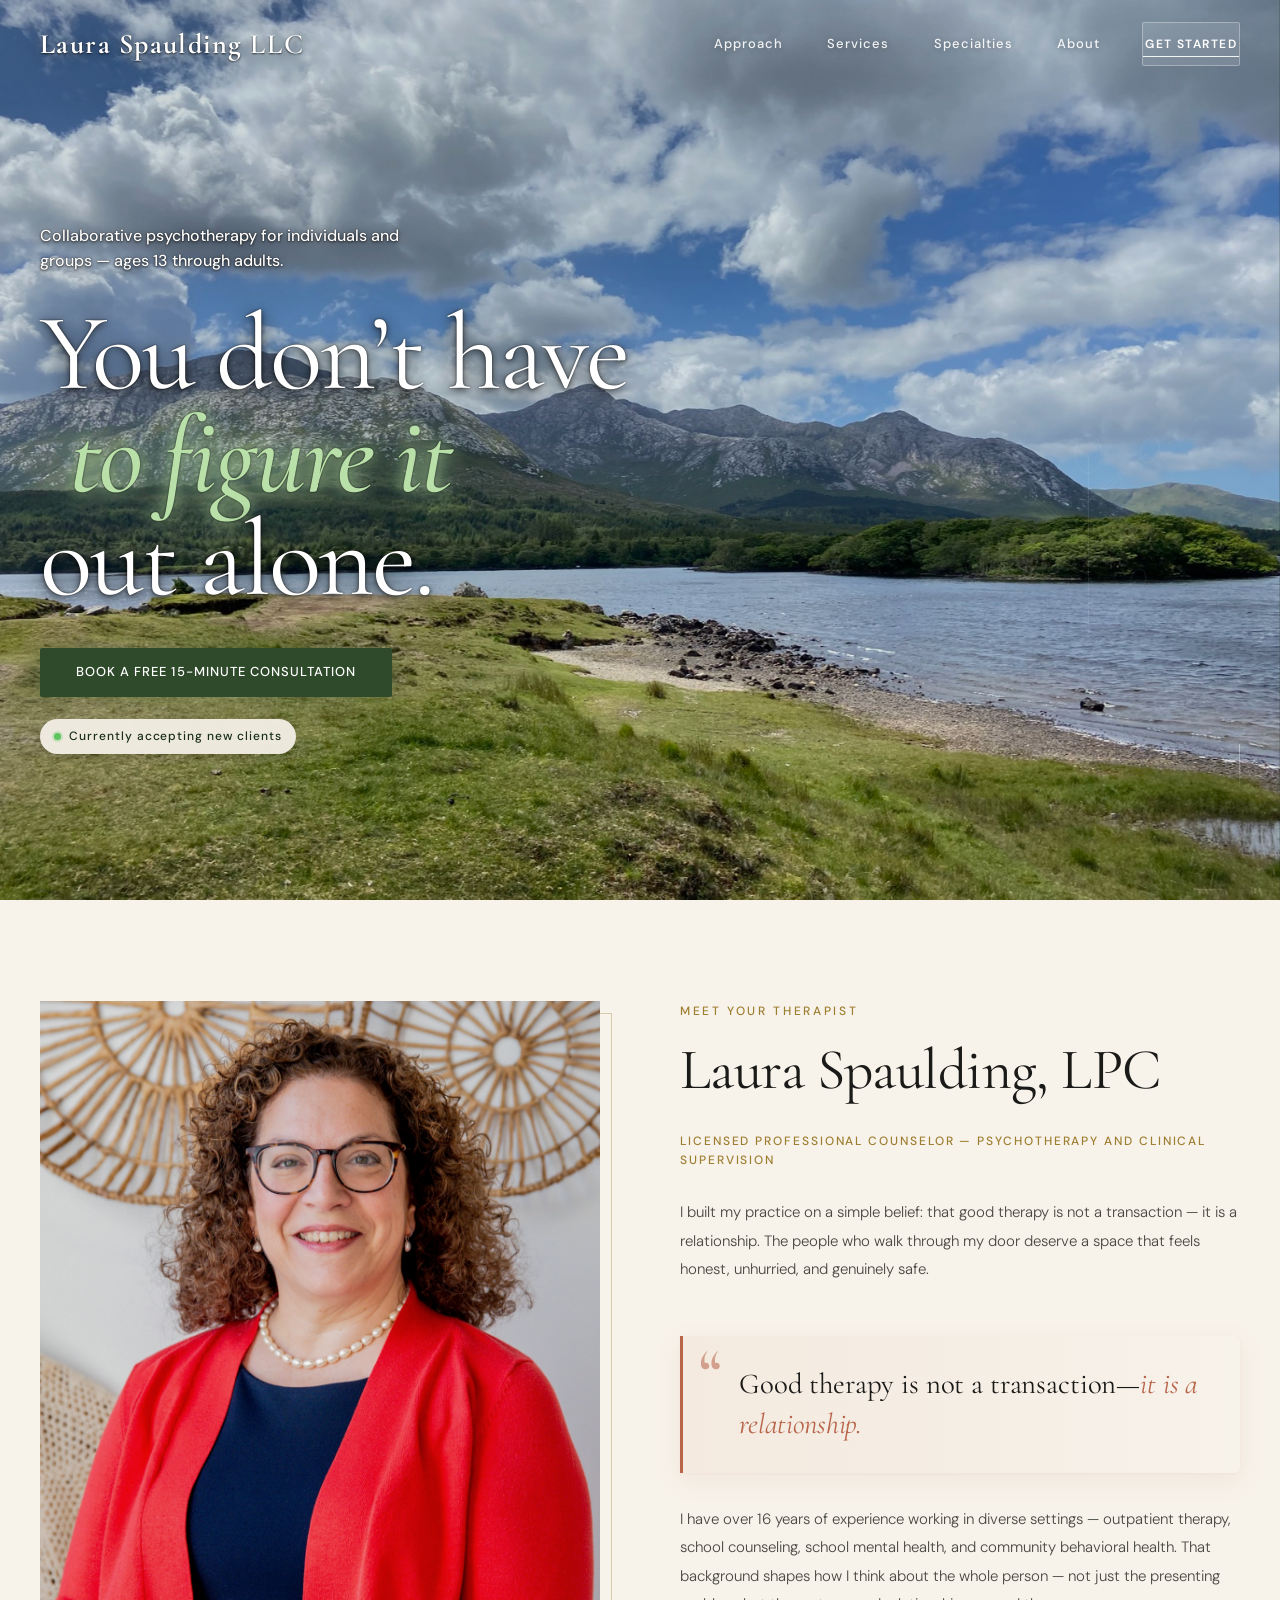
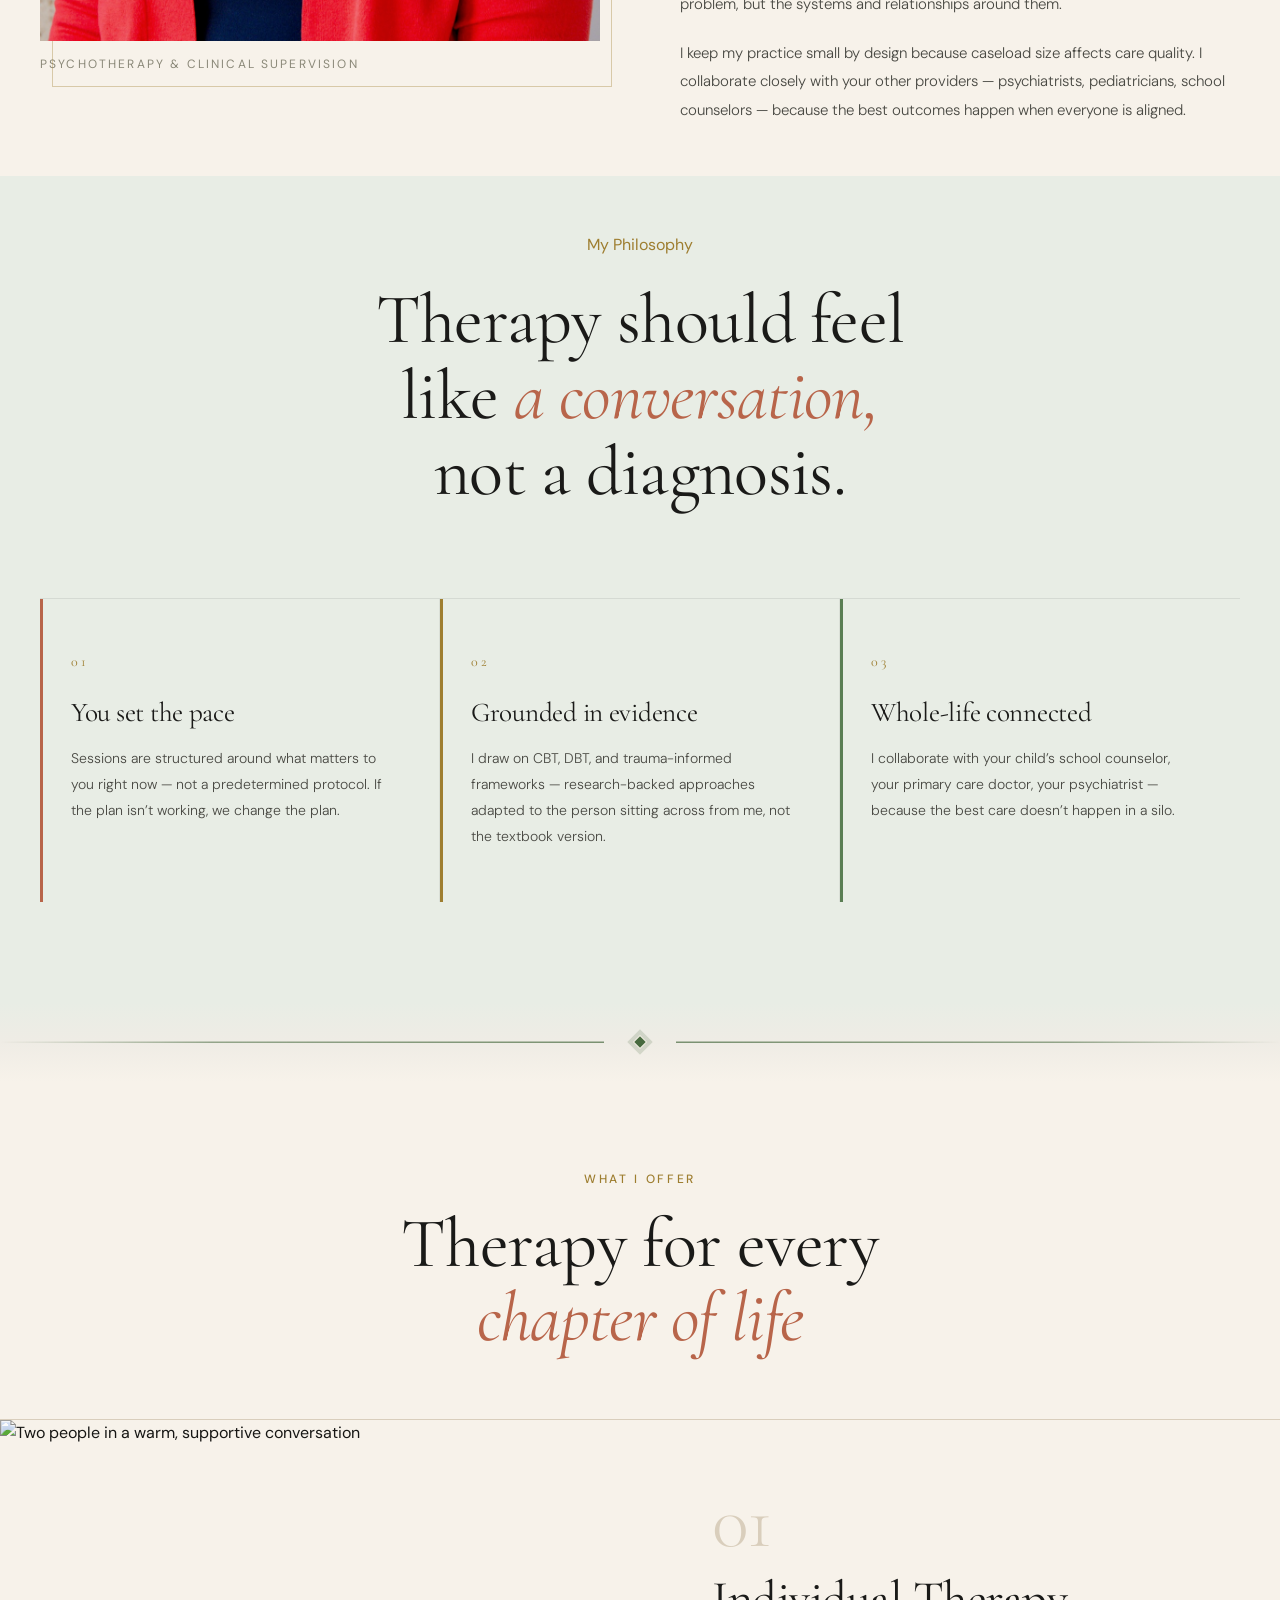
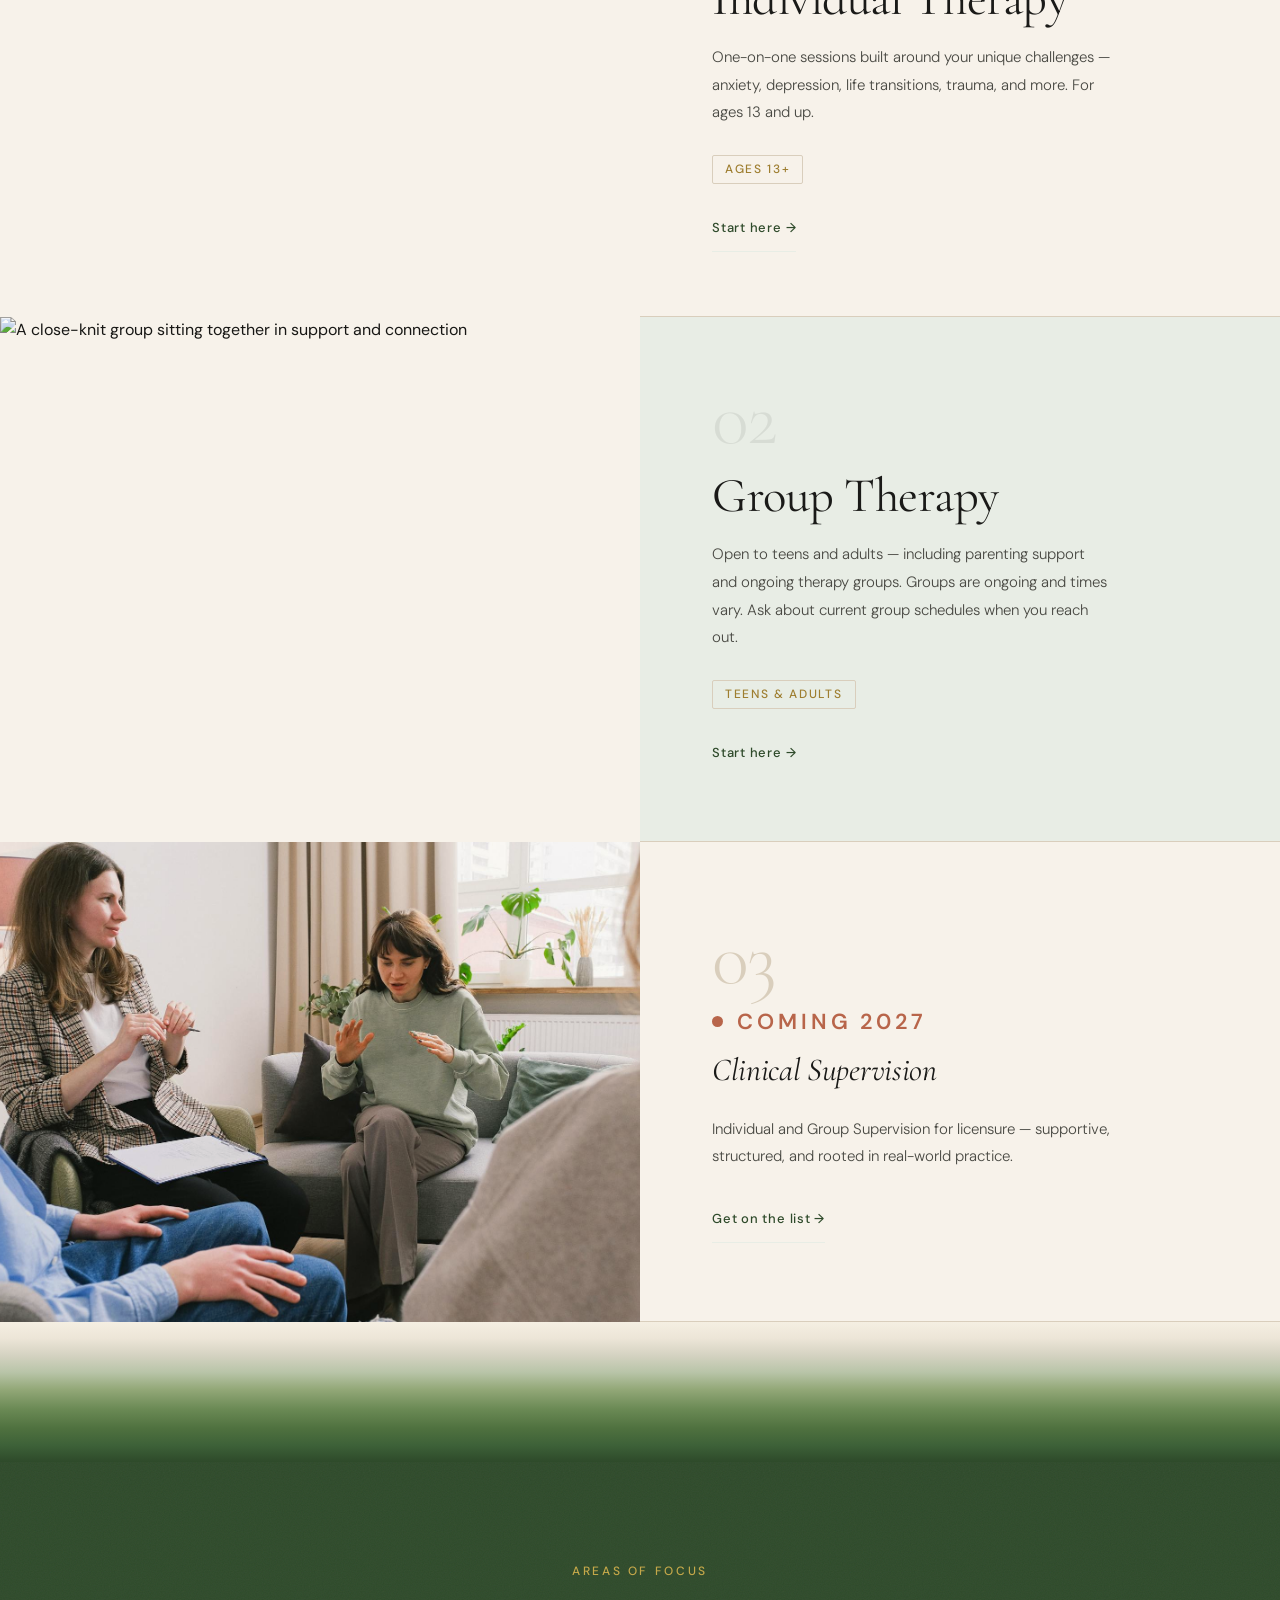
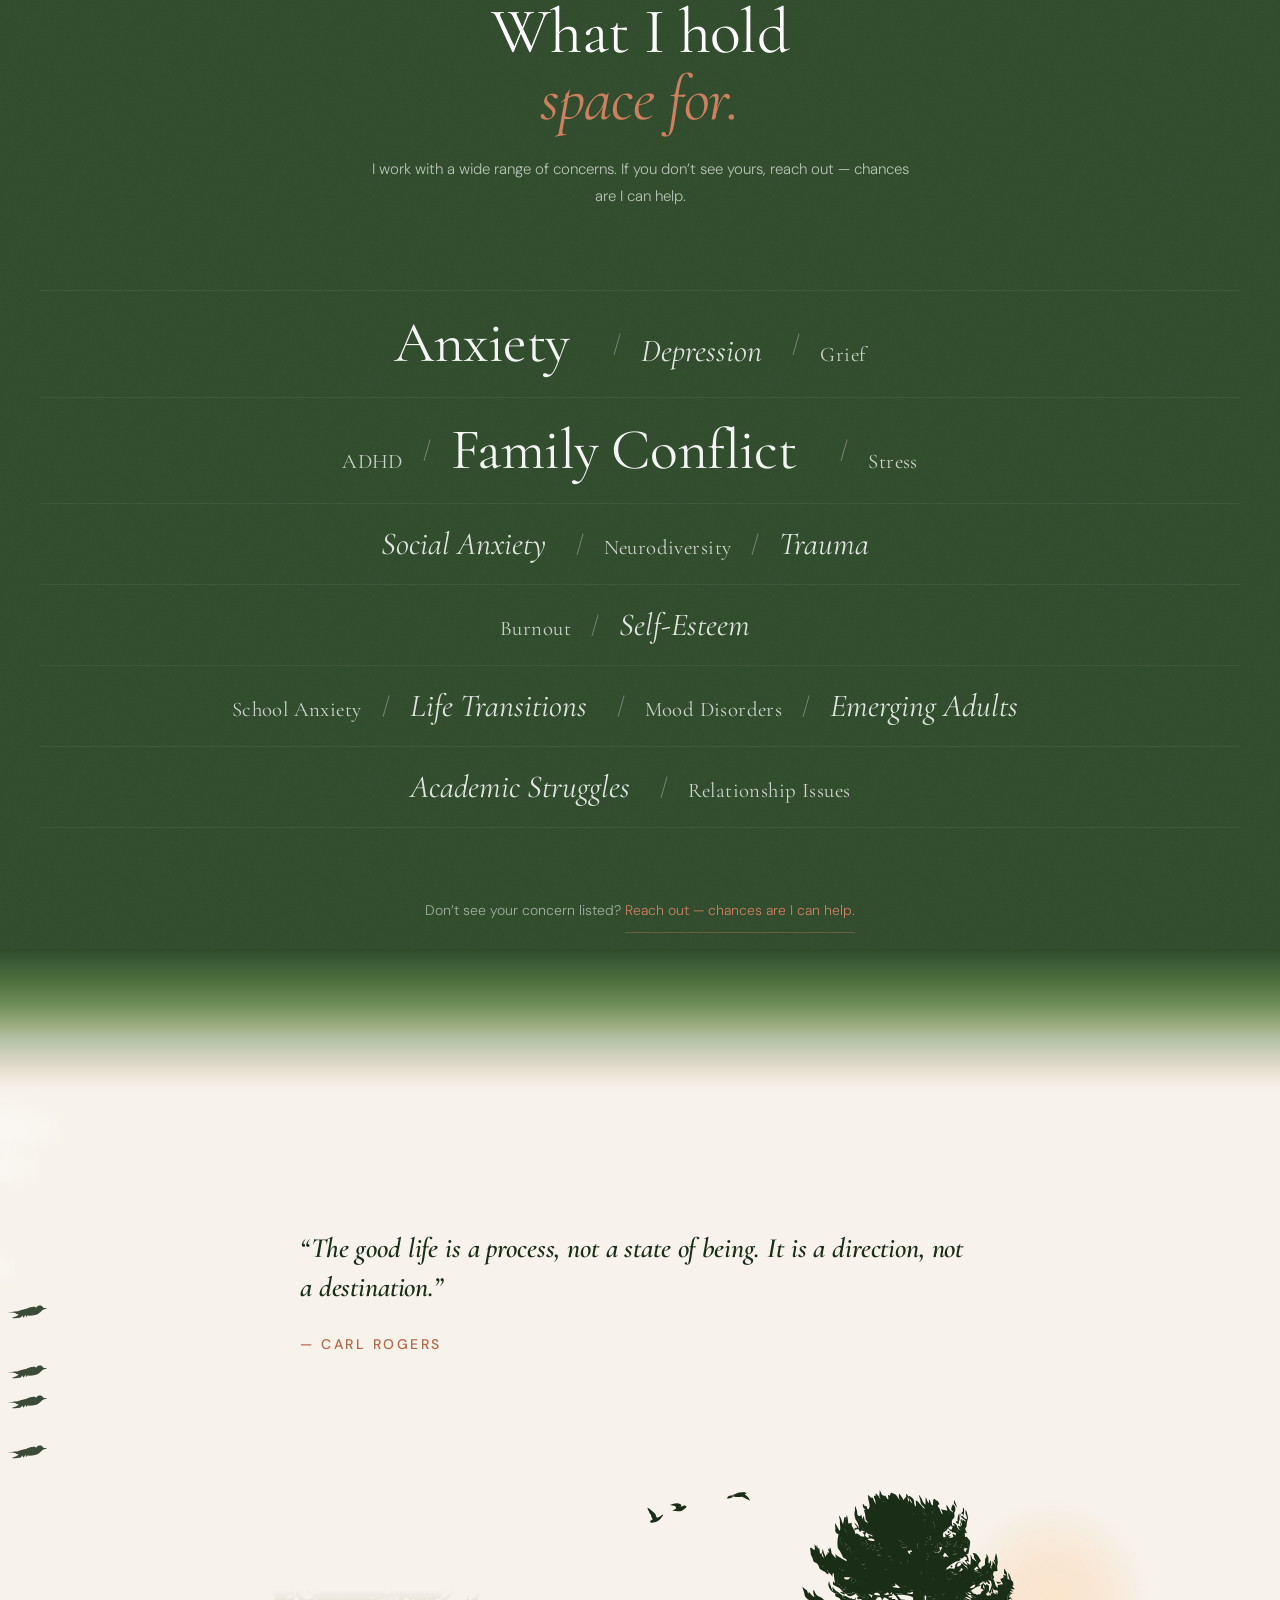
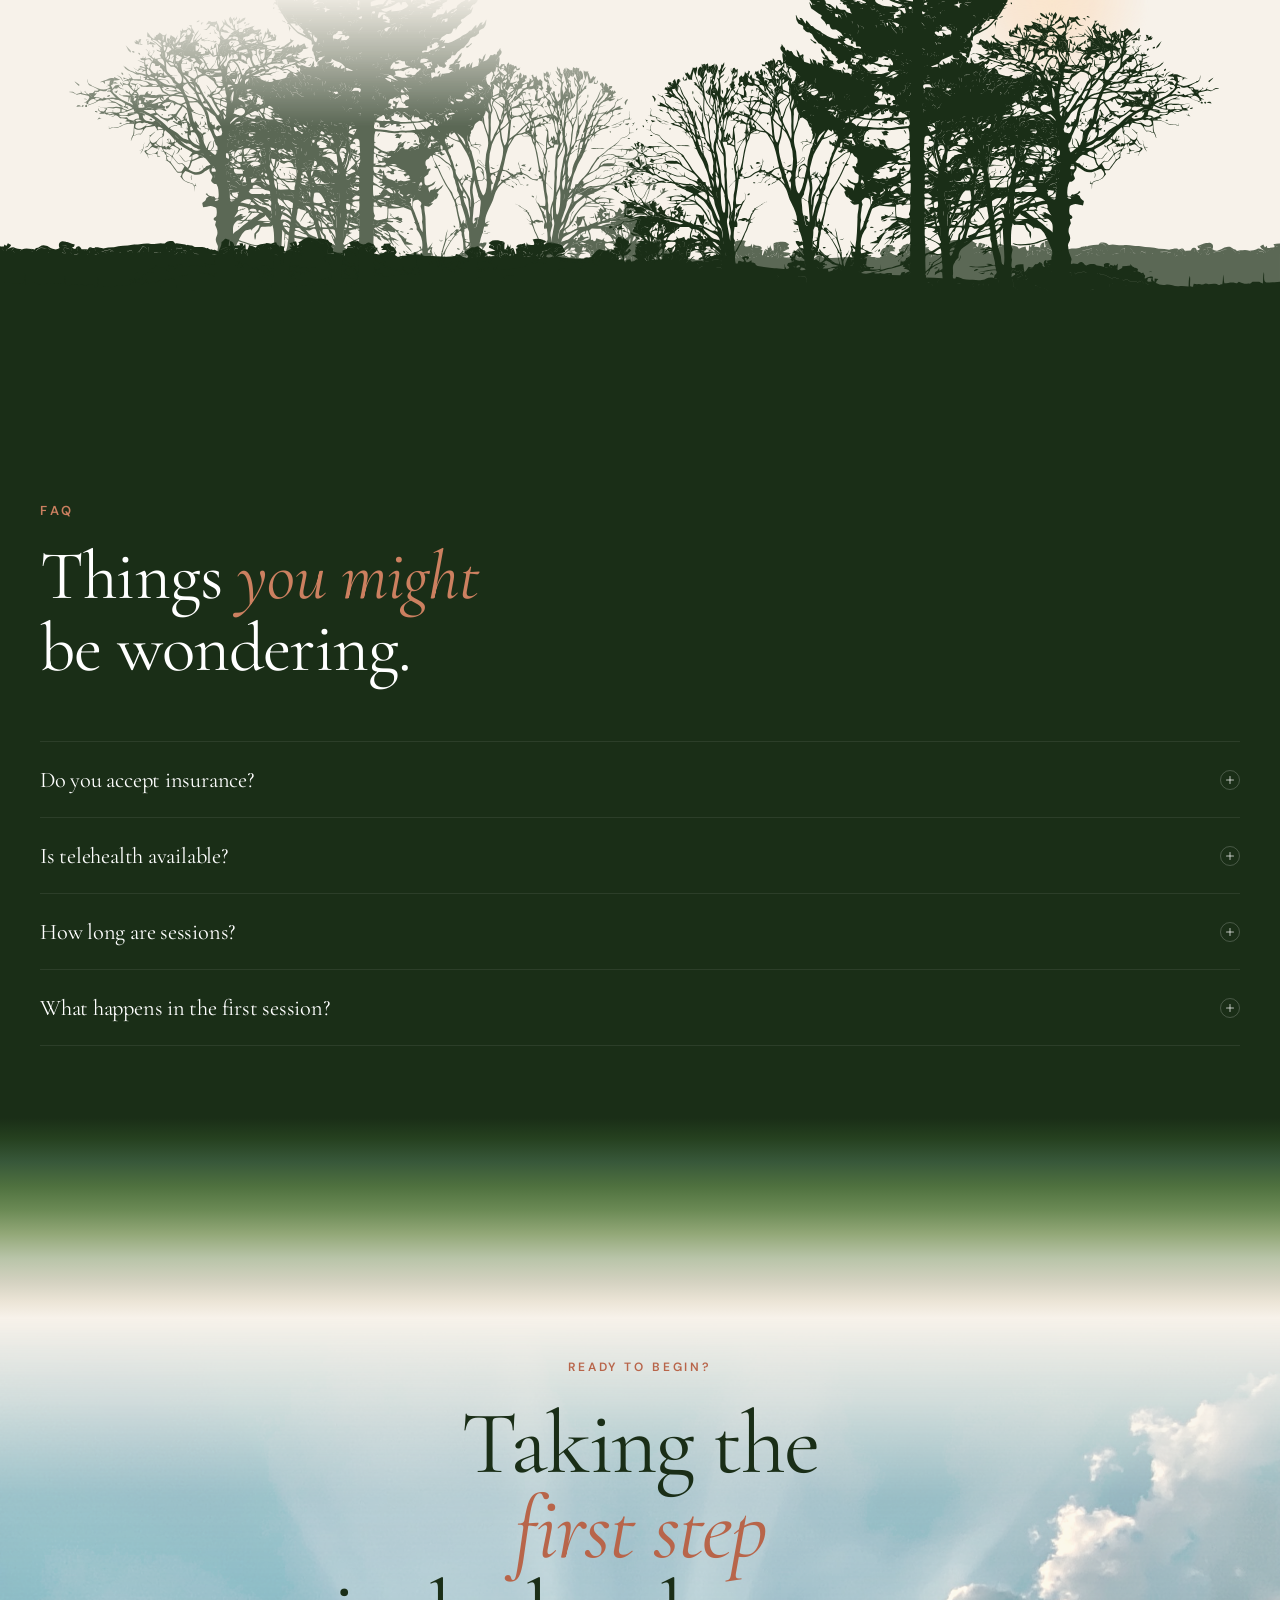
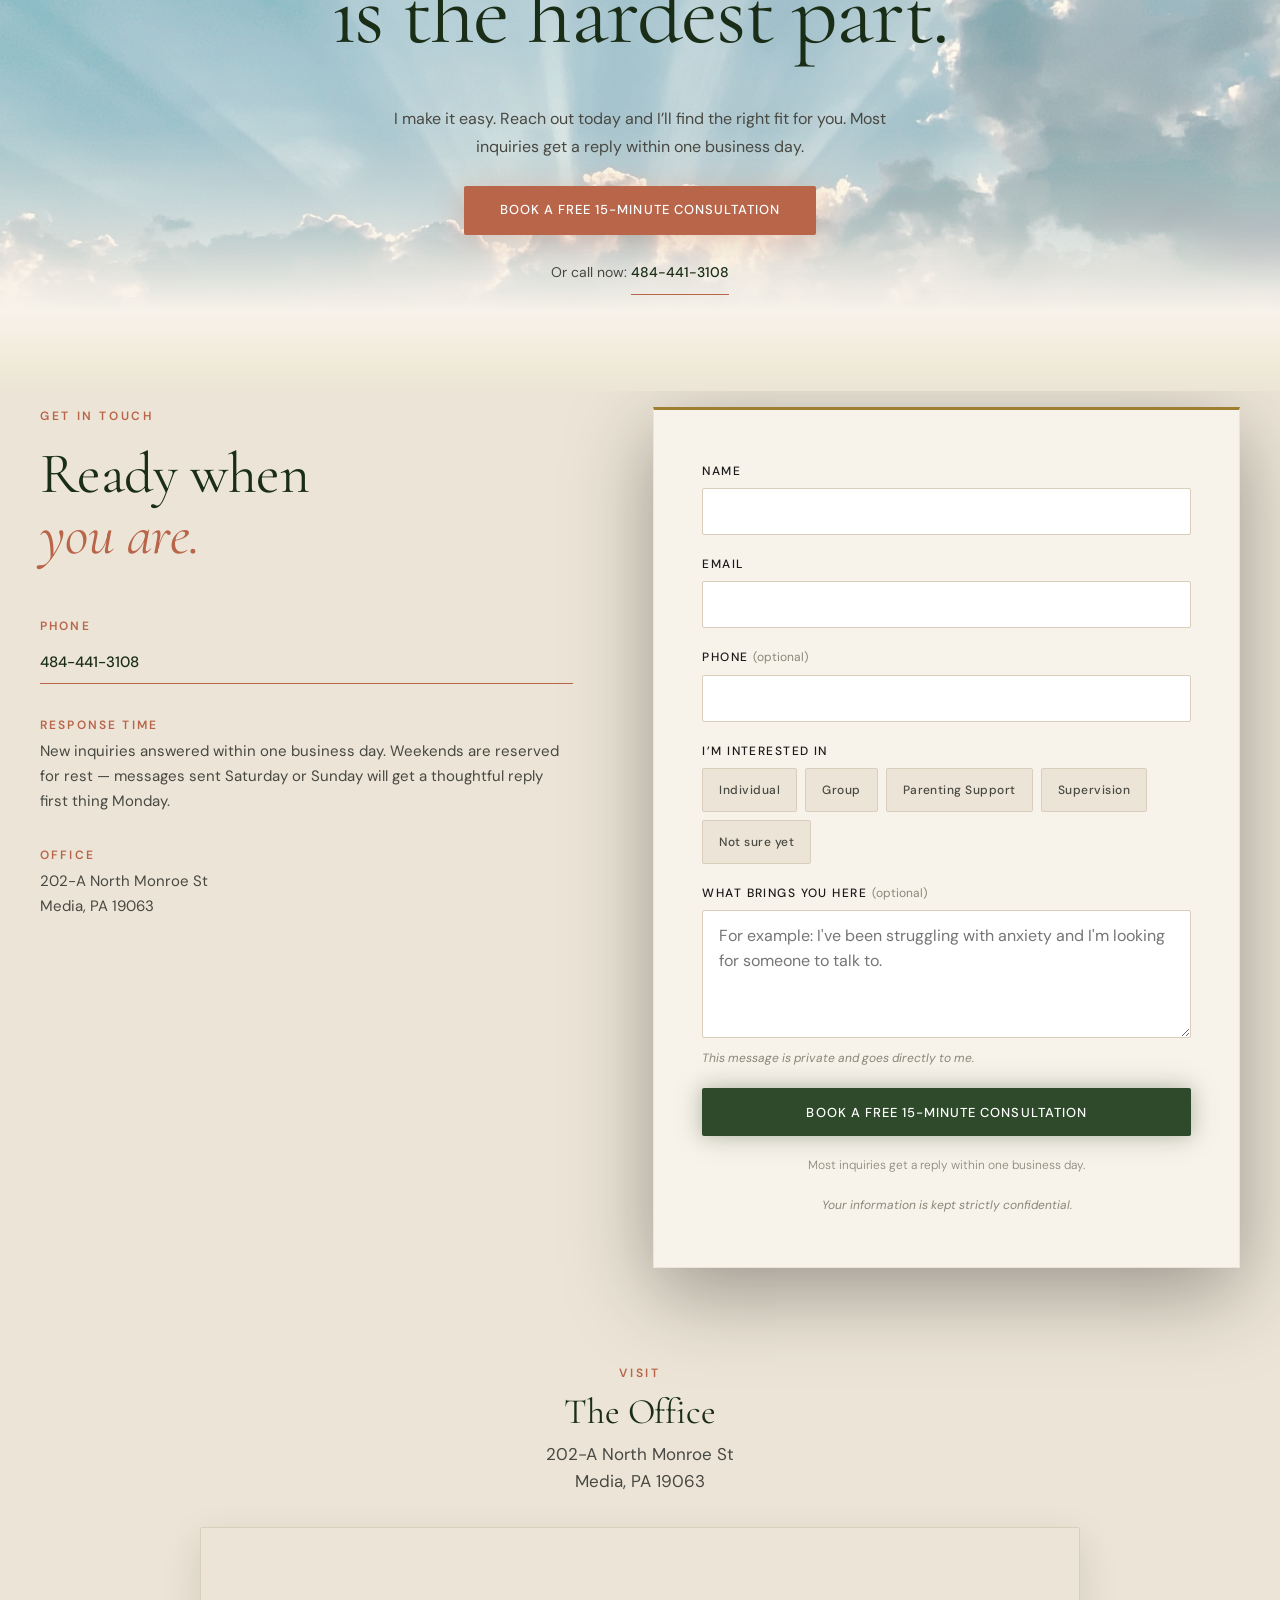
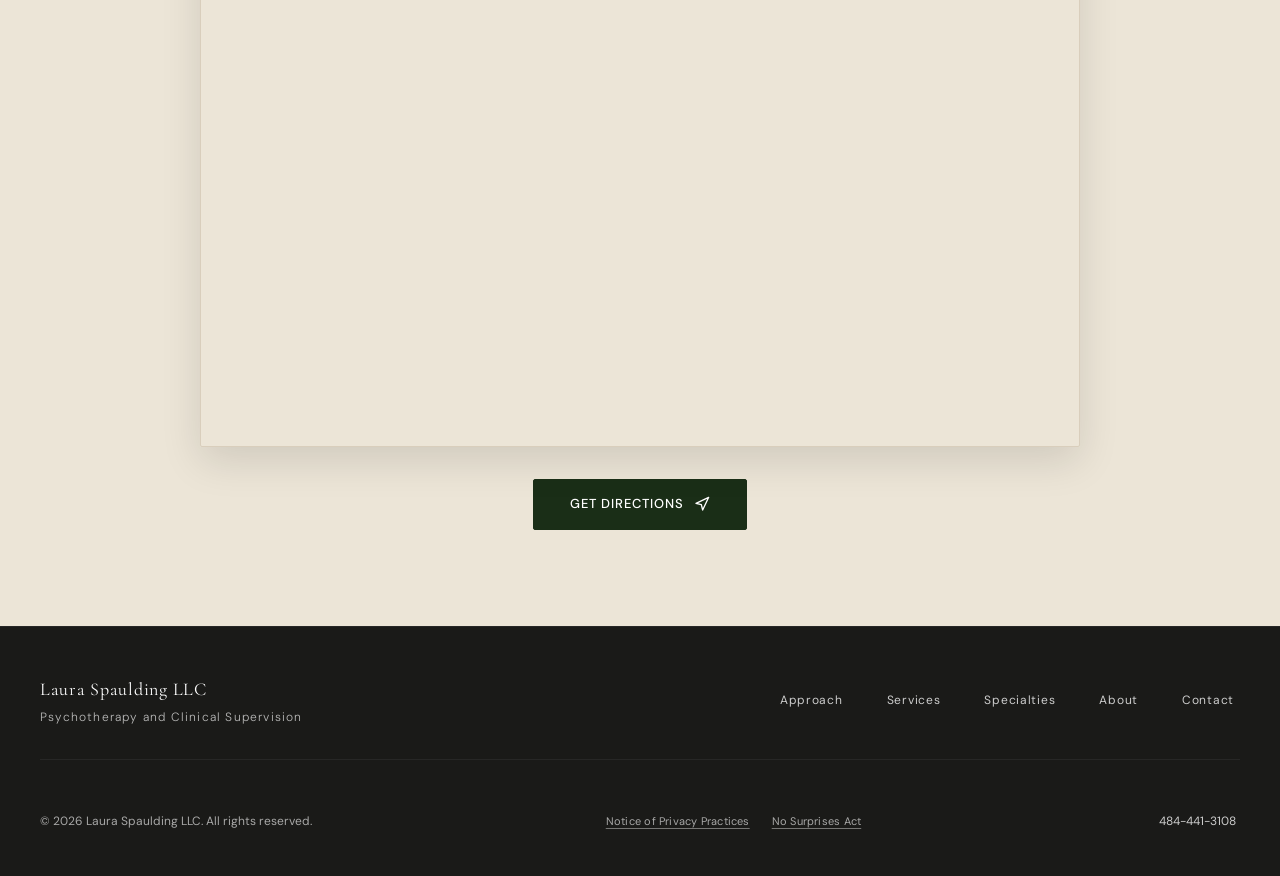
==== commit 29f24088: "hero — drop redundant 'Laura Spaulding LLC' label (navbar already shows it)" ====
--- a/index.html
+++ b/index.html
@@ -37,7 +37,7 @@
        async pattern was causing (cycle 4 perf trade-off was visible to users on
        initial load). The inline critical CSS that previously bridged the async
        gap is no longer needed. -->
-  <link rel="stylesheet" href="style.css?v=golive-success-bubble" />
+  <link rel="stylesheet" href="style.css?v=drop-hero-location" />
 
   <script type="application/ld+json">
   {
@@ -182,7 +182,6 @@
     </div>
 
     <div class="hero__content">
-      <p class="hero__location">Laura Spaulding LLC</p>
       <p class="hero__sub">Collaborative psychotherapy for individuals and groups &mdash; ages 13 through adults.</p>
       <h1 class="hero__headline">
         <span class="hero__word" style="--wi:0">You</span>
--- a/style.css
+++ b/style.css
@@ -438,15 +438,6 @@
   align-self: center;
 }
 
-.hero__location {
-  font-size: 12px;
-  font-weight: 400;
-  letter-spacing: 0.24em;
-  text-transform: uppercase;
-  color: rgba(255,255,255,0.55);
-  margin-bottom: 14px;
-  animation: hero-fade-up 1s cubic-bezier(0.22,1,0.36,1) 0.2s both;
-}
 .hero__accepting {
   display: inline-flex;
   align-items: center;
@@ -2224,7 +2215,6 @@
     flex-direction: column !important;
     align-items: center !important;
   }
-  .hero__location,
   .hero__accepting {
     text-align: center !important;
   }
@@ -3251,7 +3241,7 @@
    =================================================== */
 @media (prefers-reduced-motion: reduce) {
   .hero__word { animation: none; opacity: 1; transform: none; }
-  .hero__location, .hero__accepting, .hero__sub, .hero__actions, .hero__stats { animation: none; opacity: 1; transform: none; }
+  .hero__accepting, .hero__sub, .hero__actions, .hero__stats { animation: none; opacity: 1; transform: none; }
   .hero__bg-img { transform: none !important; }
   .hero__botanical svg { animation: none; }
   .btn--primary, .cta-section .btn--primary, .hero__accepting-dot, .hero__scroll-line { animation: none; }
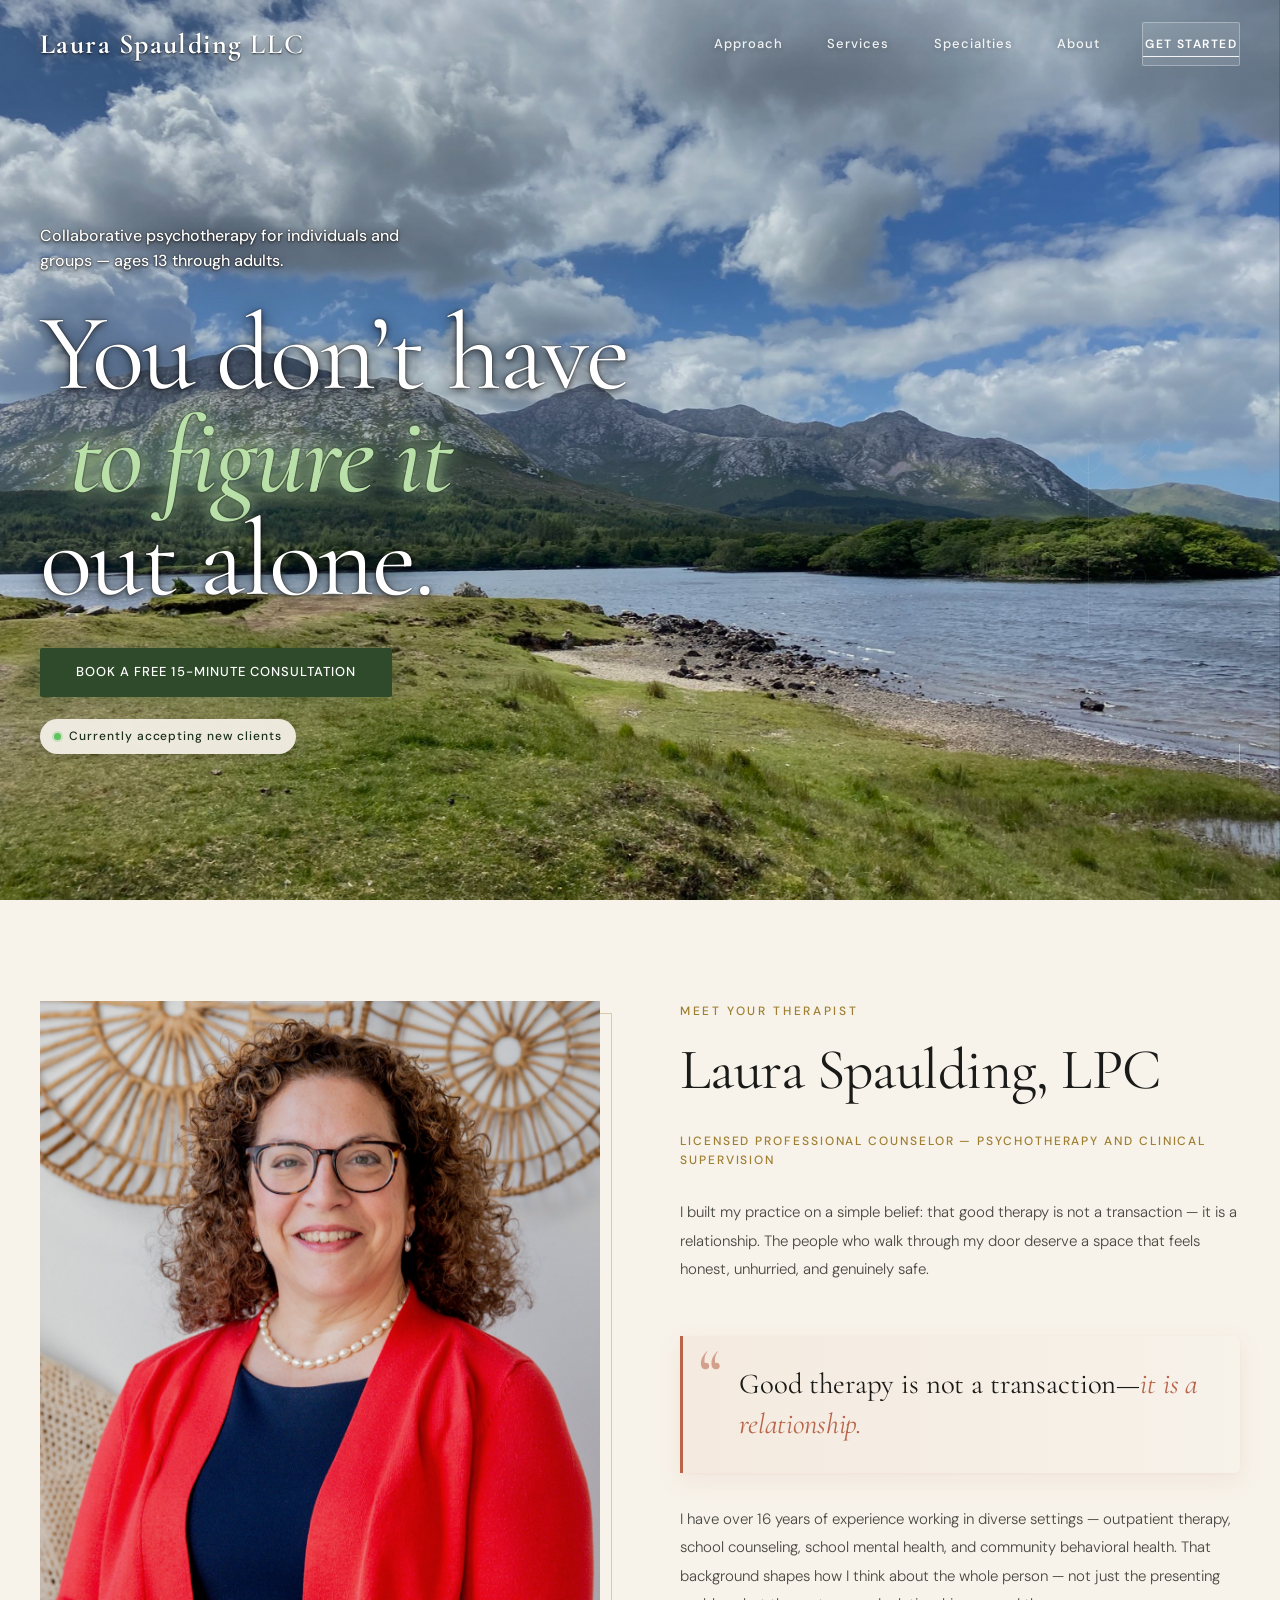
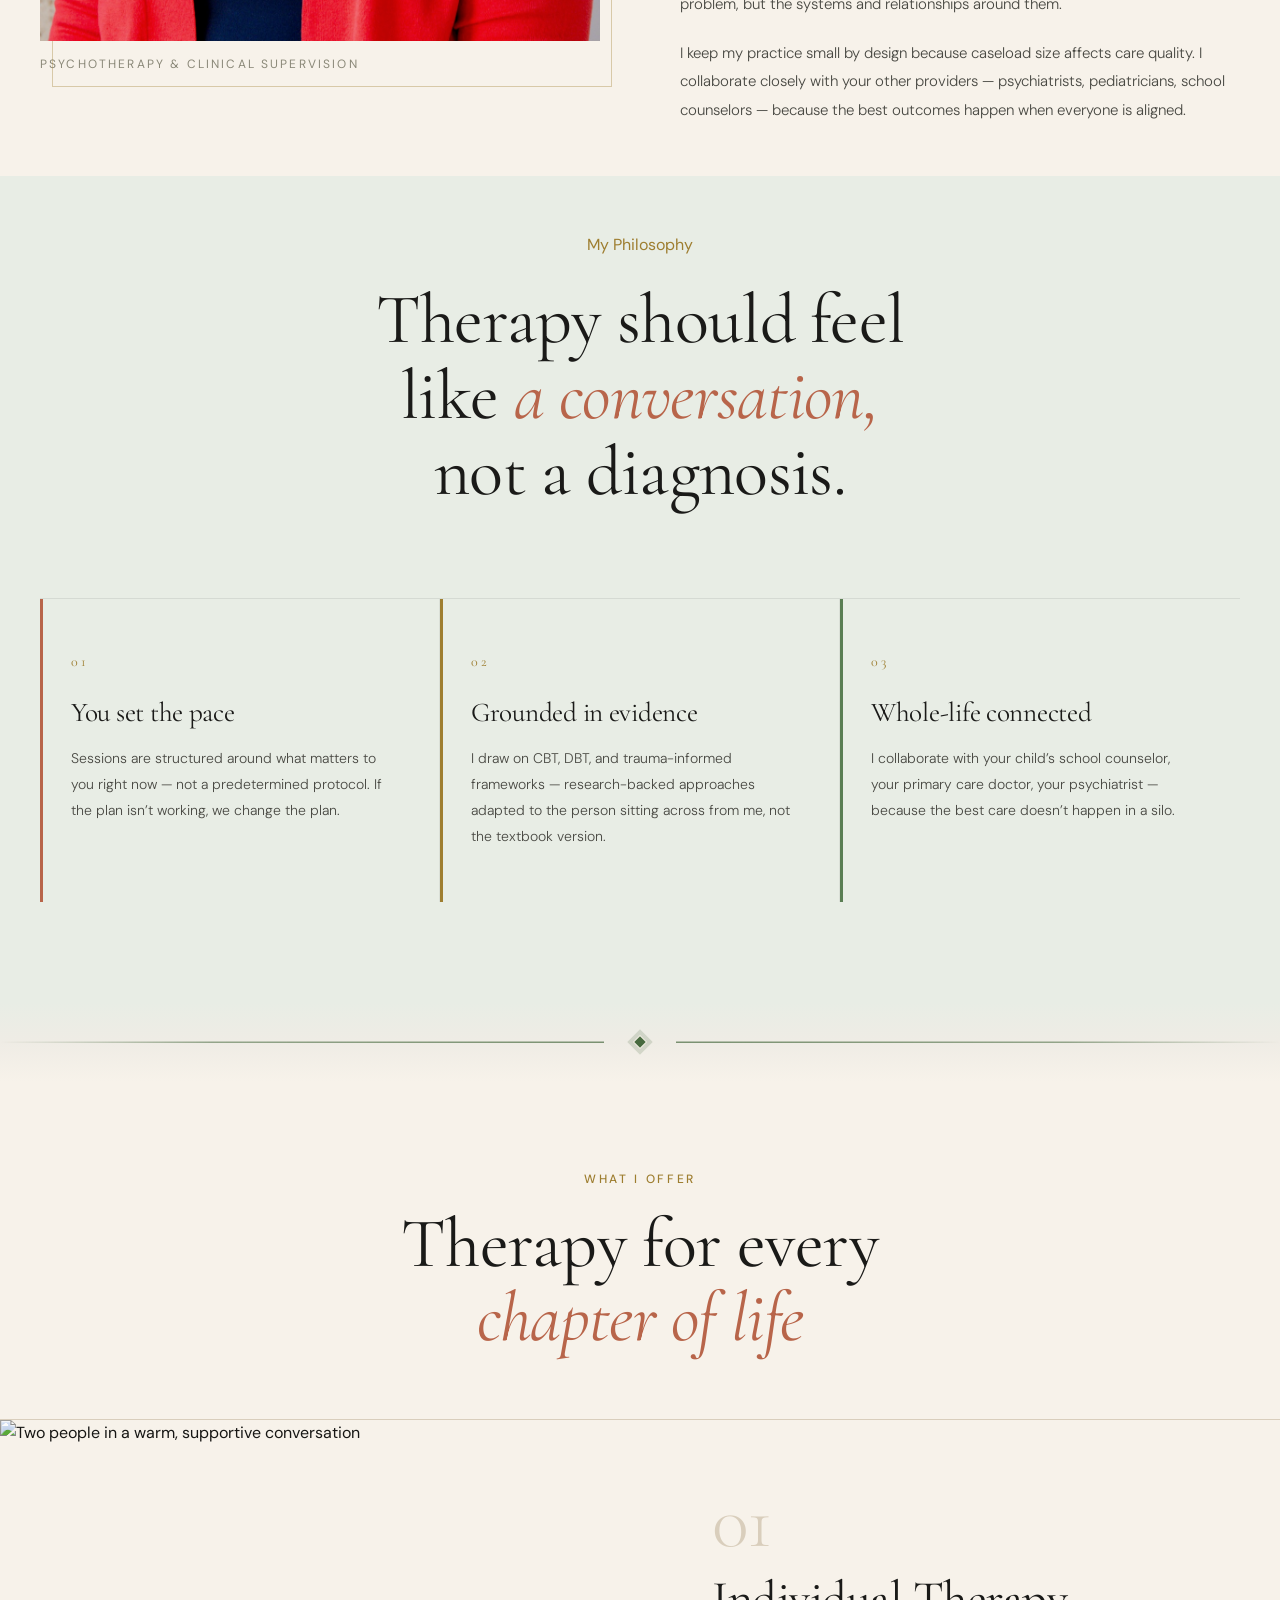
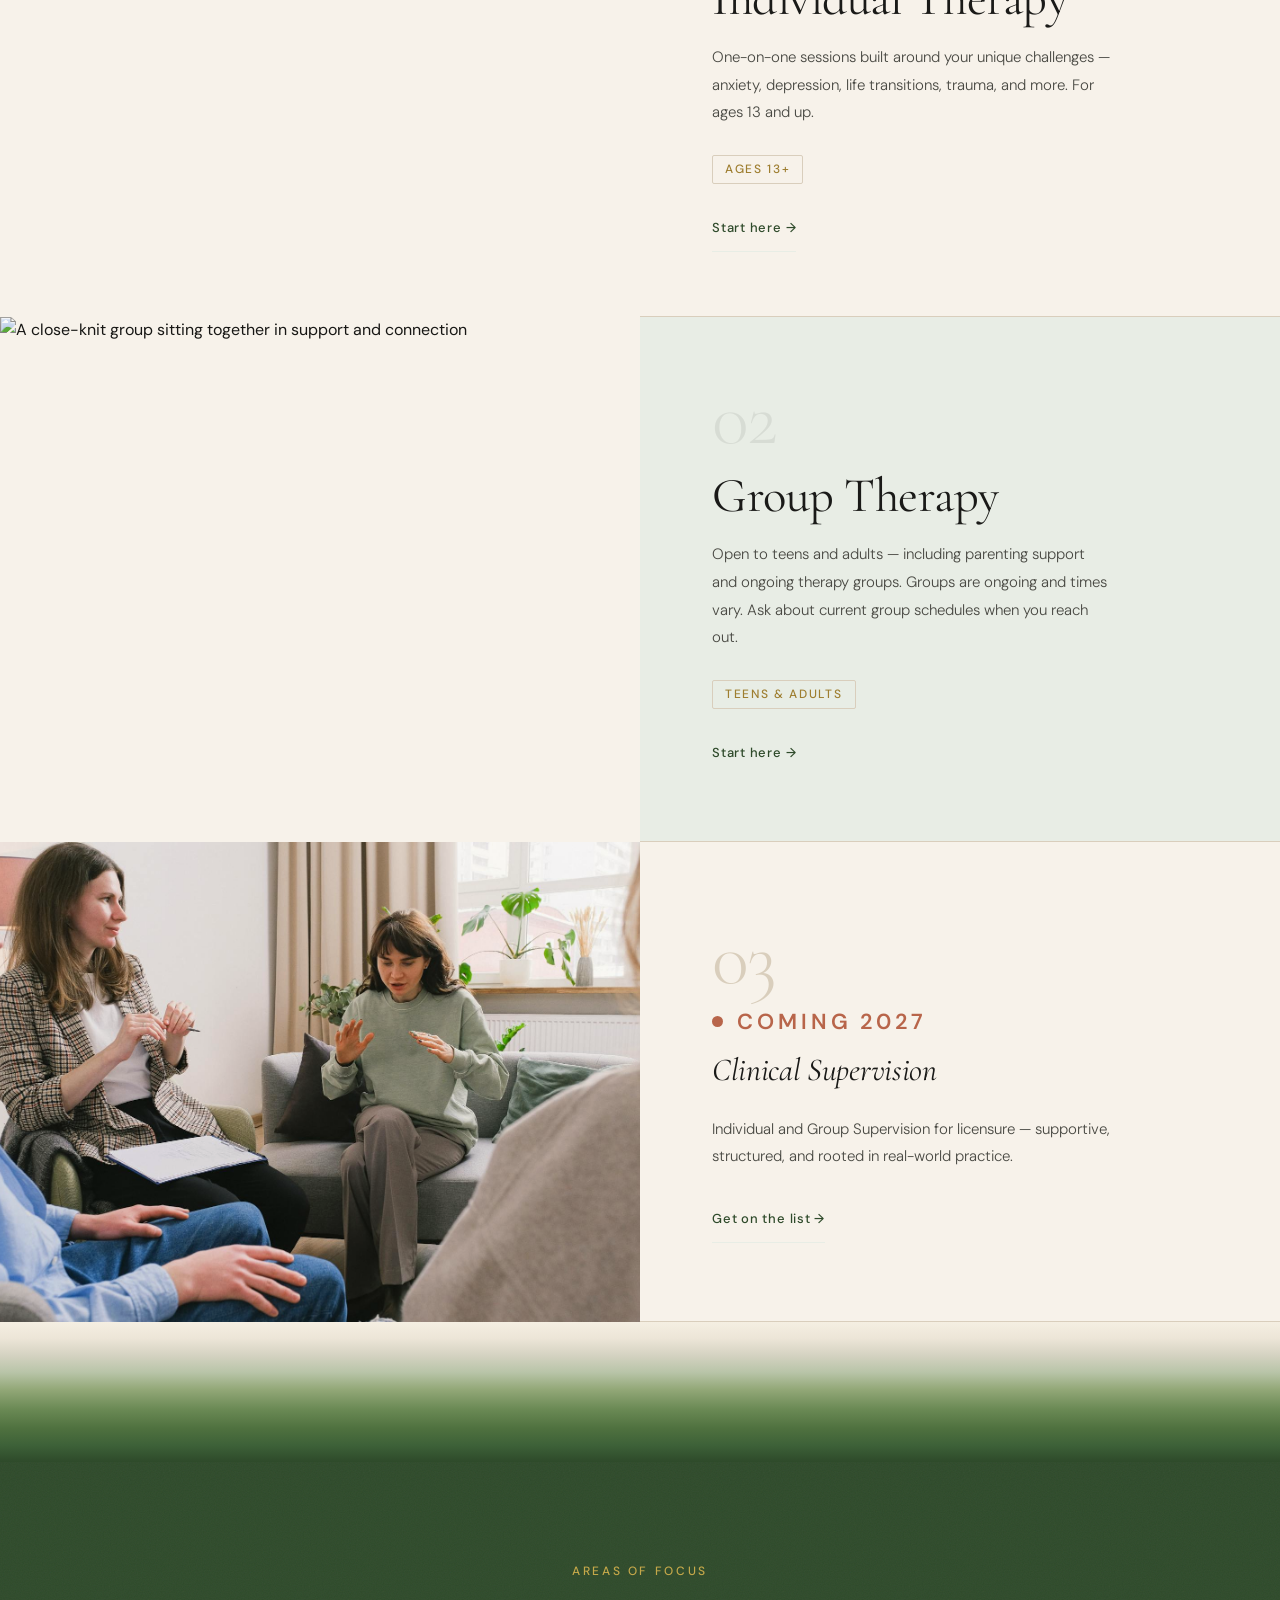
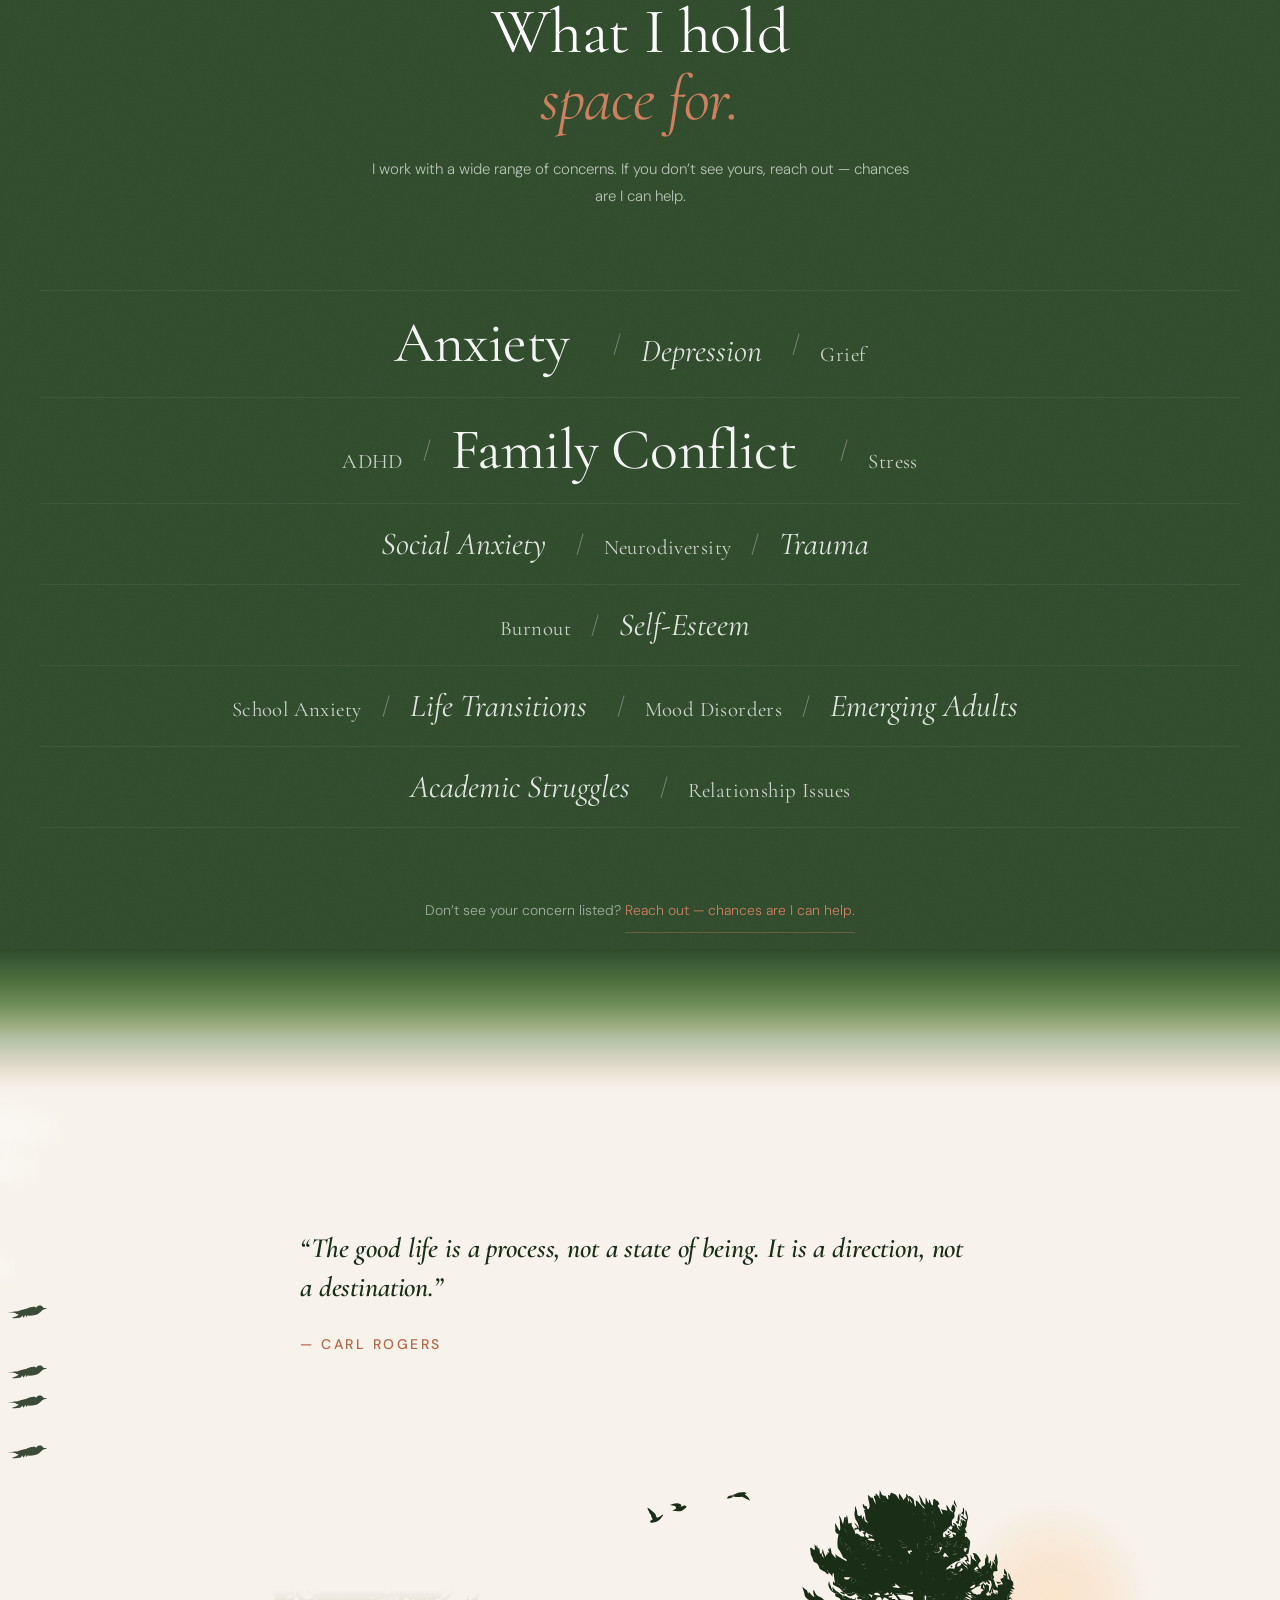
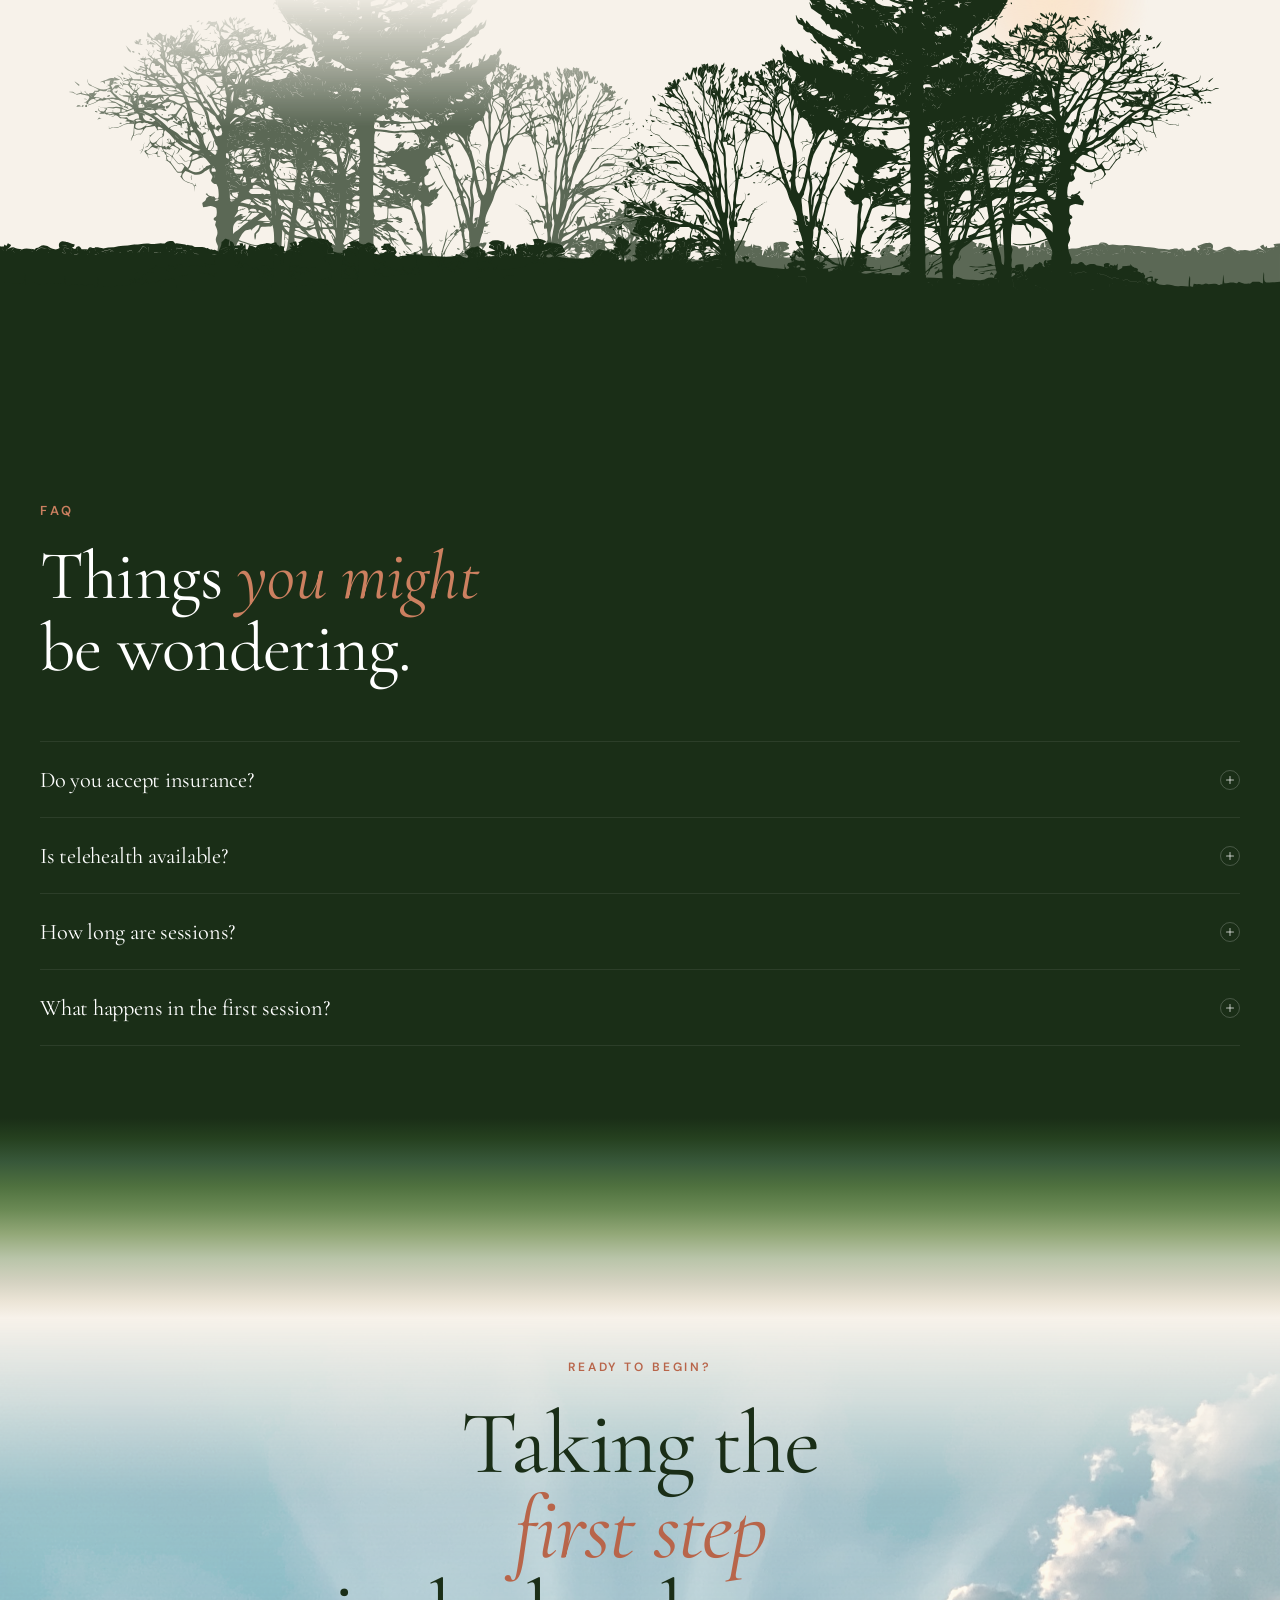
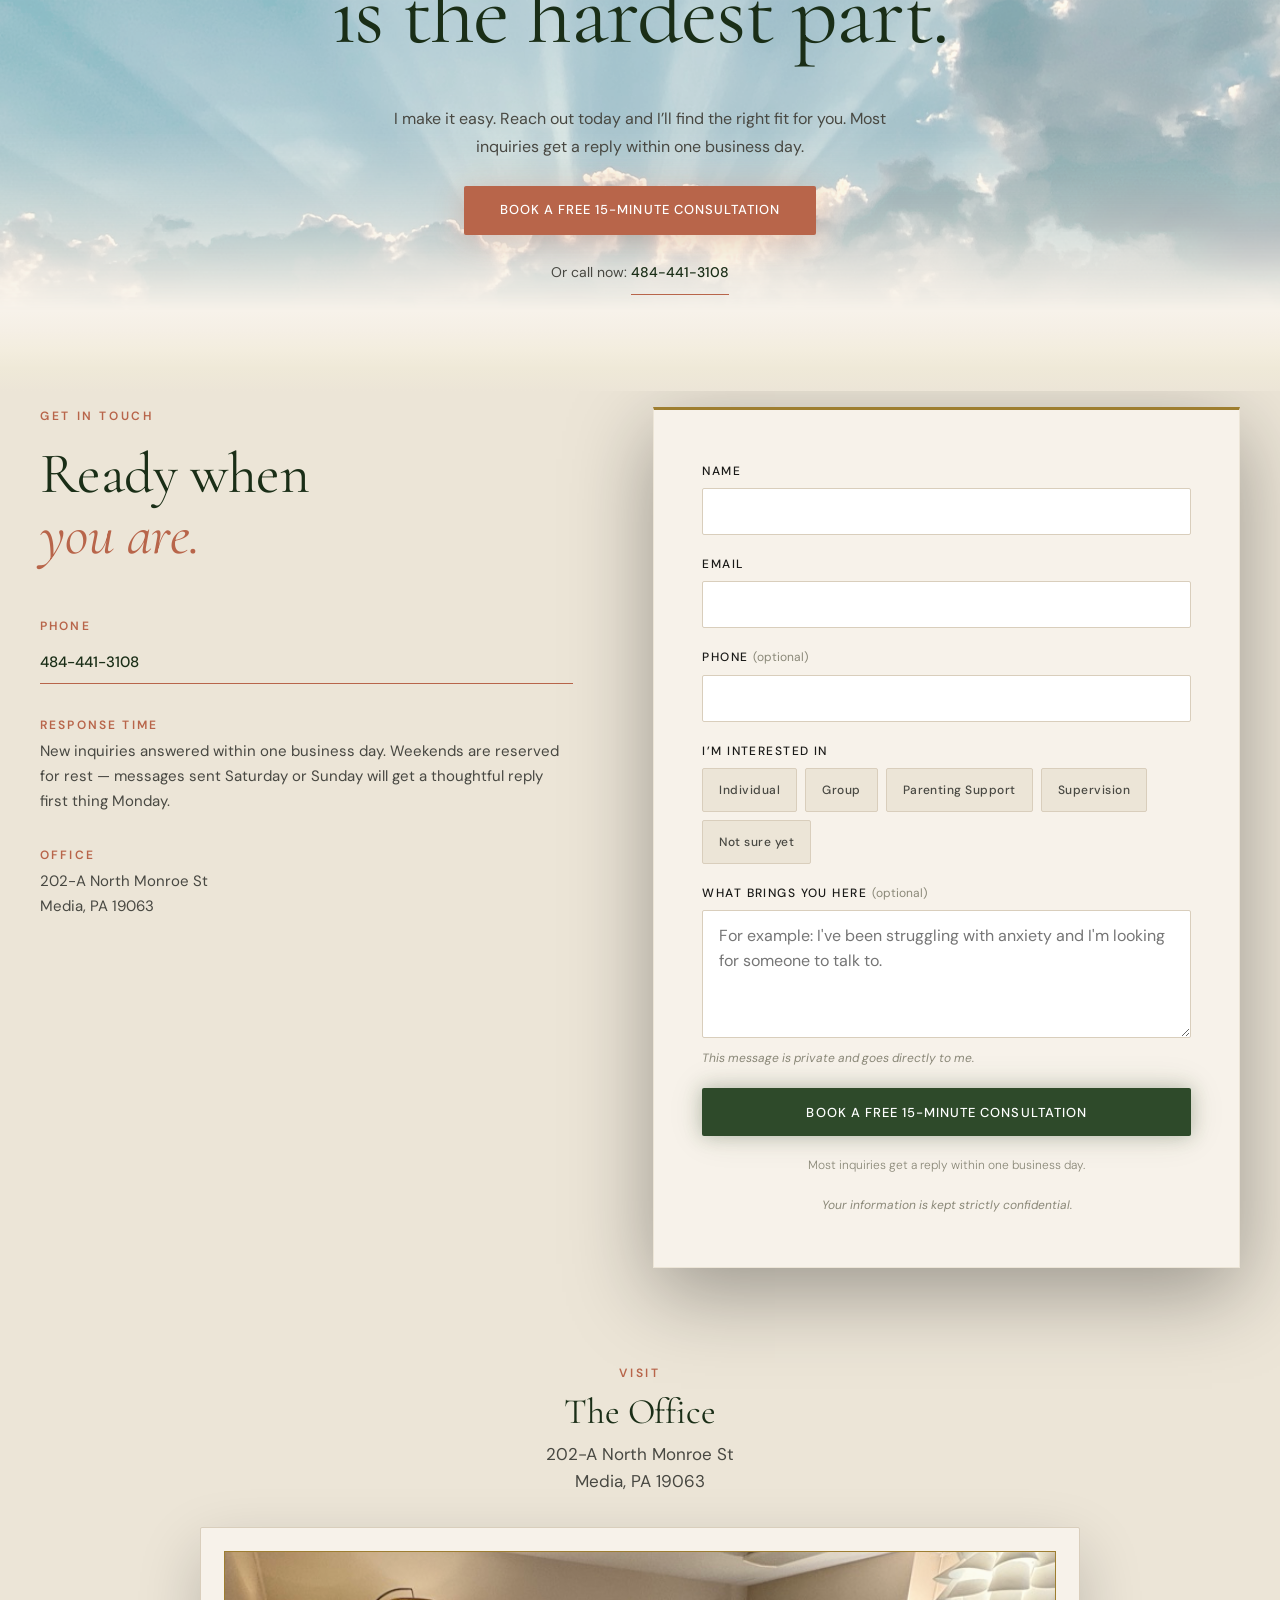
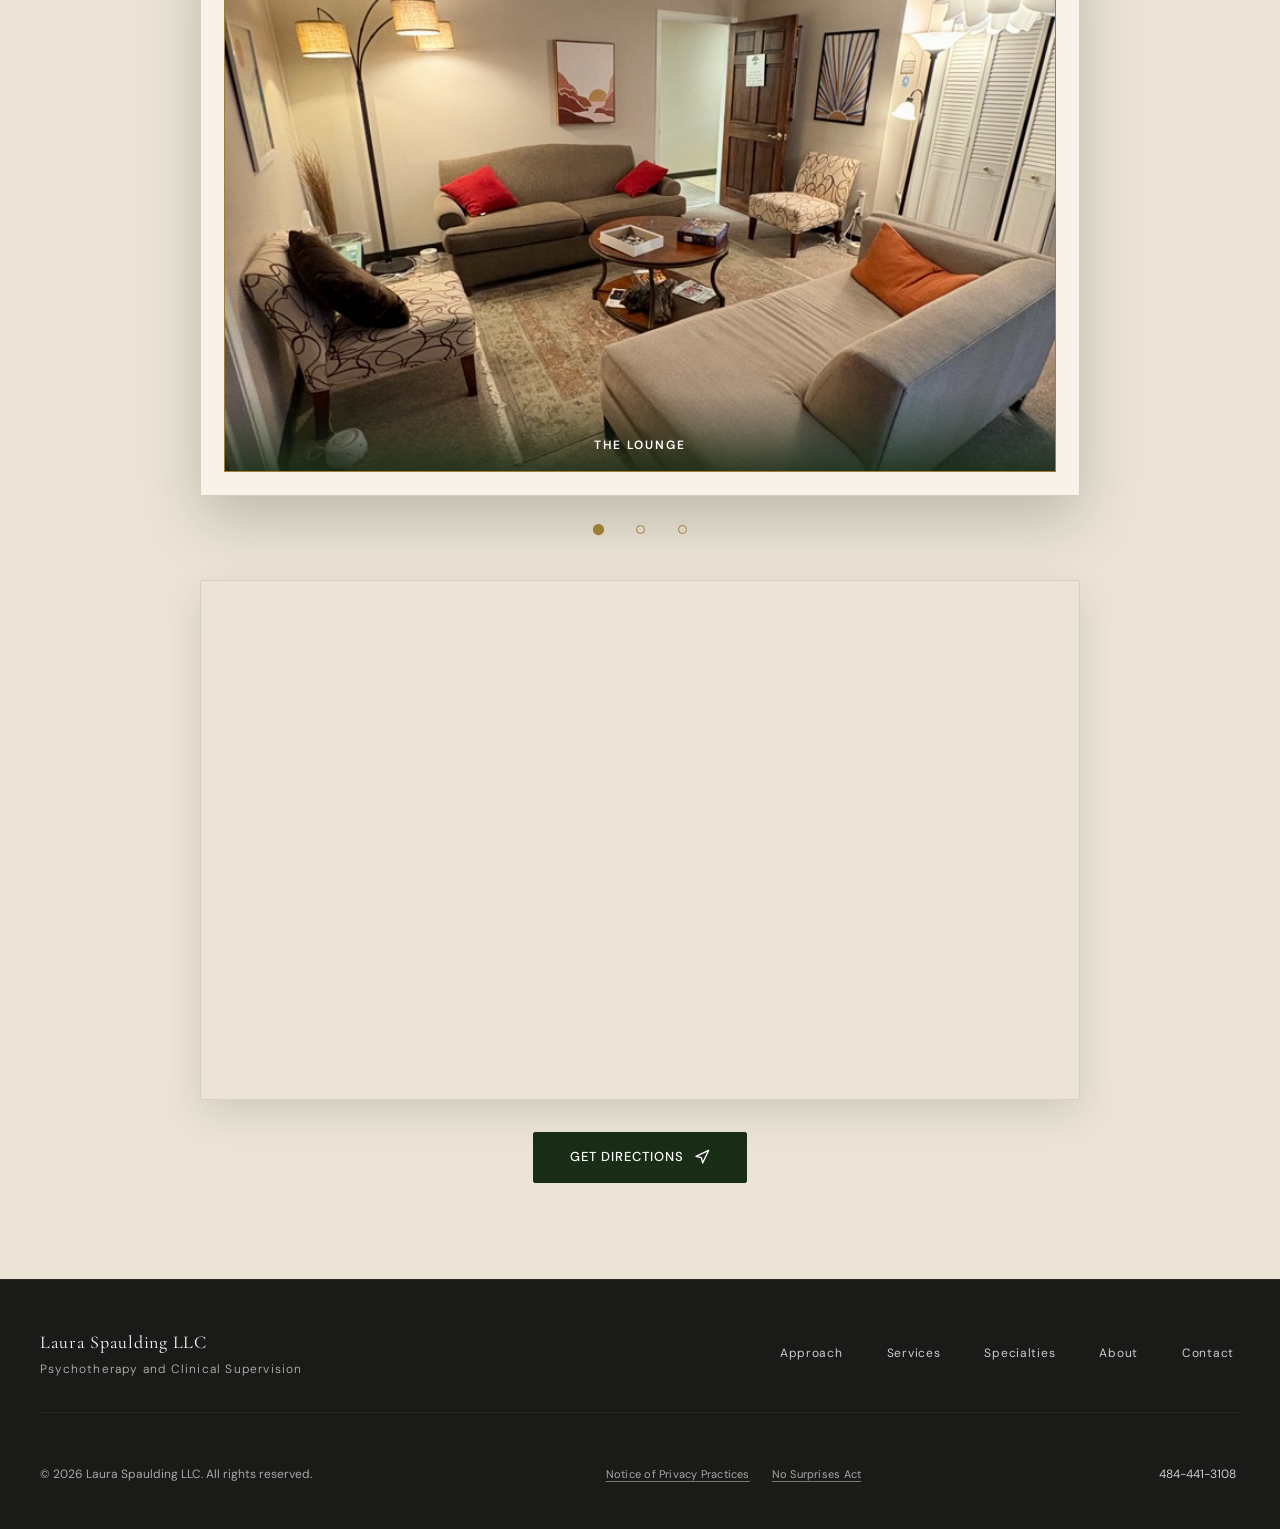
==== commit dd2c462b: "Add auto-rotating office photo carousel to the Office section Shows Laura's office (lounge, therapy " ====
--- a/index.html
+++ b/index.html
@@ -37,7 +37,7 @@
        async pattern was causing (cycle 4 perf trade-off was visible to users on
        initial load). The inline critical CSS that previously bridged the async
        gap is no longer needed. -->
-  <link rel="stylesheet" href="style.css?v=drop-hero-location" />
+  <link rel="stylesheet" href="style.css?v=office-carousel-matte" />
 
   <script type="application/ld+json">
   {
@@ -673,6 +673,42 @@
           Media, PA 19063
         </address>
       </div>
+
+      <!-- Office photo carousel — auto-rotates every 5s, swipeable by hand,
+           pauses on hover/touch. Framed to match the map card below (parchment
+           border + soft shadow) so the whole "Office" block reads as one unit. -->
+      <div class="office-carousel reveal" data-office-carousel aria-roledescription="carousel" aria-label="Photographs of the office">
+        <div class="office-carousel__frame">
+        <div class="office-carousel__viewport">
+          <ul class="office-carousel__track">
+            <li class="office-carousel__slide">
+              <img src="assets/photos/office-lounge.jpg"
+                   alt="The office lounge — soft seating, warm lamplight, and calming artwork"
+                   width="750" height="1000" loading="lazy" />
+              <span class="office-carousel__cap">The Lounge</span>
+            </li>
+            <li class="office-carousel__slide">
+              <img src="assets/photos/office-therapy-room.jpg"
+                   alt="A bright therapy room with a comfortable sofa and large sunlit windows"
+                   width="1200" height="900" loading="lazy" />
+              <span class="office-carousel__cap">Therapy Room</span>
+            </li>
+            <li class="office-carousel__slide">
+              <img src="assets/photos/office-exterior.jpg"
+                   alt="Exterior of the office building at 202-A North Monroe Street, Media, PA"
+                   width="1100" height="825" loading="lazy" />
+              <span class="office-carousel__cap">202-A North Monroe St</span>
+            </li>
+          </ul>
+        </div>
+        </div><!-- /.office-carousel__frame -->
+        <div class="office-carousel__dots" role="tablist" aria-label="Choose a photo to view">
+          <button class="office-carousel__dot is-active" type="button" role="tab" aria-selected="true" aria-label="Show photo 1: the lounge"></button>
+          <button class="office-carousel__dot" type="button" role="tab" aria-selected="false" aria-label="Show photo 2: the therapy room"></button>
+          <button class="office-carousel__dot" type="button" role="tab" aria-selected="false" aria-label="Show photo 3: the building exterior"></button>
+        </div>
+      </div>
+
       <div class="contact__map">
         <iframe
           src="https://maps.google.com/maps?q=202-A+North+Monroe+St%2C+Media%2C+PA+19063&amp;t=&amp;z=16&amp;ie=UTF8&amp;iwloc=&amp;output=embed"
@@ -721,6 +757,6 @@
     </div>
   </footer>
 
-  <script src="main.js?v=nav-fix" defer></script>
+  <script src="main.js?v=office-carousel" defer></script>
 </body>
 </html>
--- a/style.css
+++ b/style.css
@@ -1969,12 +1969,105 @@
   transition: transform 0.28s ease;
 }
 
+/* ---- Office photo carousel ----
+   One photo at a time, auto-rotating every 5s (JS), swipeable by hand.
+   The viewport uses the same parchment border + soft shadow as the map card
+   directly below, so the Office block reads as one cohesive unit. */
+.office-carousel { width: 100%; }
+/* Museum matte — the photo is set inside a cream mat with a fine gold bevel
+   line and soft depth, so it reads like a matted, framed photograph. */
+.office-carousel__frame {
+  background: var(--parchment);
+  padding: 24px;
+  border: 1px solid var(--parchment-xdk);
+  border-radius: 2px;
+  box-shadow: 0 24px 64px rgba(0,0,0,0.20);
+}
+.office-carousel__viewport {
+  position: relative;
+  overflow-x: auto;
+  overflow-y: hidden;
+  scroll-snap-type: x mandatory;
+  -webkit-overflow-scrolling: touch;
+  scrollbar-width: none;                 /* Firefox */
+  box-shadow: 0 0 0 1px var(--gold);     /* fine gold bevel around the image opening */
+  aspect-ratio: 16 / 10;
+  max-height: 560px;
+}
+.office-carousel__viewport::-webkit-scrollbar { display: none; }  /* Safari/Chrome */
+.office-carousel__track {
+  display: flex;
+  list-style: none;
+  margin: 0;
+  padding: 0;
+  height: 100%;
+}
+.office-carousel__slide {
+  position: relative;
+  flex: 0 0 100%;
+  width: 100%;
+  height: 100%;
+  scroll-snap-align: start;
+}
+.office-carousel__slide img {
+  width: 100%;
+  height: 100%;
+  object-fit: cover;
+  display: block;
+  filter: sepia(6%) brightness(0.97) contrast(1.03);
+}
+.office-carousel__cap {
+  position: absolute;
+  left: 0; right: 0; bottom: 0;
+  padding: 44px 20px 16px;
+  font-family: 'DM Sans', sans-serif;
+  font-size: 12px;
+  font-weight: 600;
+  letter-spacing: 0.16em;
+  text-transform: uppercase;
+  color: #fff;
+  background: linear-gradient(to top, rgba(26,46,23,0.82) 0%, rgba(26,46,23,0.30) 55%, transparent 100%);
+}
+/* Dots — gold ring outline that fills when active, echoing the site's gold accents */
+.office-carousel__dots {
+  display: flex;
+  justify-content: center;
+  gap: 6px;
+  margin-top: 16px;
+}
+.office-carousel__dot {
+  width: 36px;
+  height: 36px;
+  display: inline-flex;
+  align-items: center;
+  justify-content: center;
+  background: none;
+  border: none;
+  cursor: pointer;
+  padding: 0;
+}
+.office-carousel__dot::before {
+  content: '';
+  width: 9px;
+  height: 9px;
+  border-radius: 50%;
+  border: 1px solid var(--gold);
+  background: transparent;
+  transition: background 0.3s ease, transform 0.3s ease;
+}
+.office-carousel__dot:hover::before { background: rgba(158,126,48,0.4); }
+.office-carousel__dot.is-active::before { background: var(--gold); transform: scale(1.25); }
+
 @media (max-width: 760px) {
   .contact__location {
     padding: 0 20px 64px;
     gap: 24px;
   }
   .contact__map { aspect-ratio: 4 / 5; max-height: 460px; }
+  /* Taller frame on phones so portrait/landscape shots both read well;
+     tighter mat so the photo keeps most of the width */
+  .office-carousel__viewport { aspect-ratio: 3 / 4; max-height: 520px; }
+  .office-carousel__frame { padding: 14px; }
 }
 
 /* ===================================================
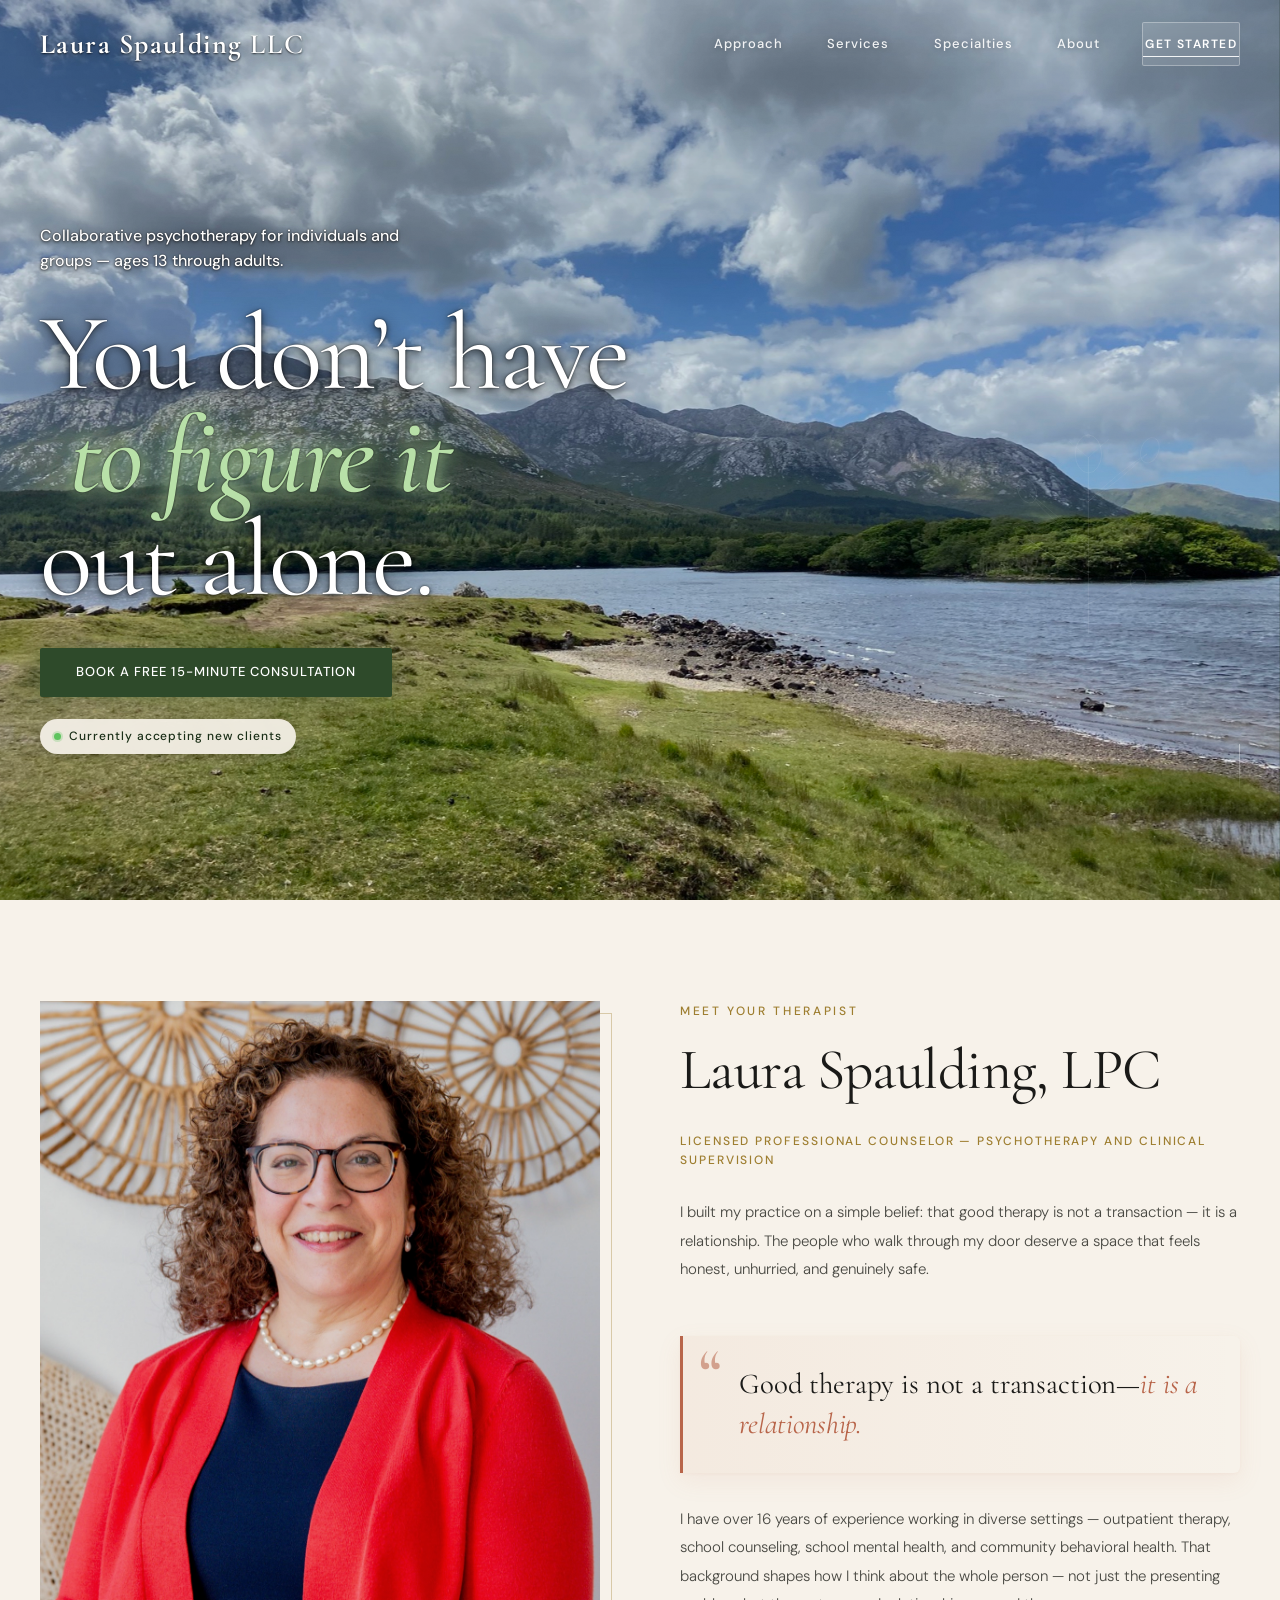
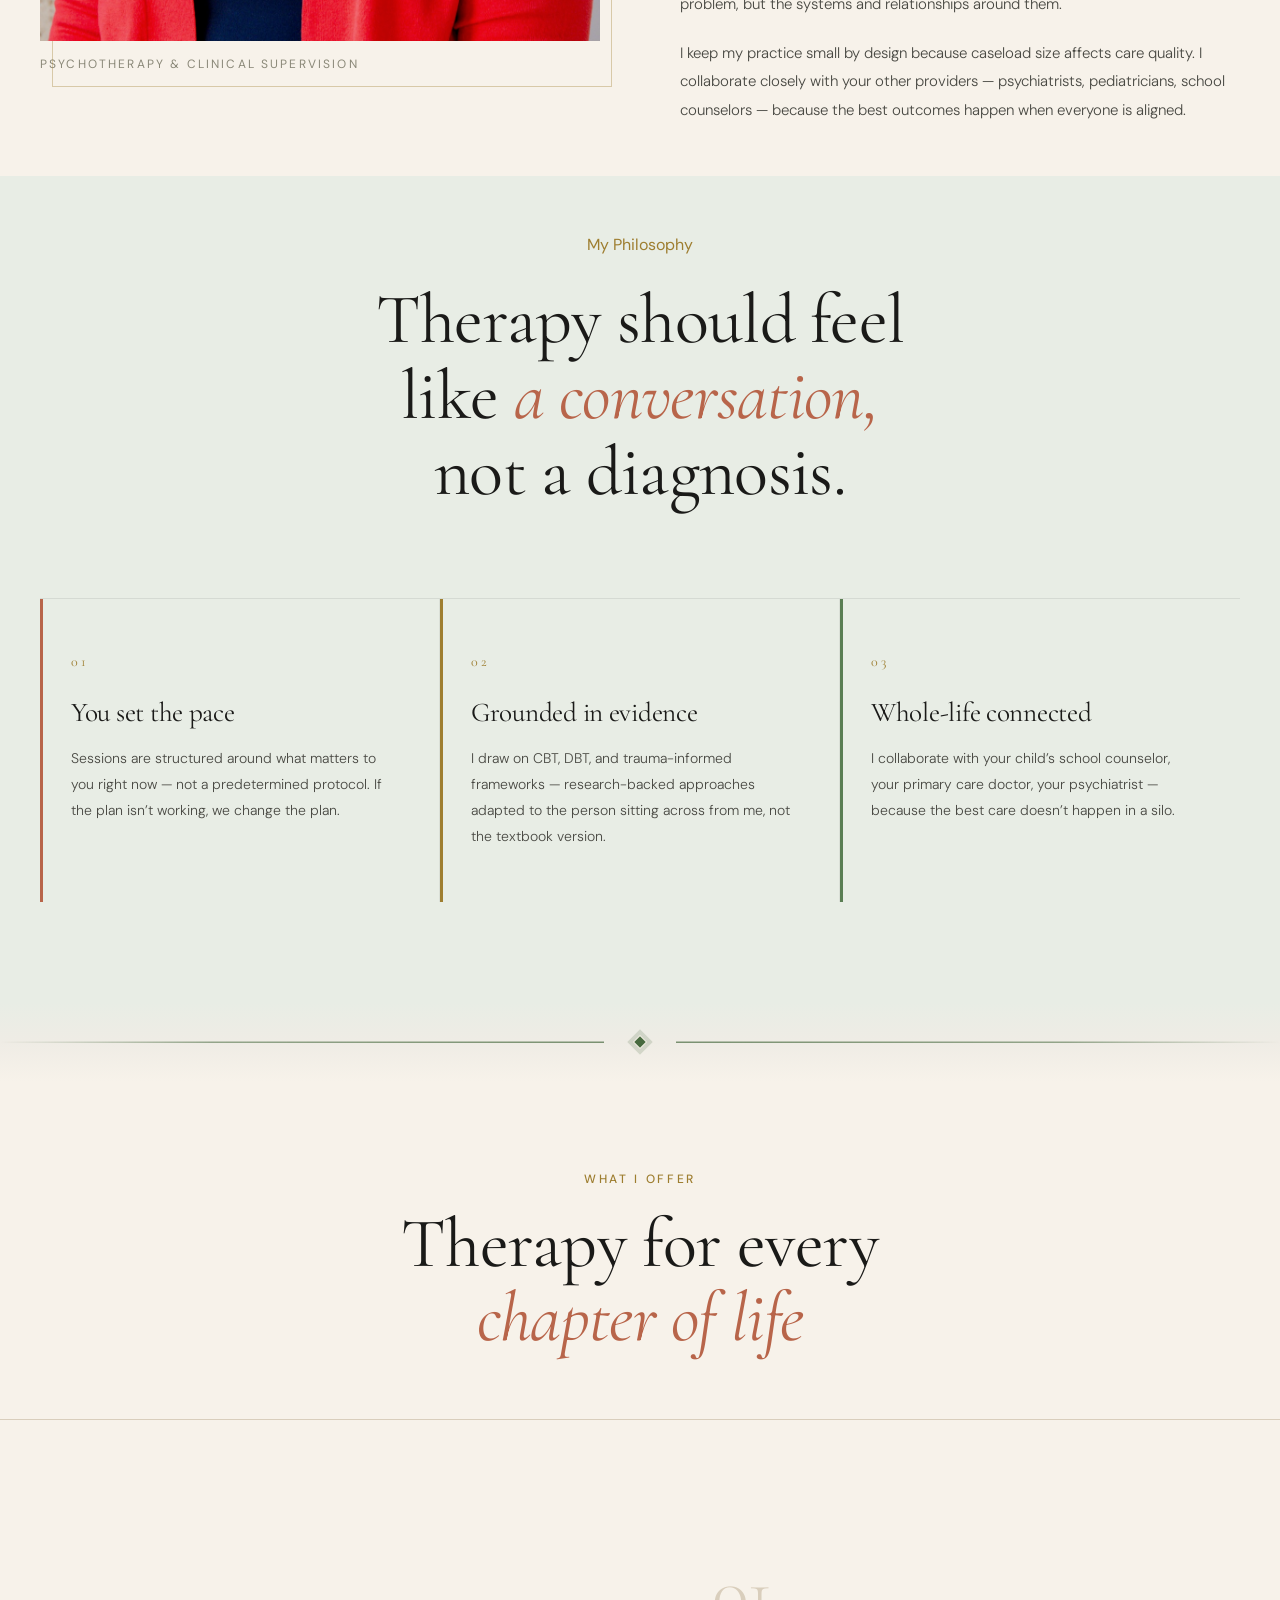
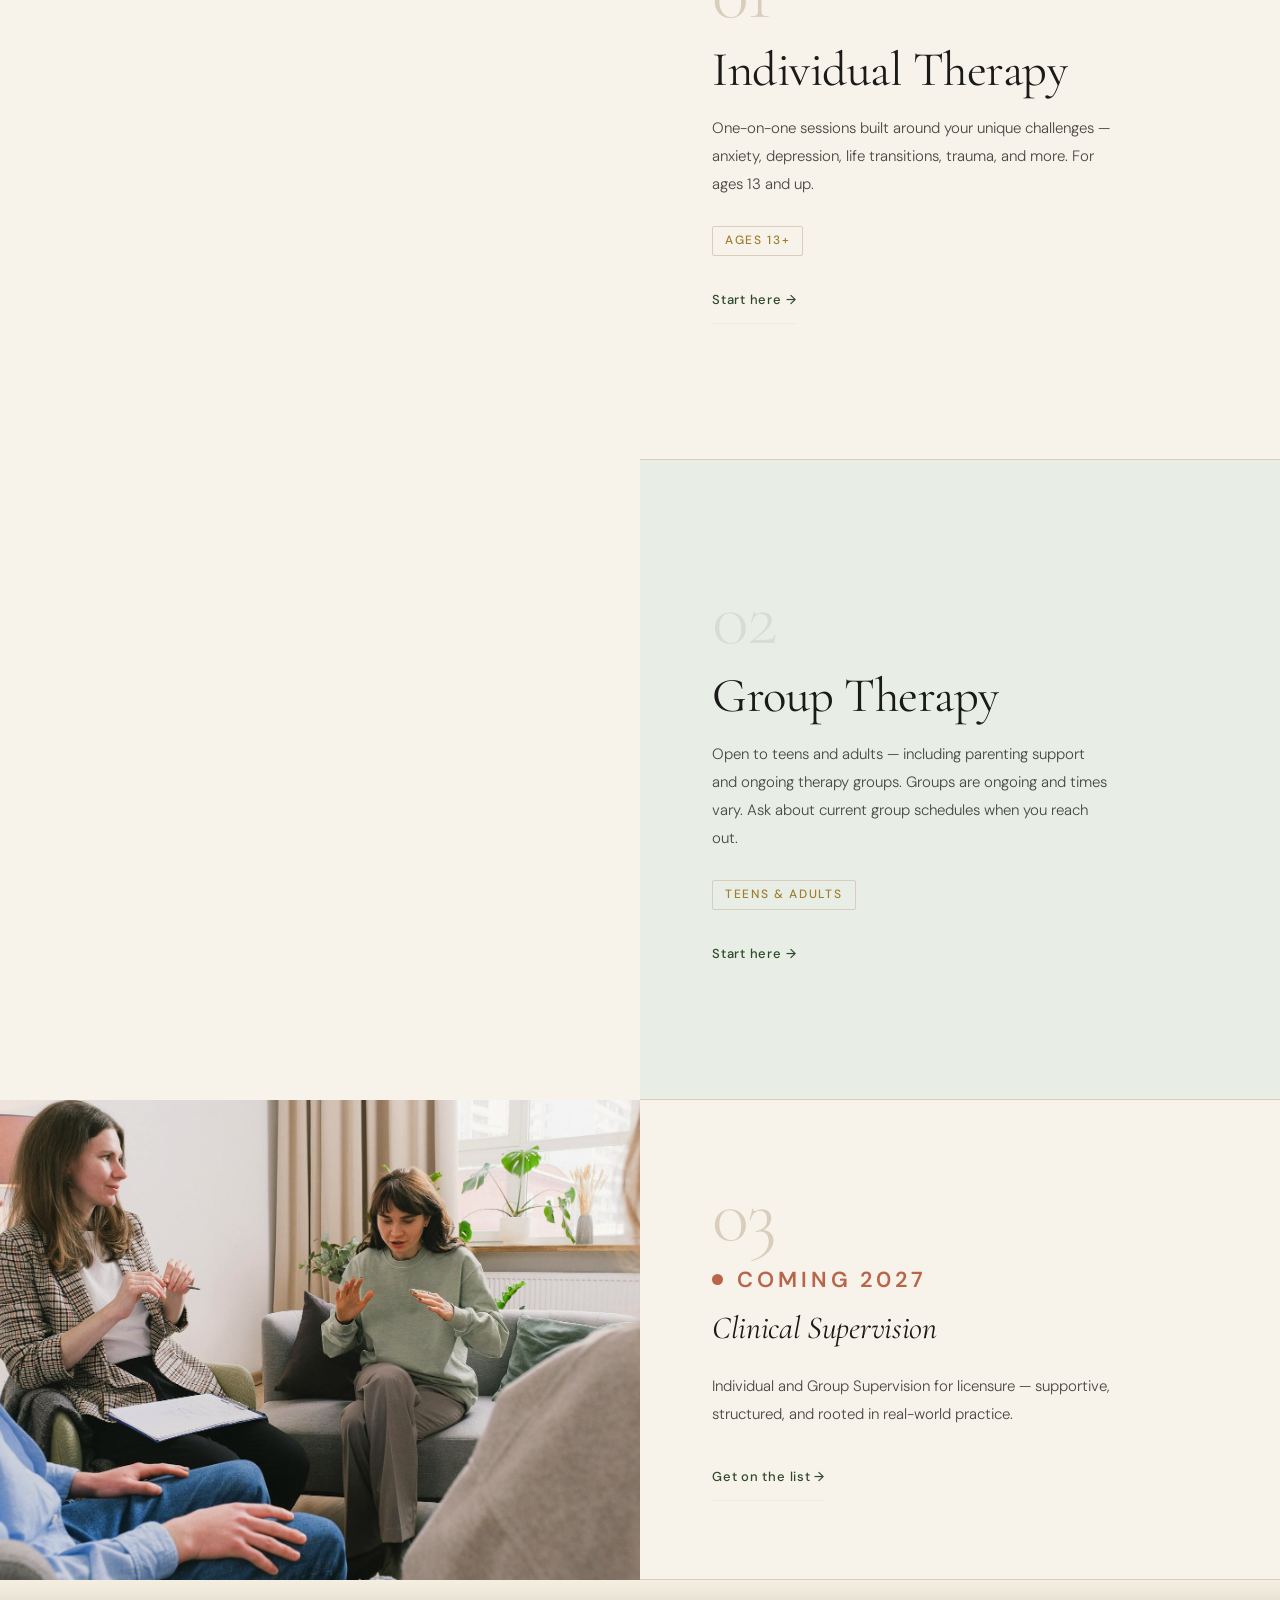
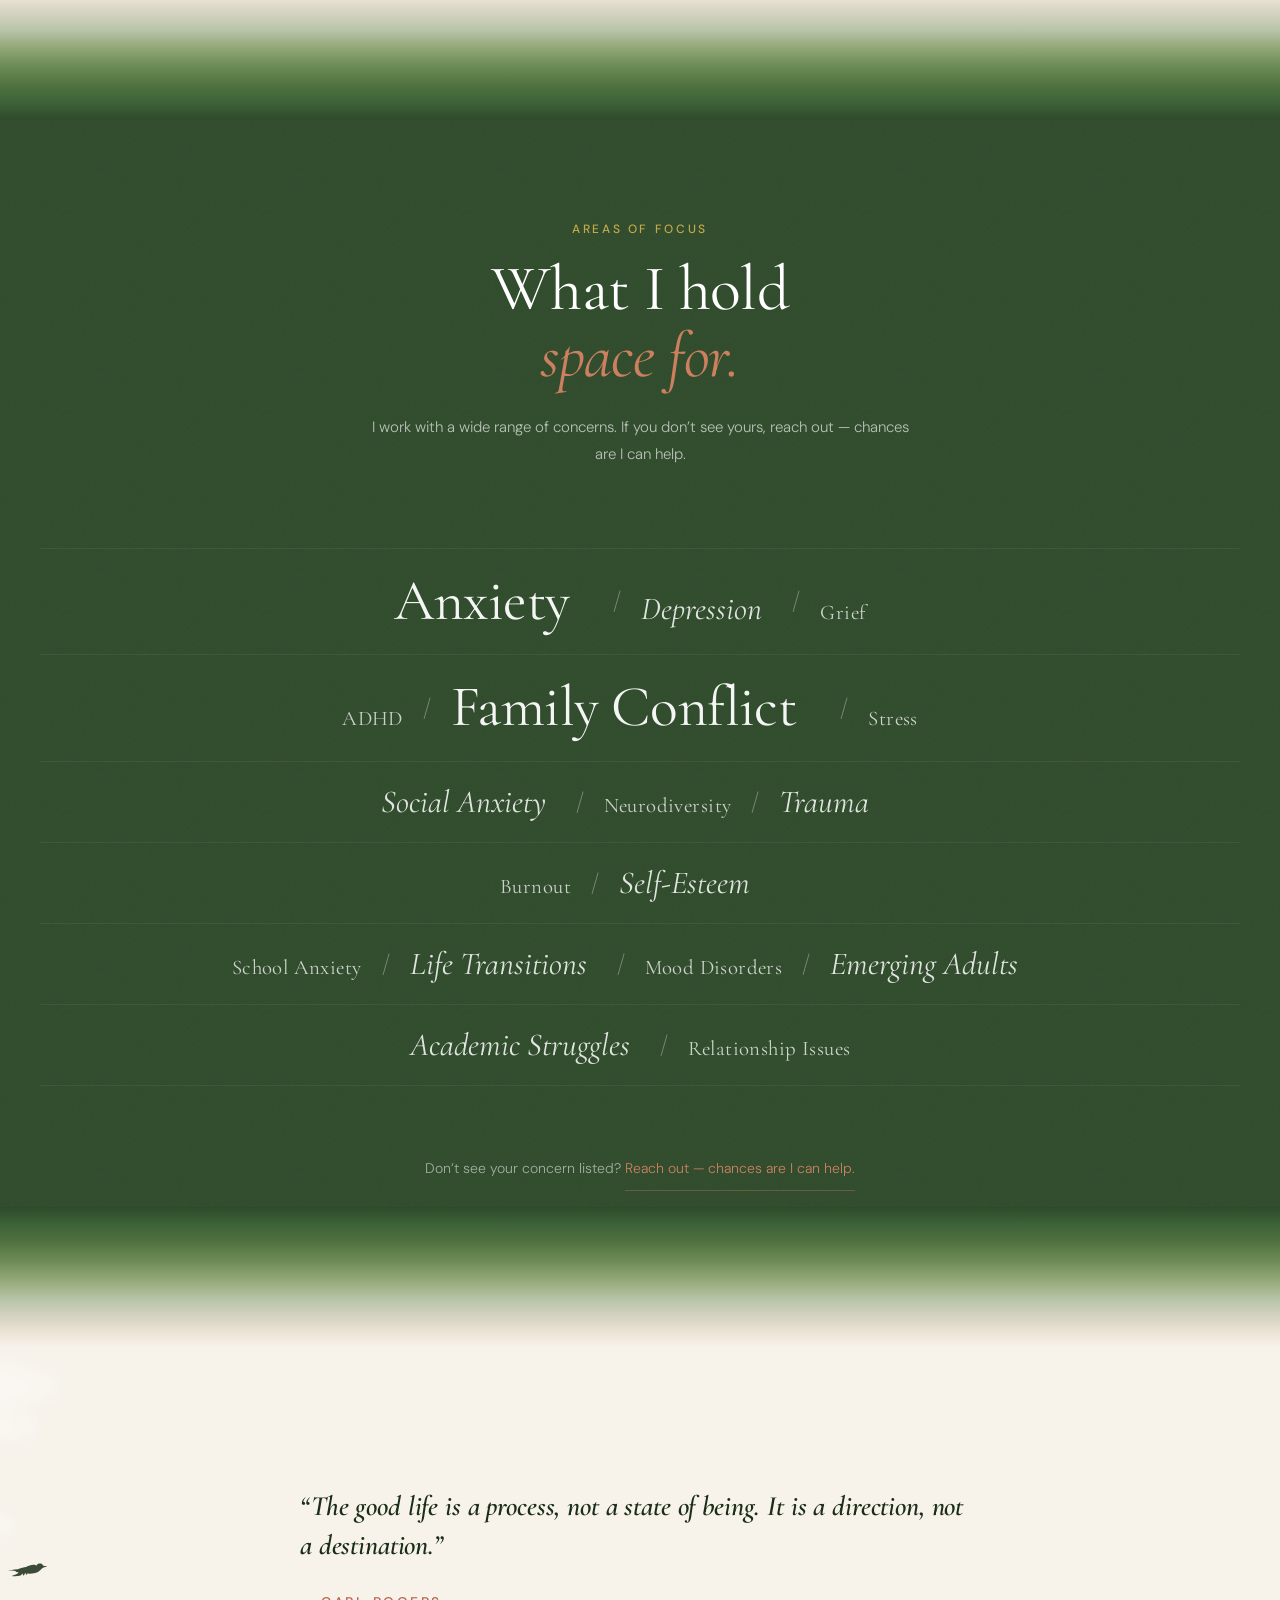
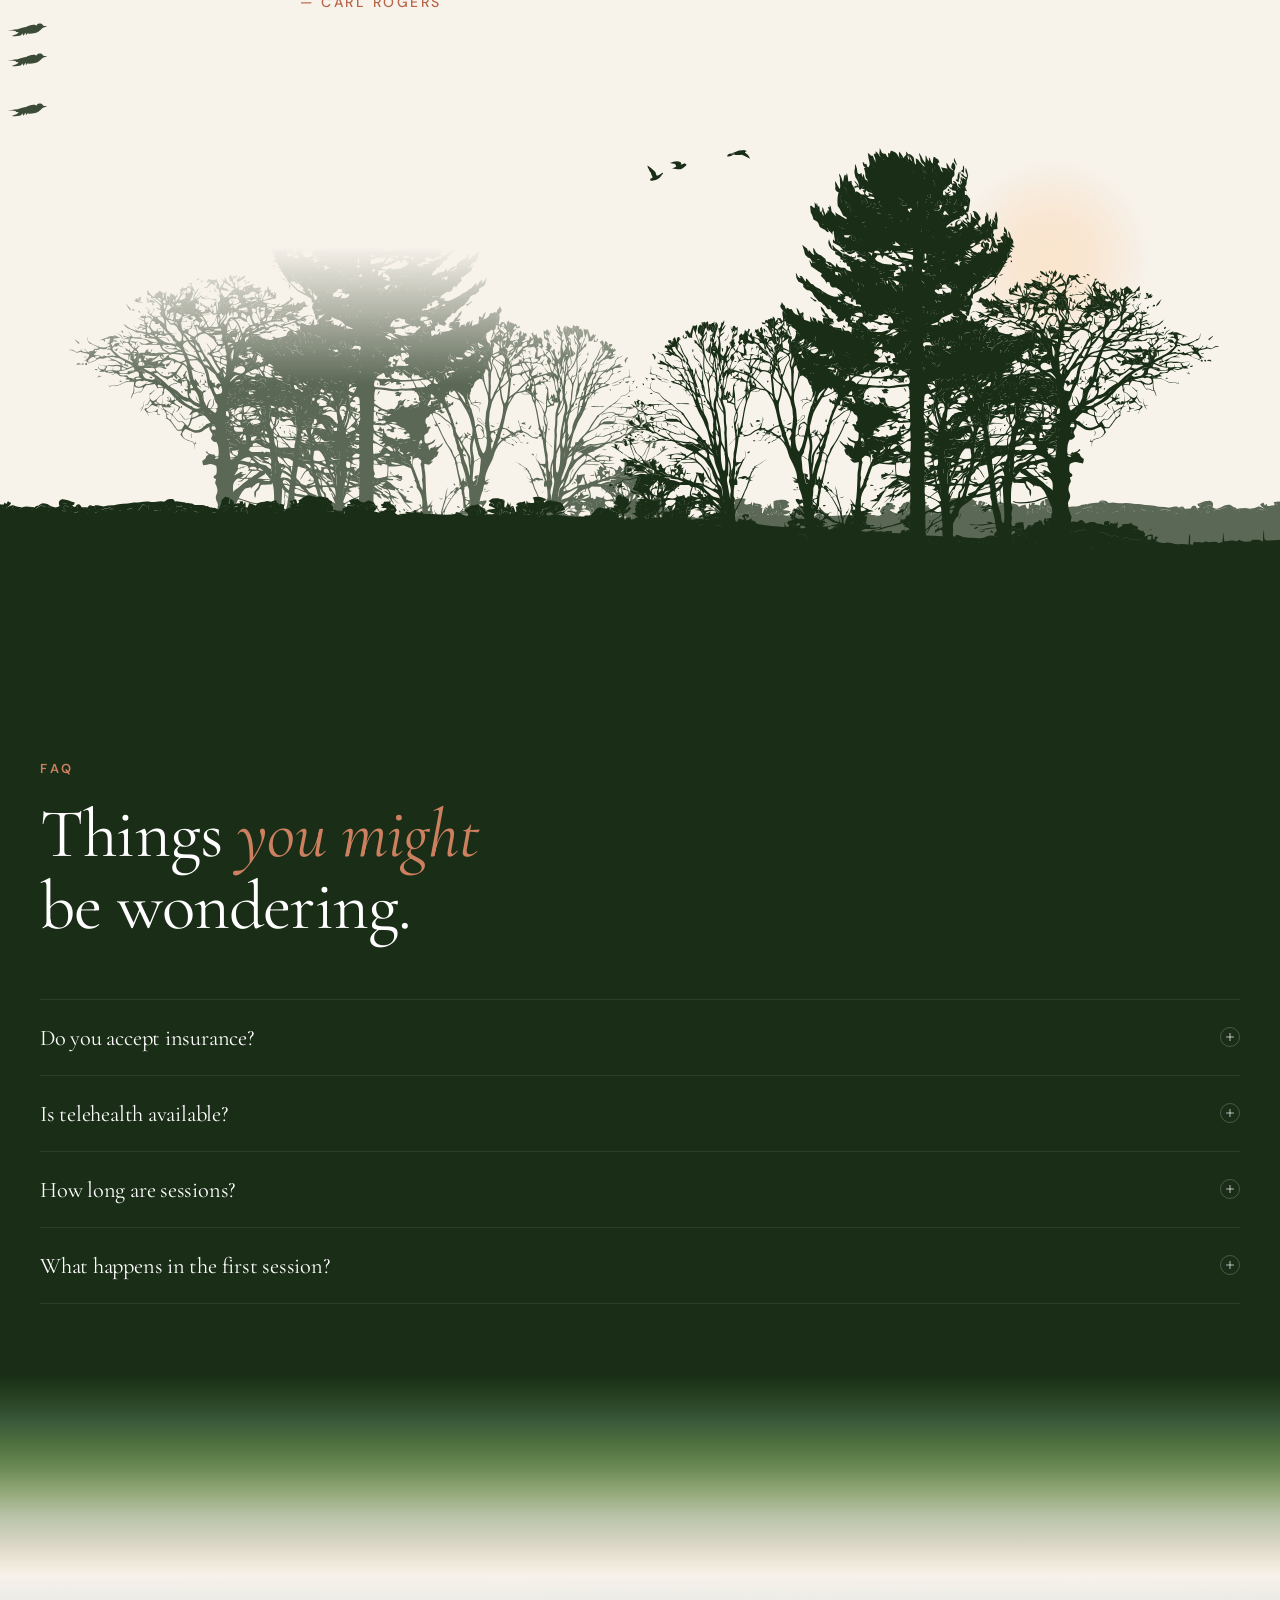
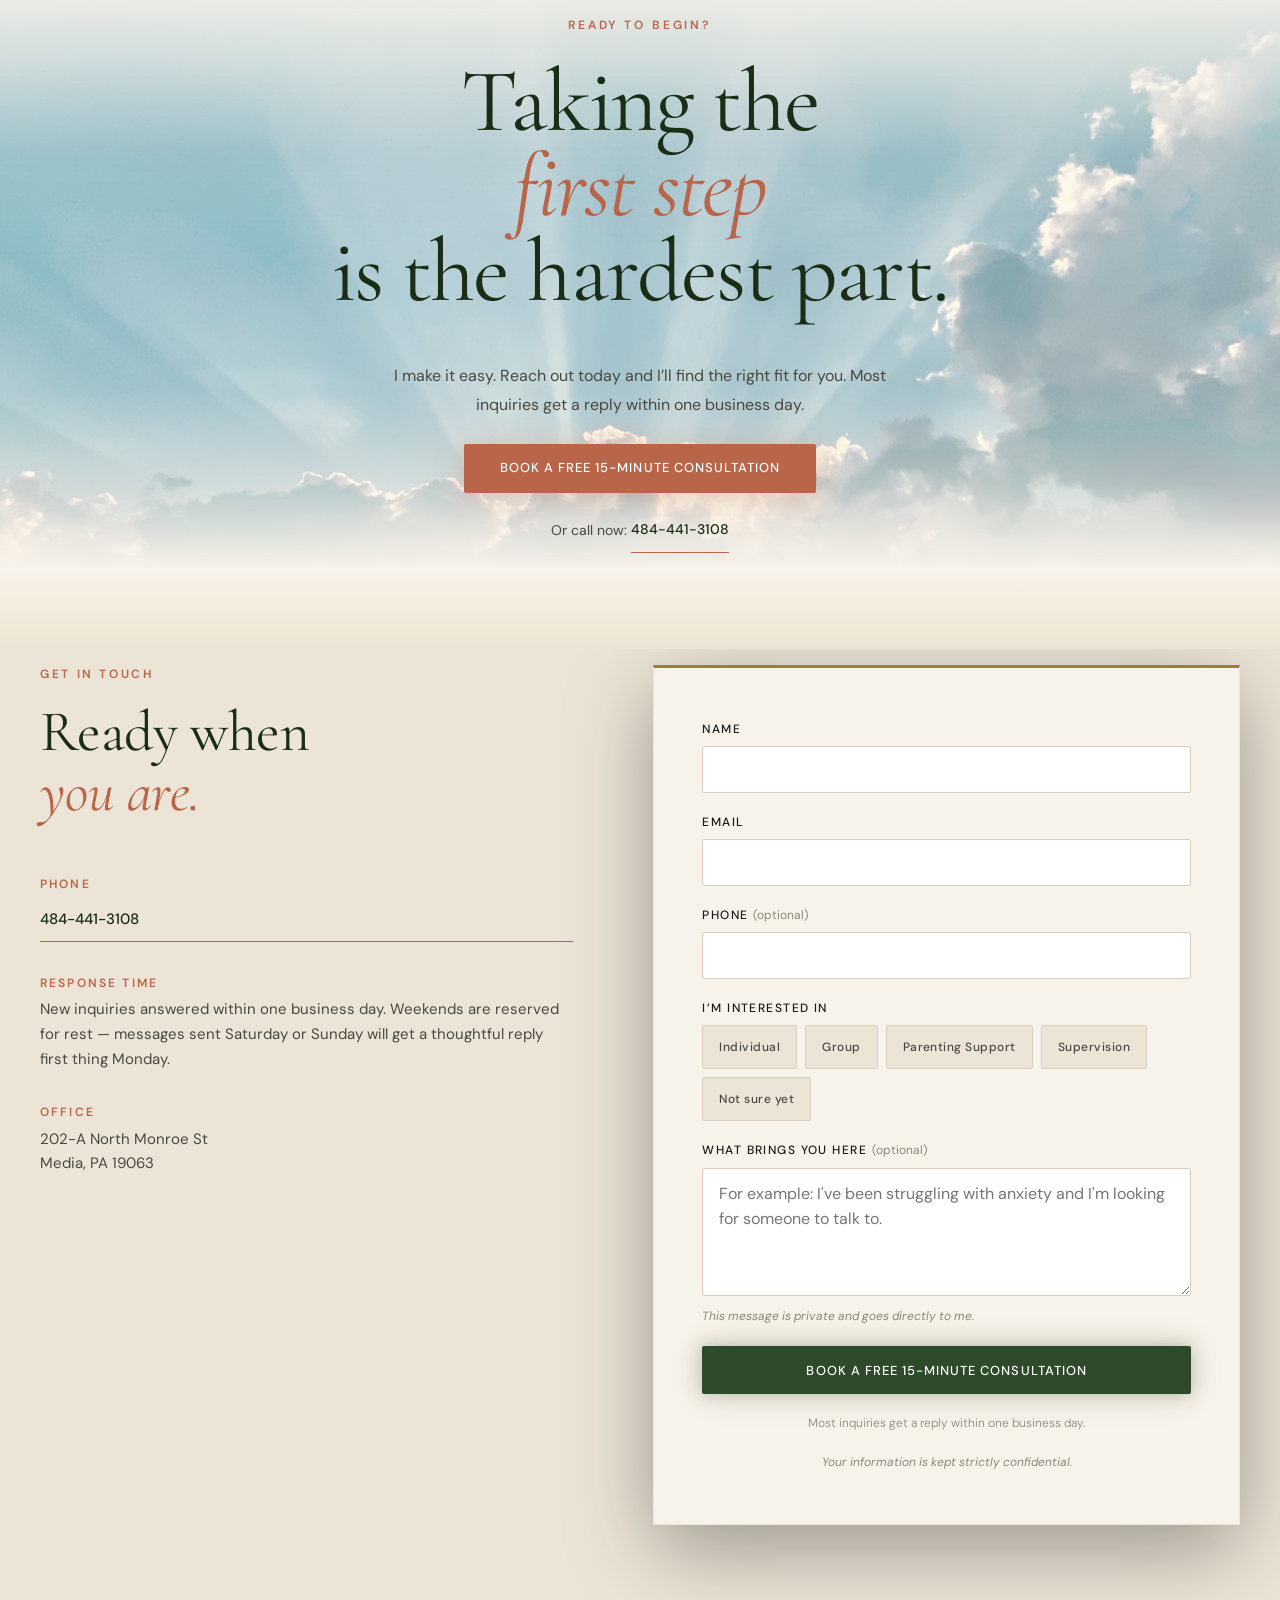
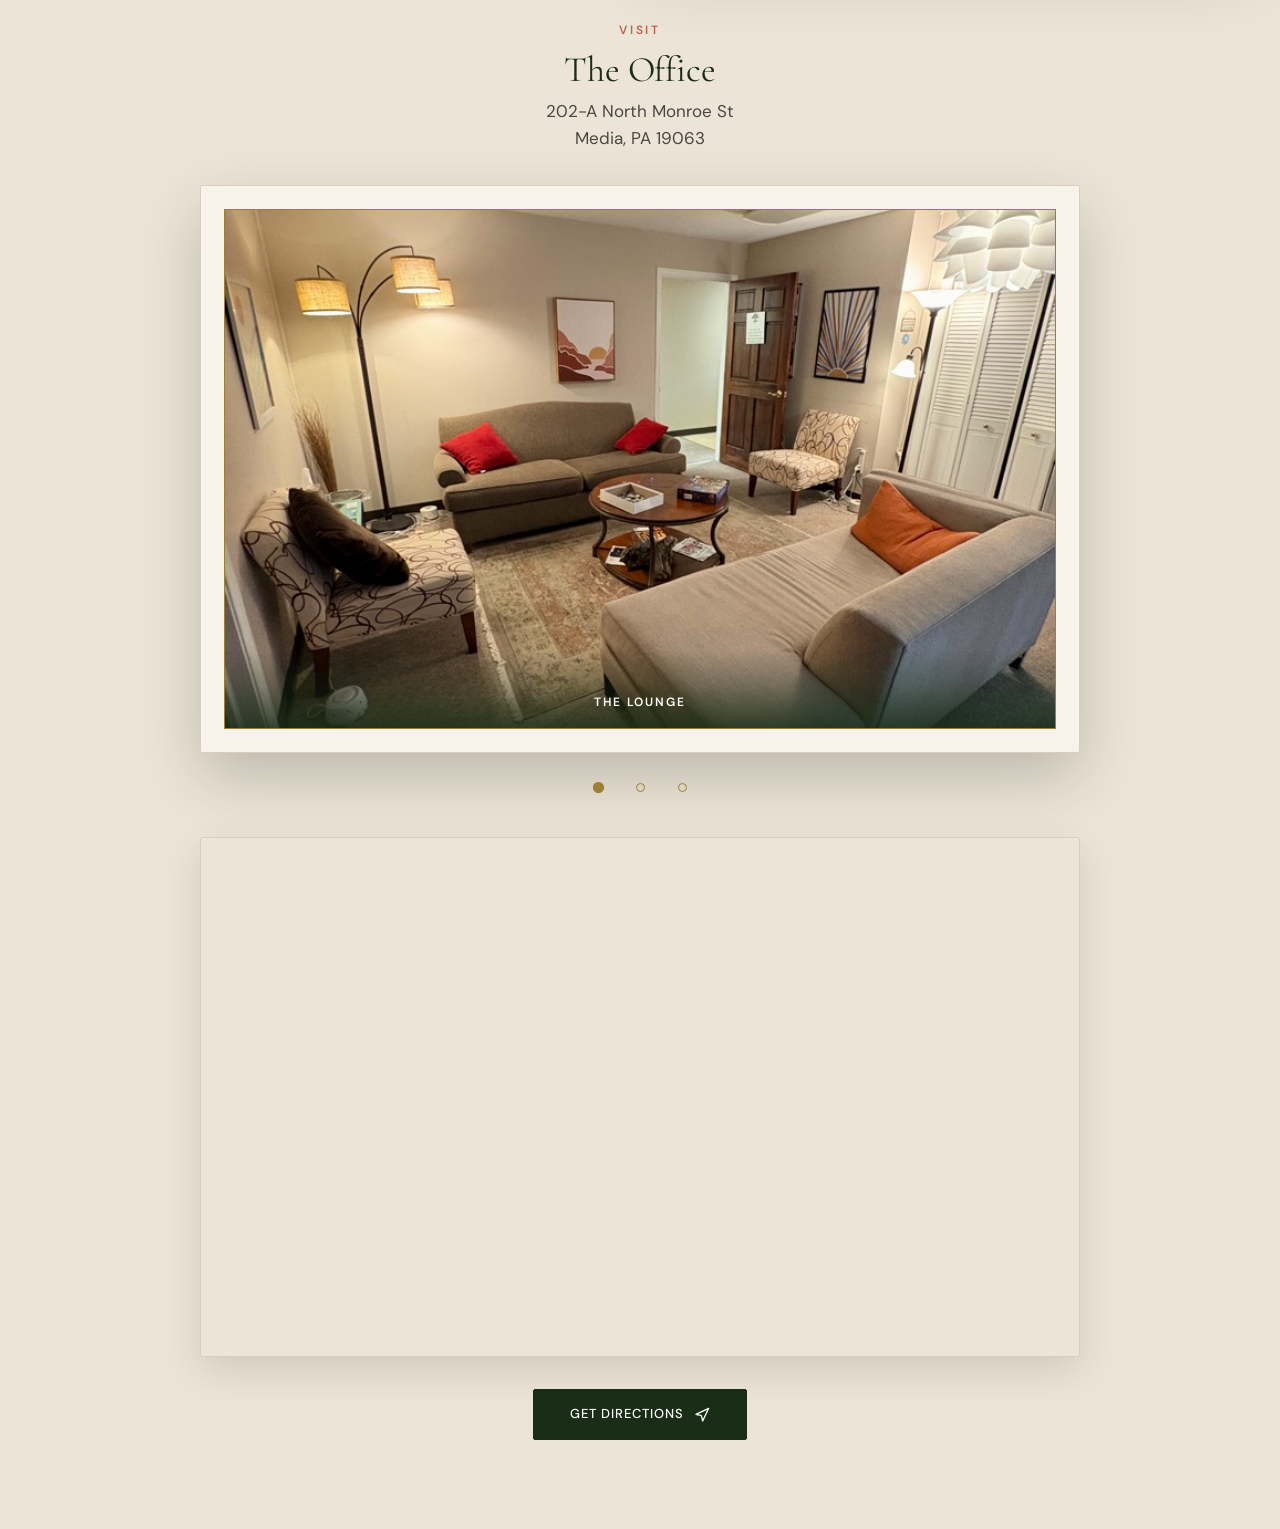
==== commit 53f1f2b1: "Exterior photo: restore full framing, retouch signs out instead of cropping Co-Authored-By: Claude F" ====
--- a/index.html
+++ b/index.html
@@ -37,7 +37,7 @@
        async pattern was causing (cycle 4 perf trade-off was visible to users on
        initial load). The inline critical CSS that previously bridged the async
        gap is no longer needed. -->
-  <link rel="stylesheet" href="style.css?v=office-carousel-matte" />
+  <link rel="stylesheet" href="style.css?v=exterior-202a" />
 
   <script type="application/ld+json">
   {
@@ -694,8 +694,8 @@
               <span class="office-carousel__cap">Therapy Room</span>
             </li>
             <li class="office-carousel__slide">
-              <img src="assets/photos/office-exterior.jpg"
-                   alt="Exterior of the office building at 202-A North Monroe Street, Media, PA"
+              <img src="assets/photos/office-exterior.jpg?v=202b" class="office-carousel__img--exterior"
+                   alt="Exterior of the office building at 202-A North Monroe Street, Media, PA — the 202A door is the entrance"
                    width="1100" height="825" loading="lazy" />
               <span class="office-carousel__cap">202-A North Monroe St</span>
             </li>
--- a/style.css
+++ b/style.css
@@ -2016,6 +2016,9 @@
   display: block;
   filter: sepia(6%) brightness(0.97) contrast(1.03);
 }
+/* Exterior shot: bias the crop toward the 202A entrance (left of frame) so
+   Laura's door + number stay visible when the portrait viewport crops the sides */
+.office-carousel__img--exterior { object-position: left 55%; }
 .office-carousel__cap {
   position: absolute;
   left: 0; right: 0; bottom: 0;
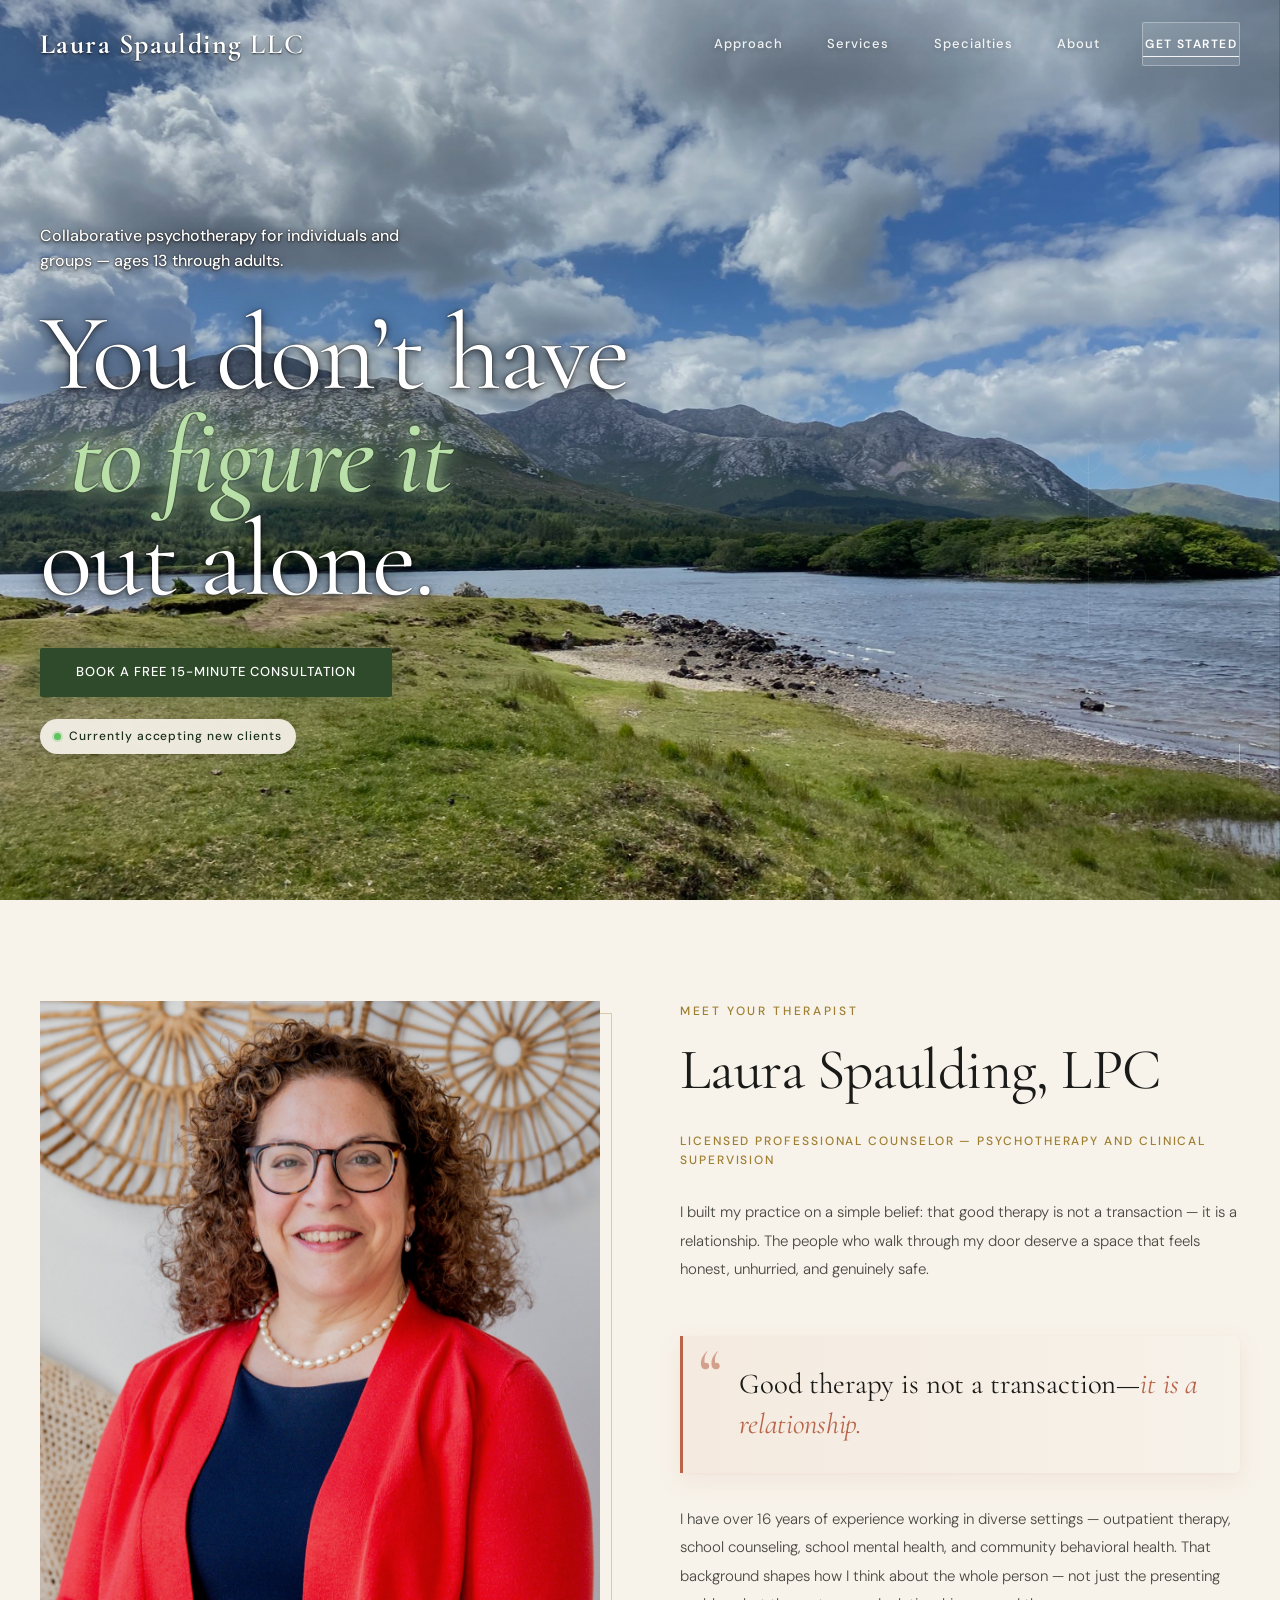
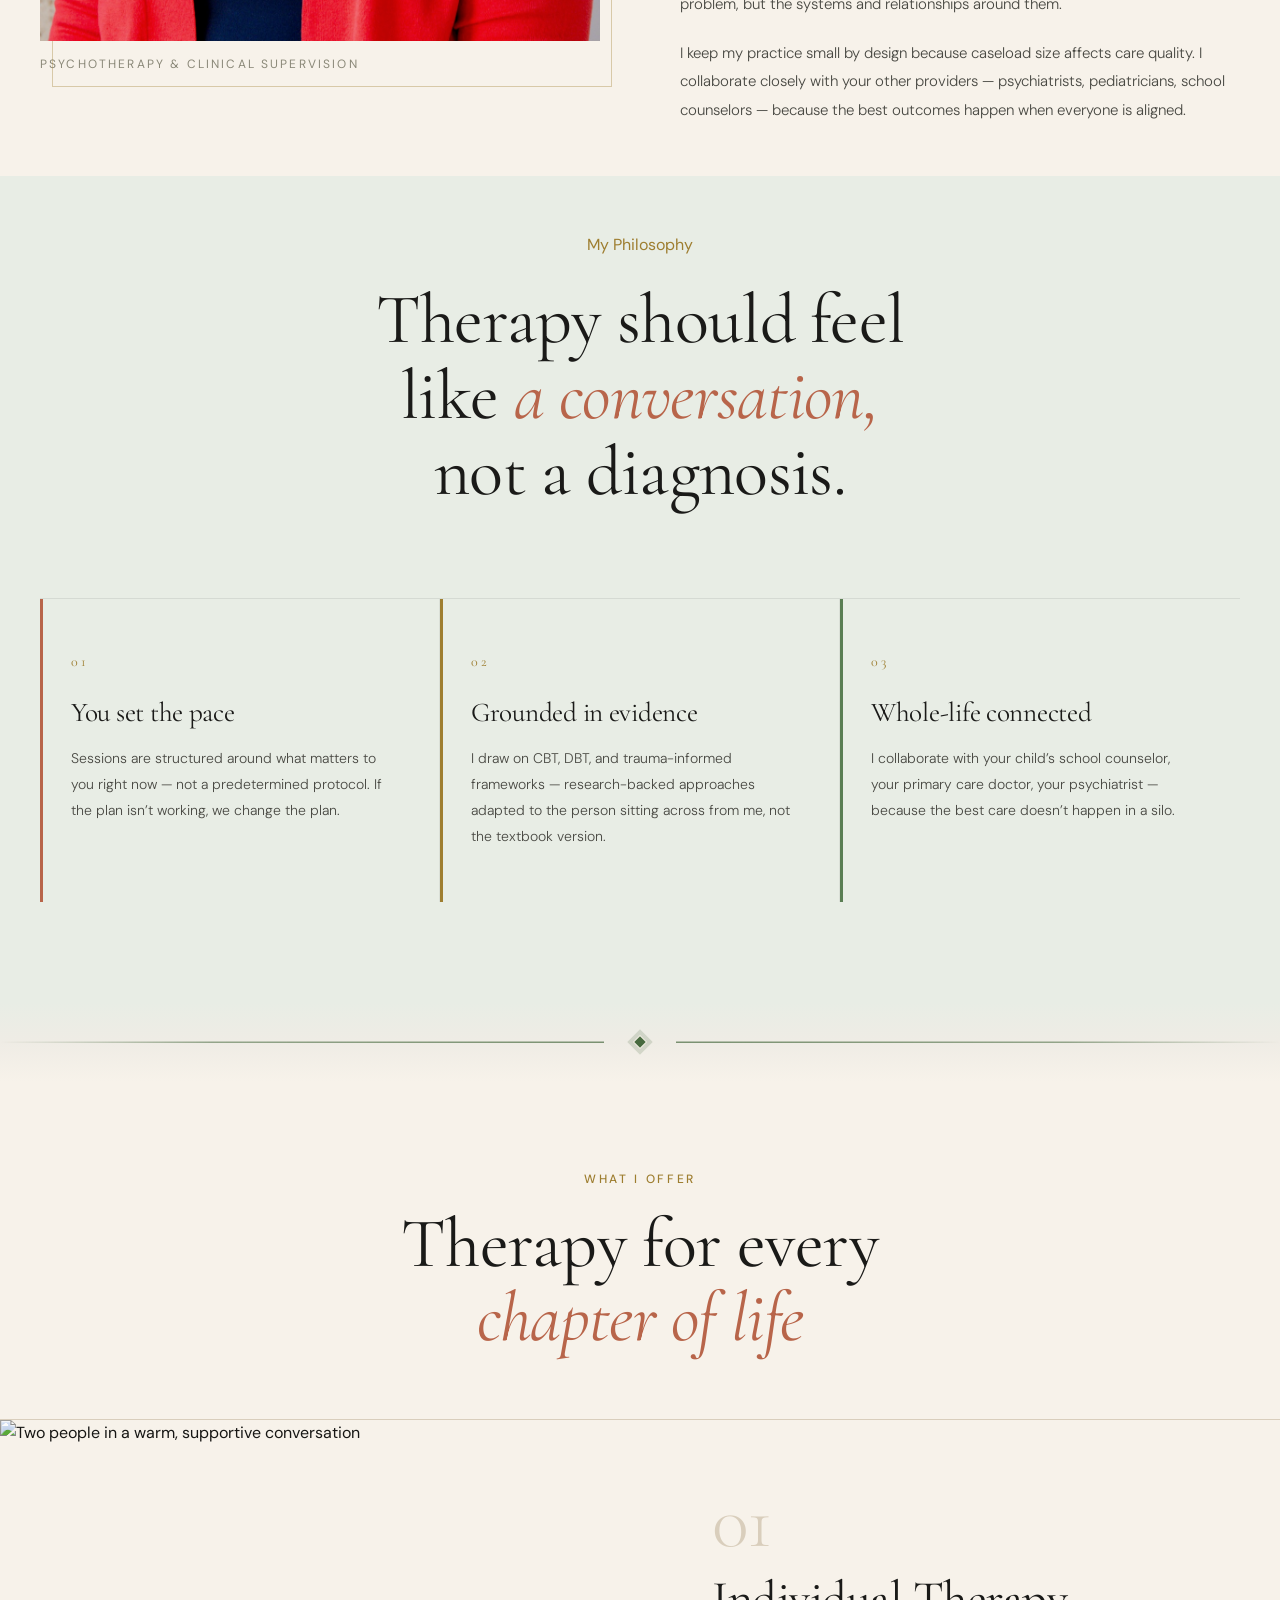
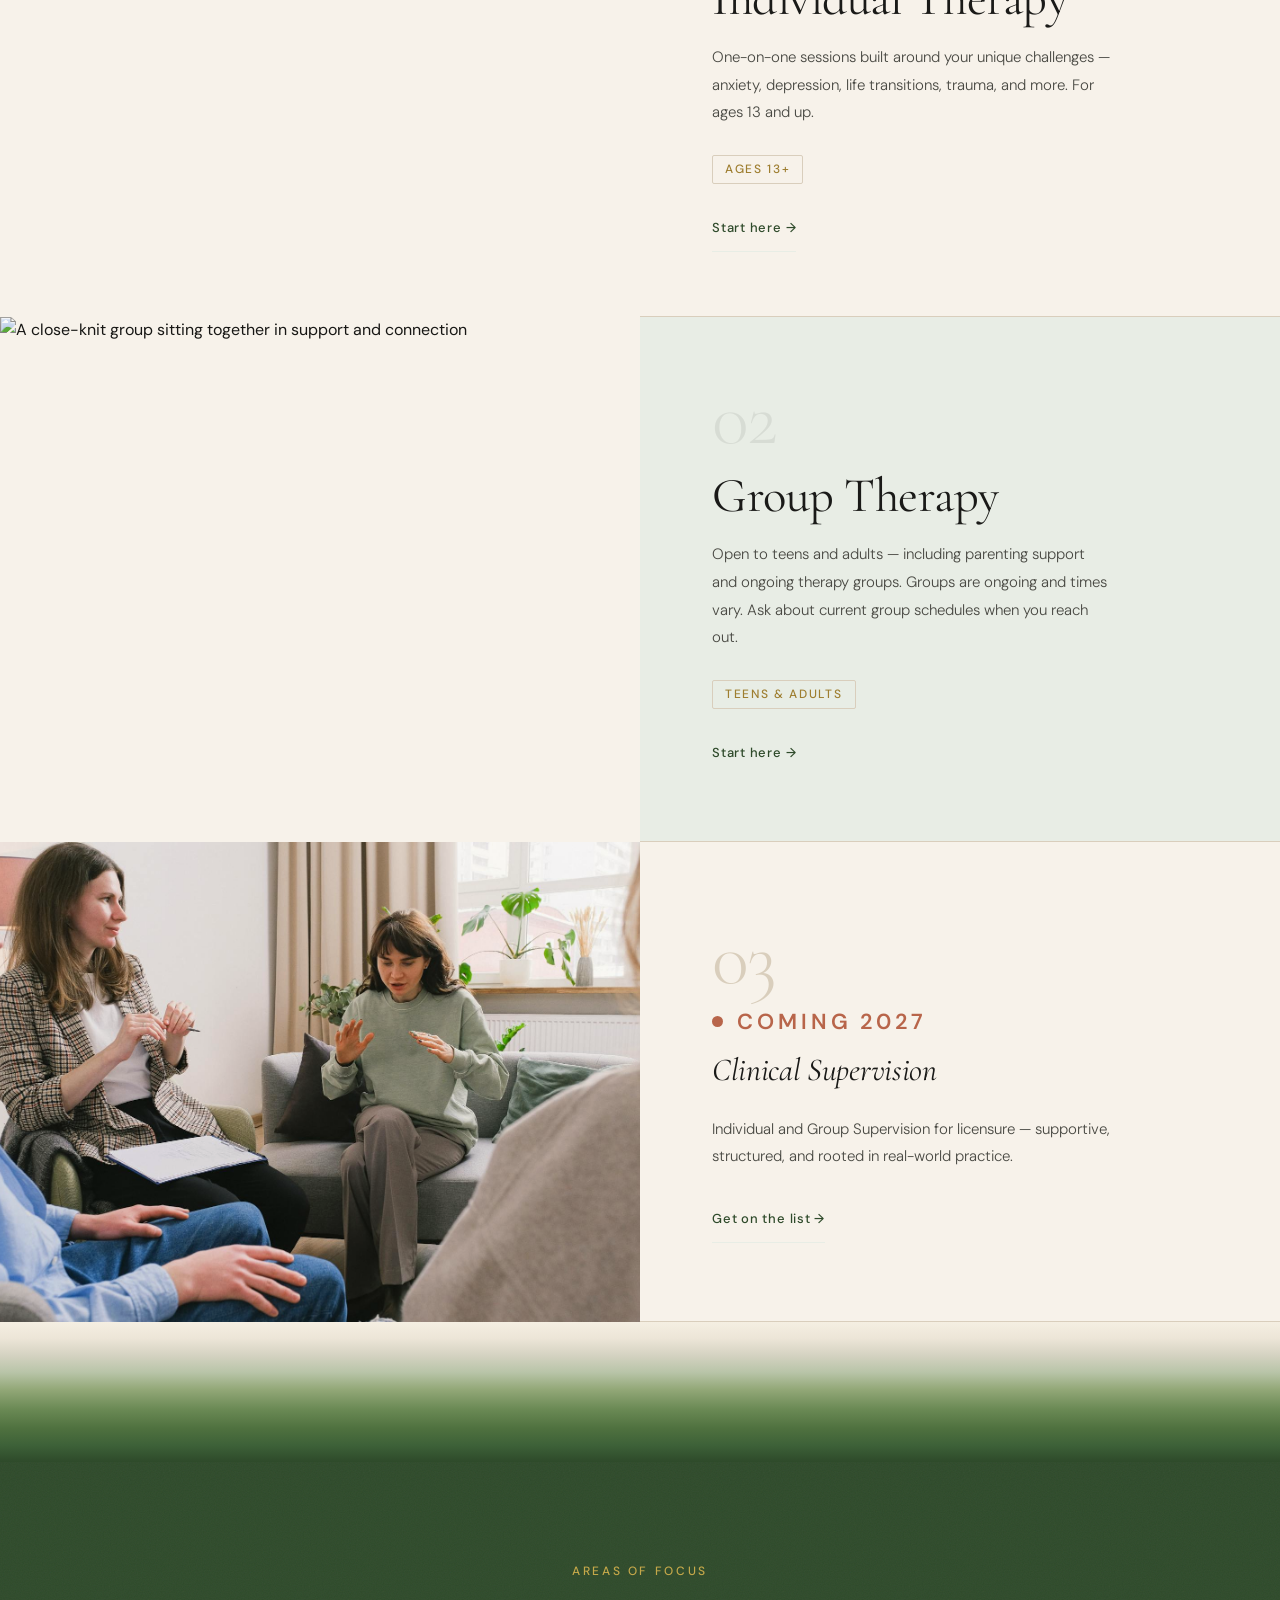
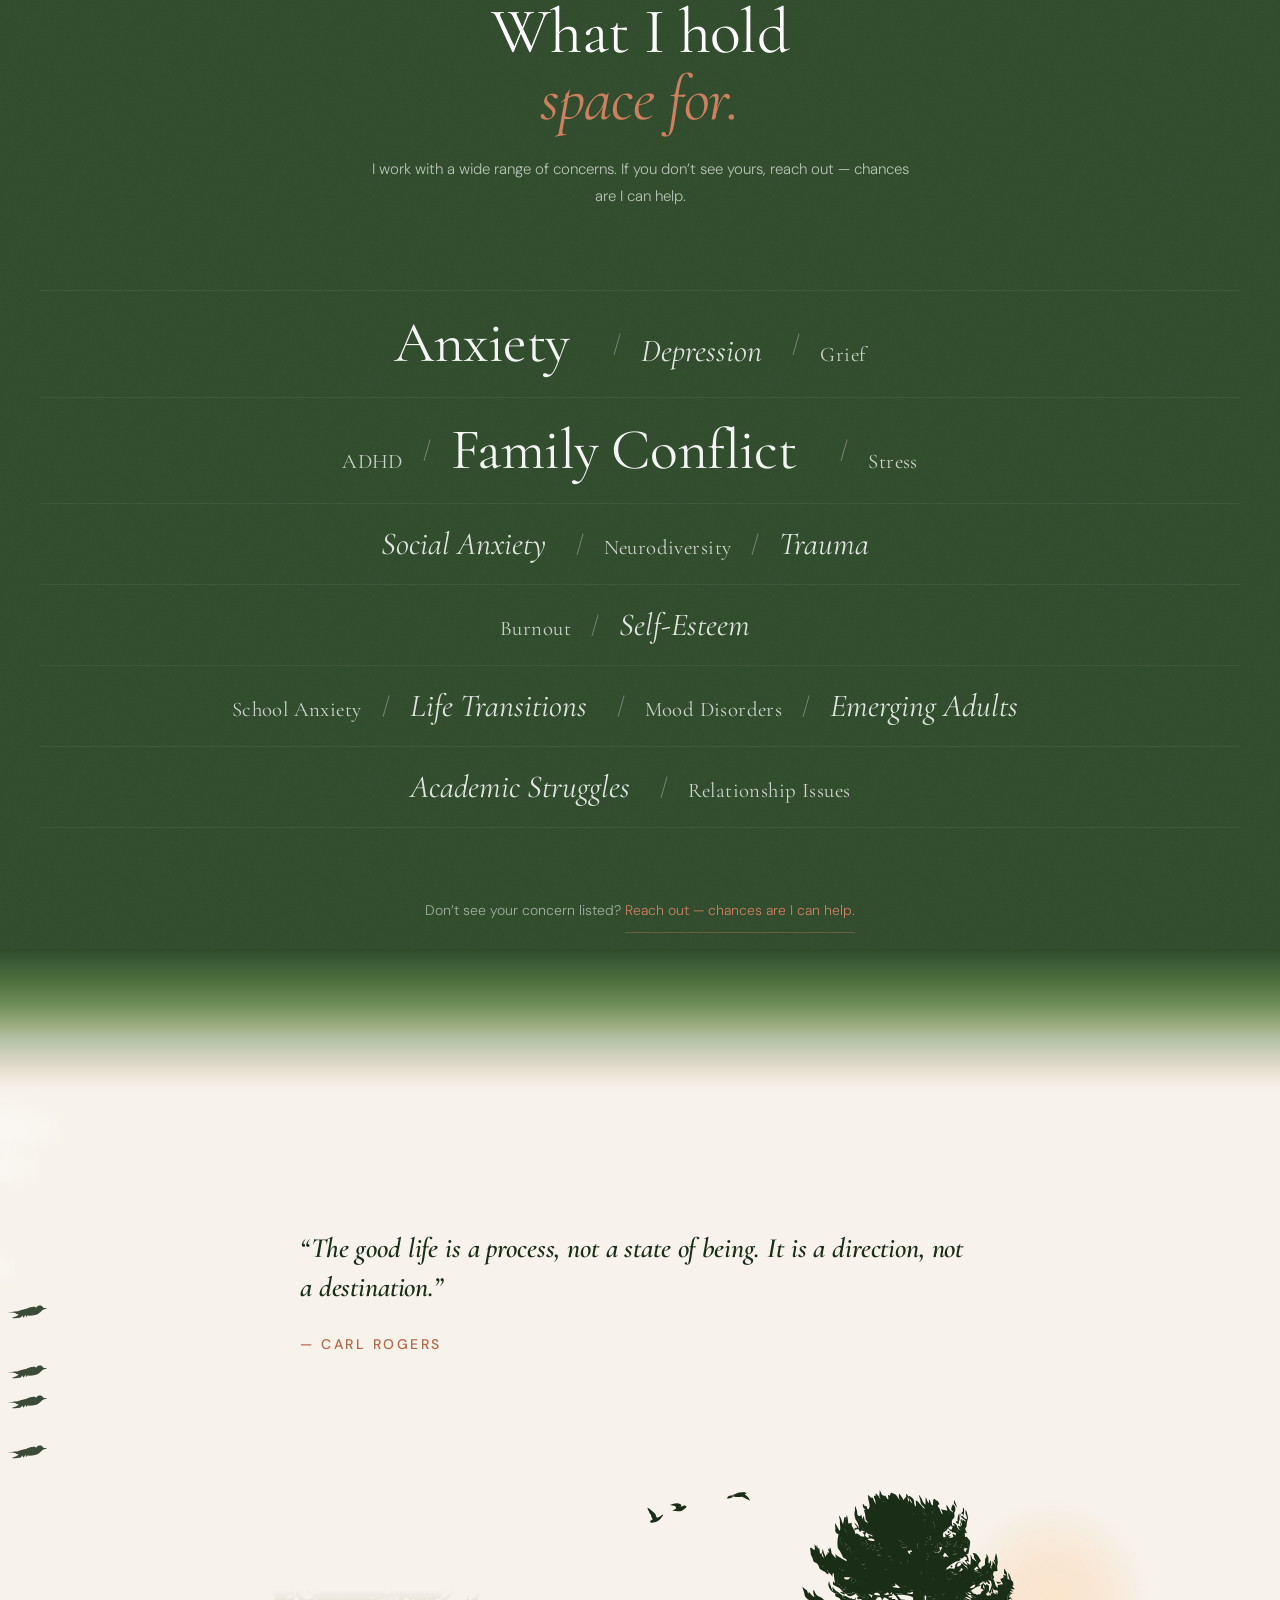
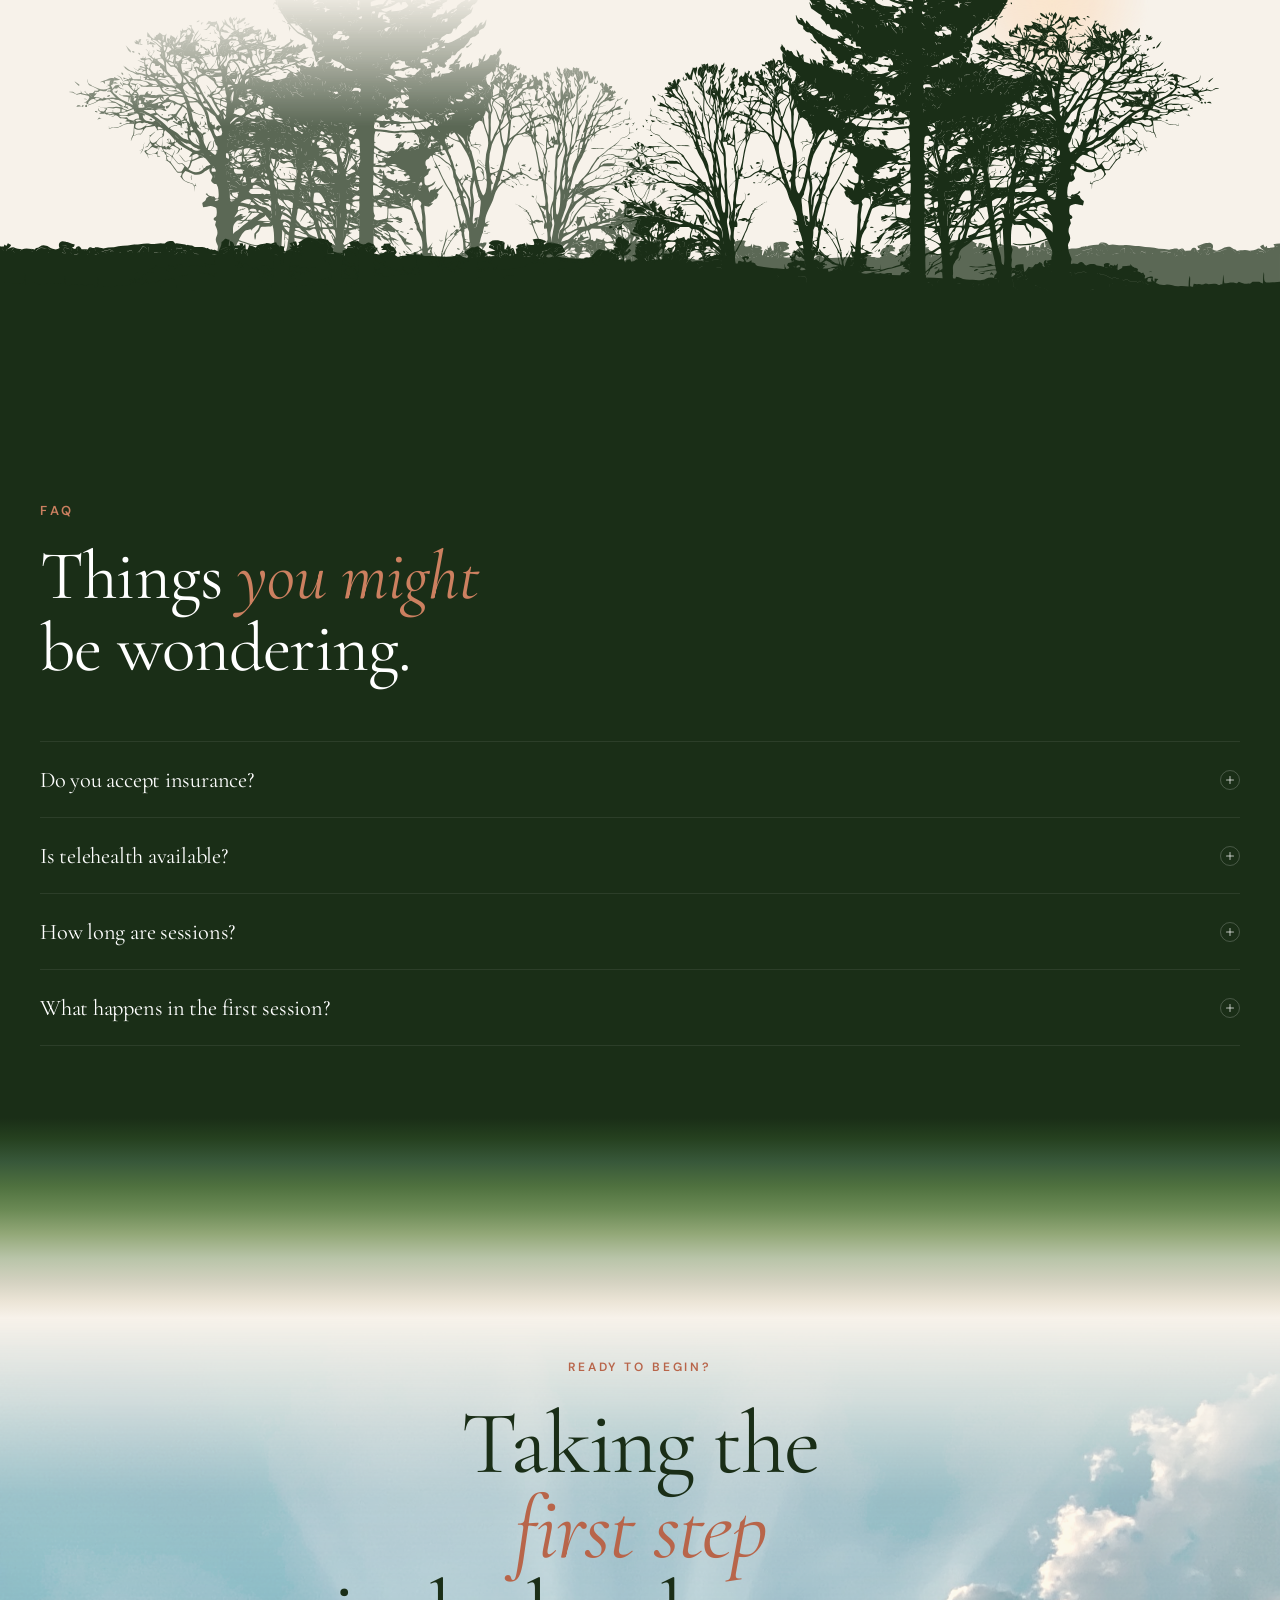
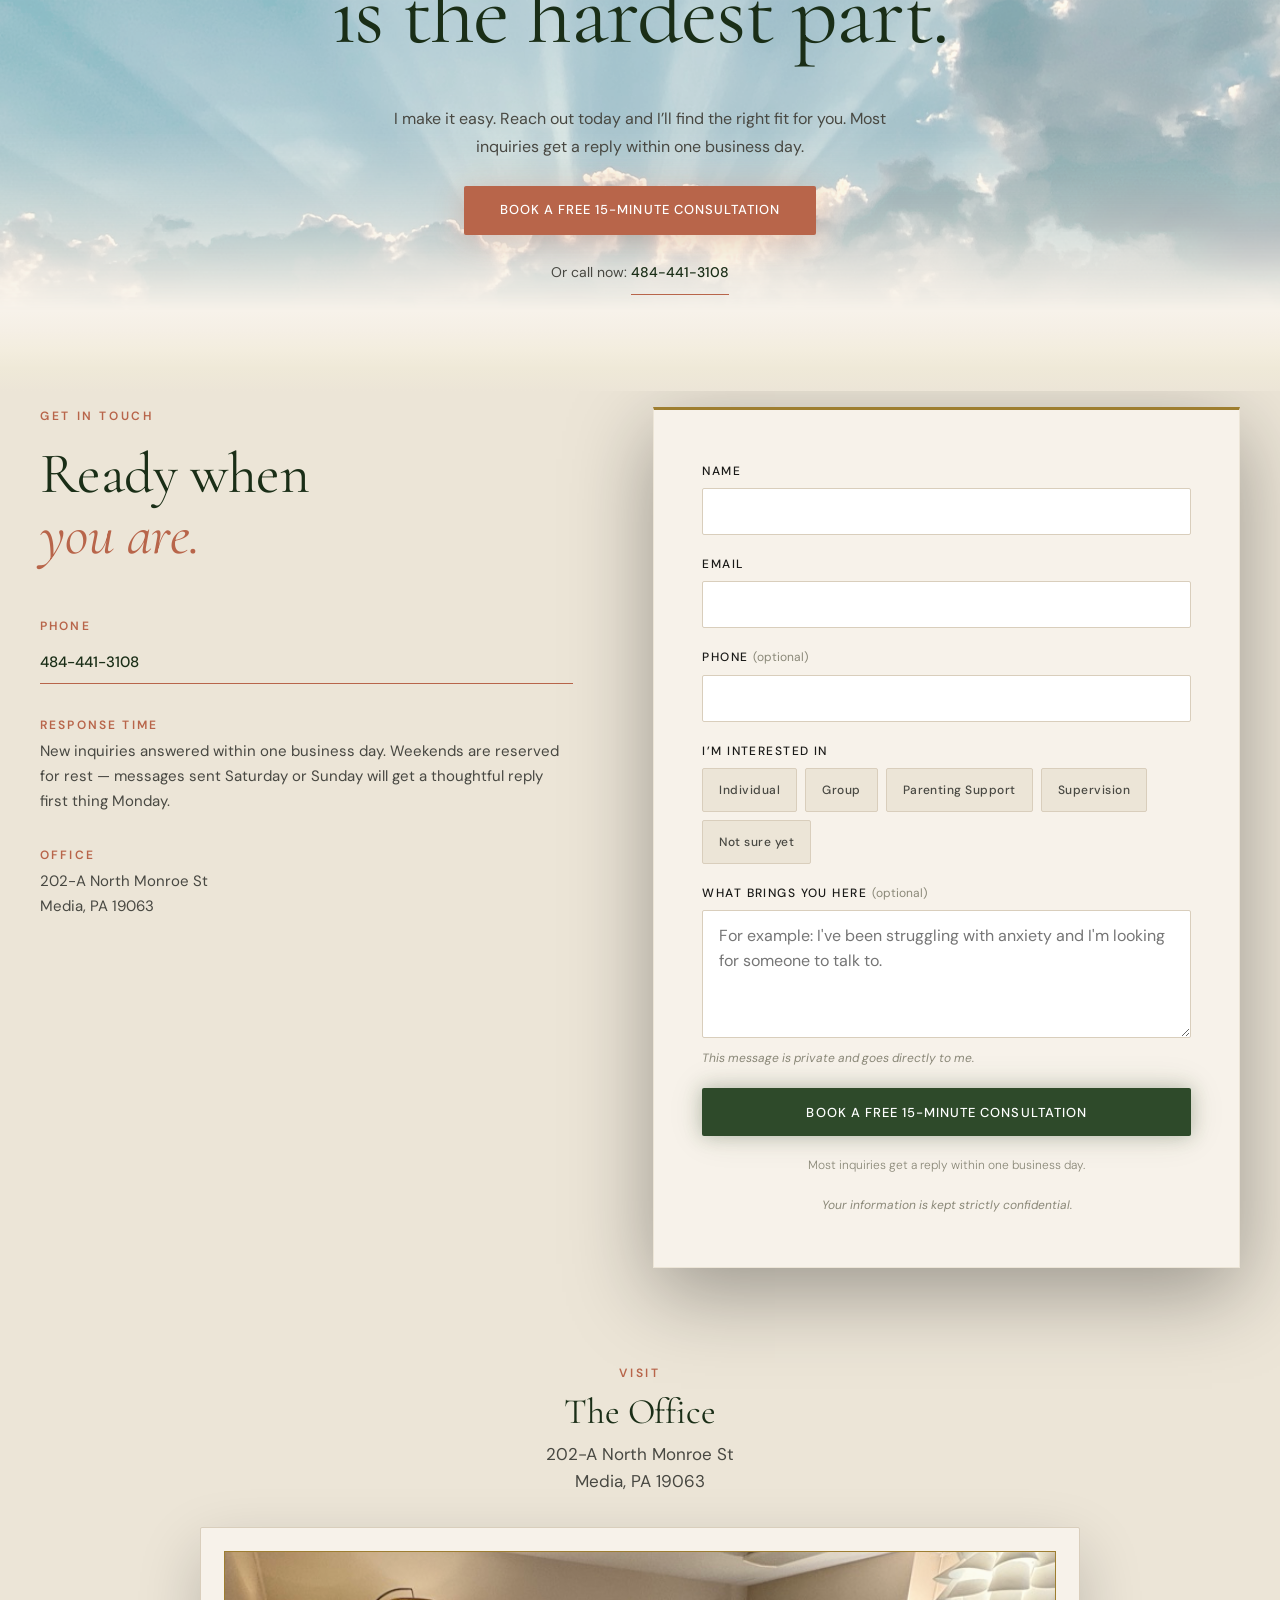
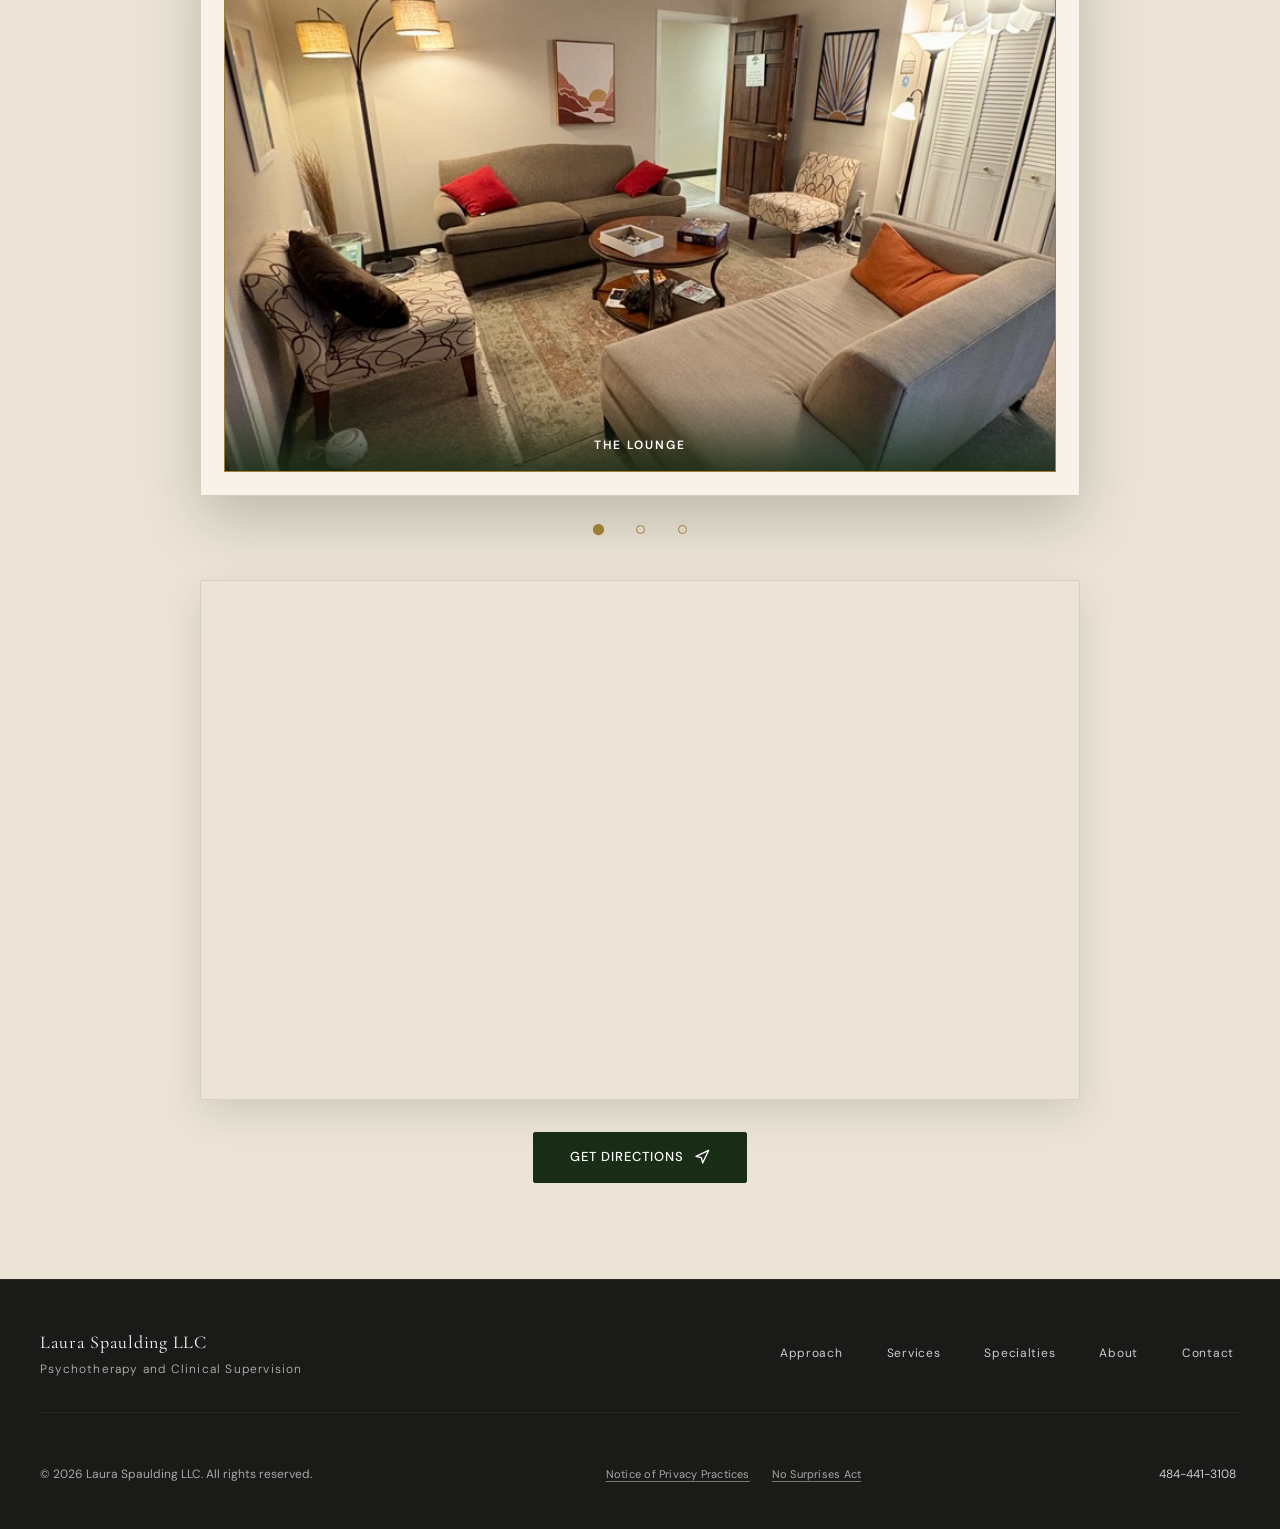
==== commit d73d2c53: "Exterior photo: simple left crop per Matt — signs by 202A out, wide framing kept Co-Authored-By: Cla" ====
--- a/index.html
+++ b/index.html
@@ -694,9 +694,9 @@
               <span class="office-carousel__cap">Therapy Room</span>
             </li>
             <li class="office-carousel__slide">
-              <img src="assets/photos/office-exterior.jpg?v=202b" class="office-carousel__img--exterior"
+              <img src="assets/photos/office-exterior.jpg?v=202c" class="office-carousel__img--exterior"
                    alt="Exterior of the office building at 202-A North Monroe Street, Media, PA — the 202A door is the entrance"
-                   width="1100" height="825" loading="lazy" />
+                   width="1000" height="825" loading="lazy" />
               <span class="office-carousel__cap">202-A North Monroe St</span>
             </li>
           </ul>
